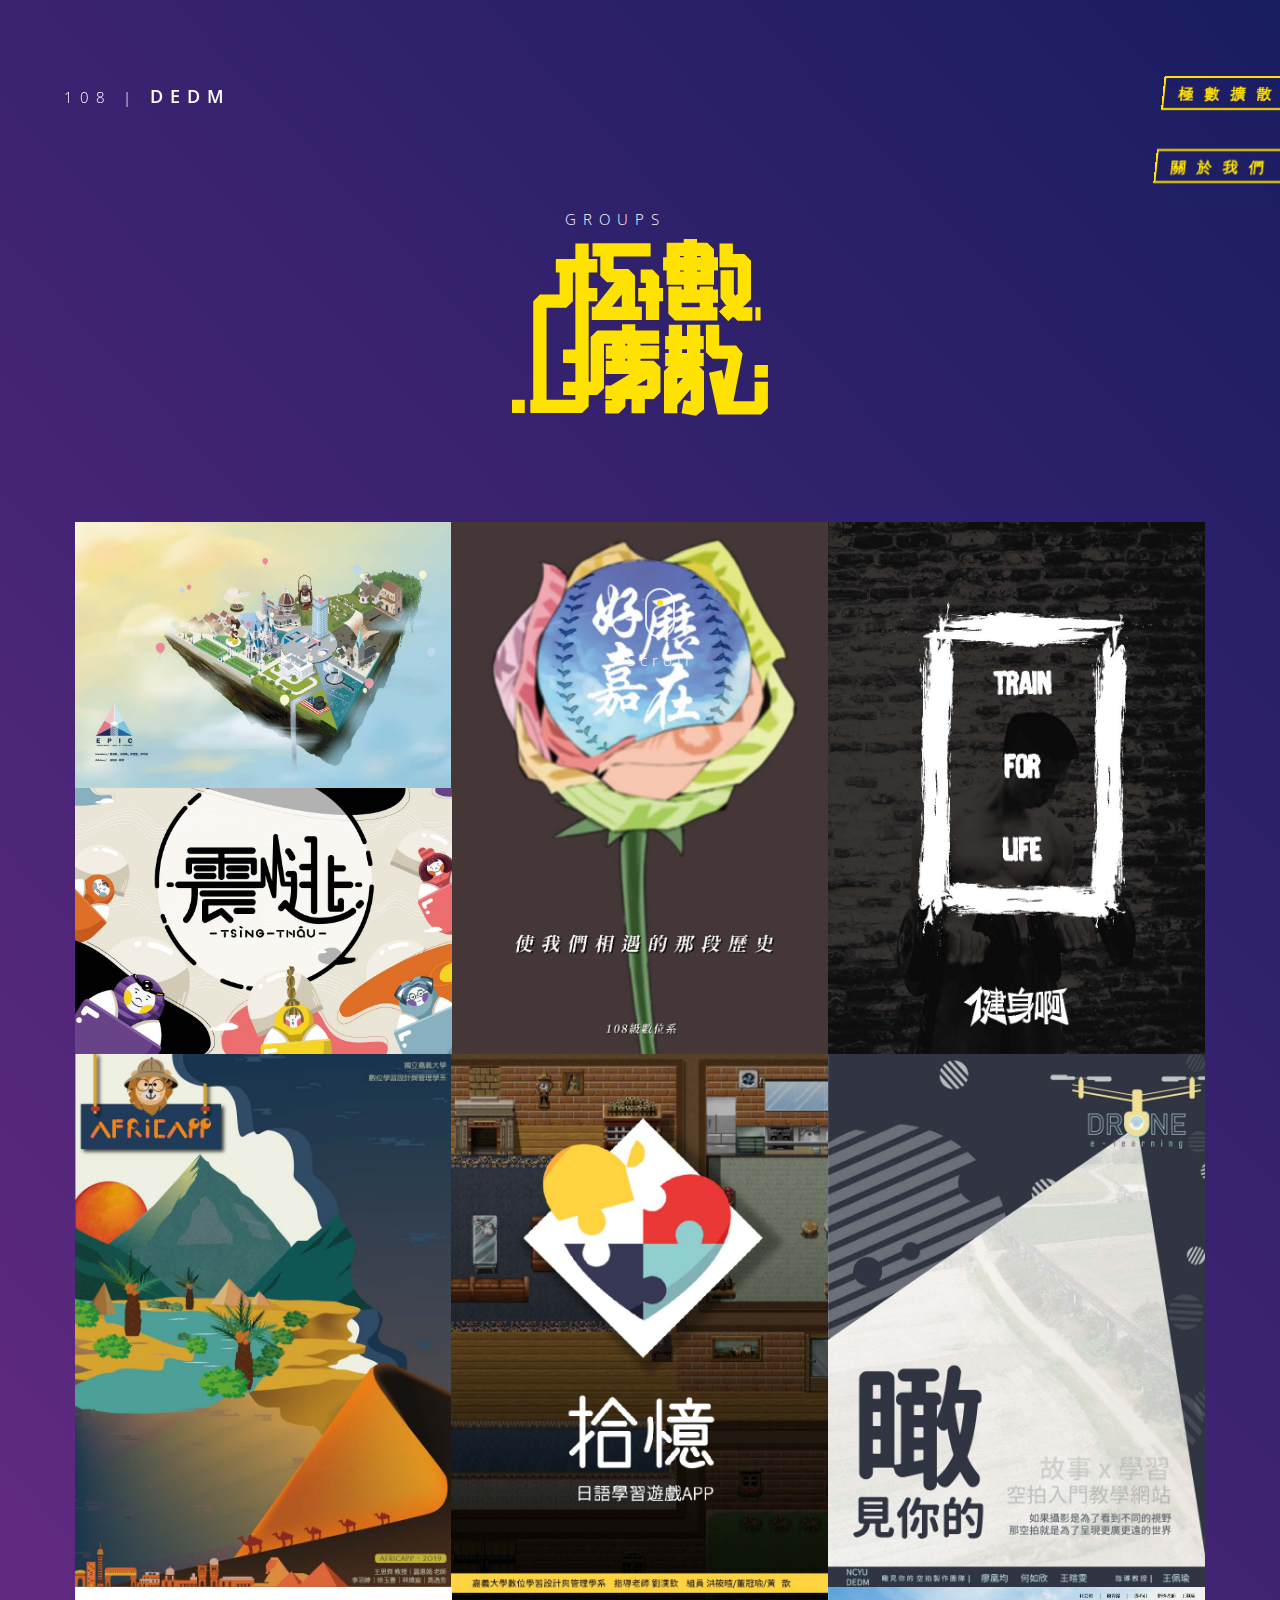
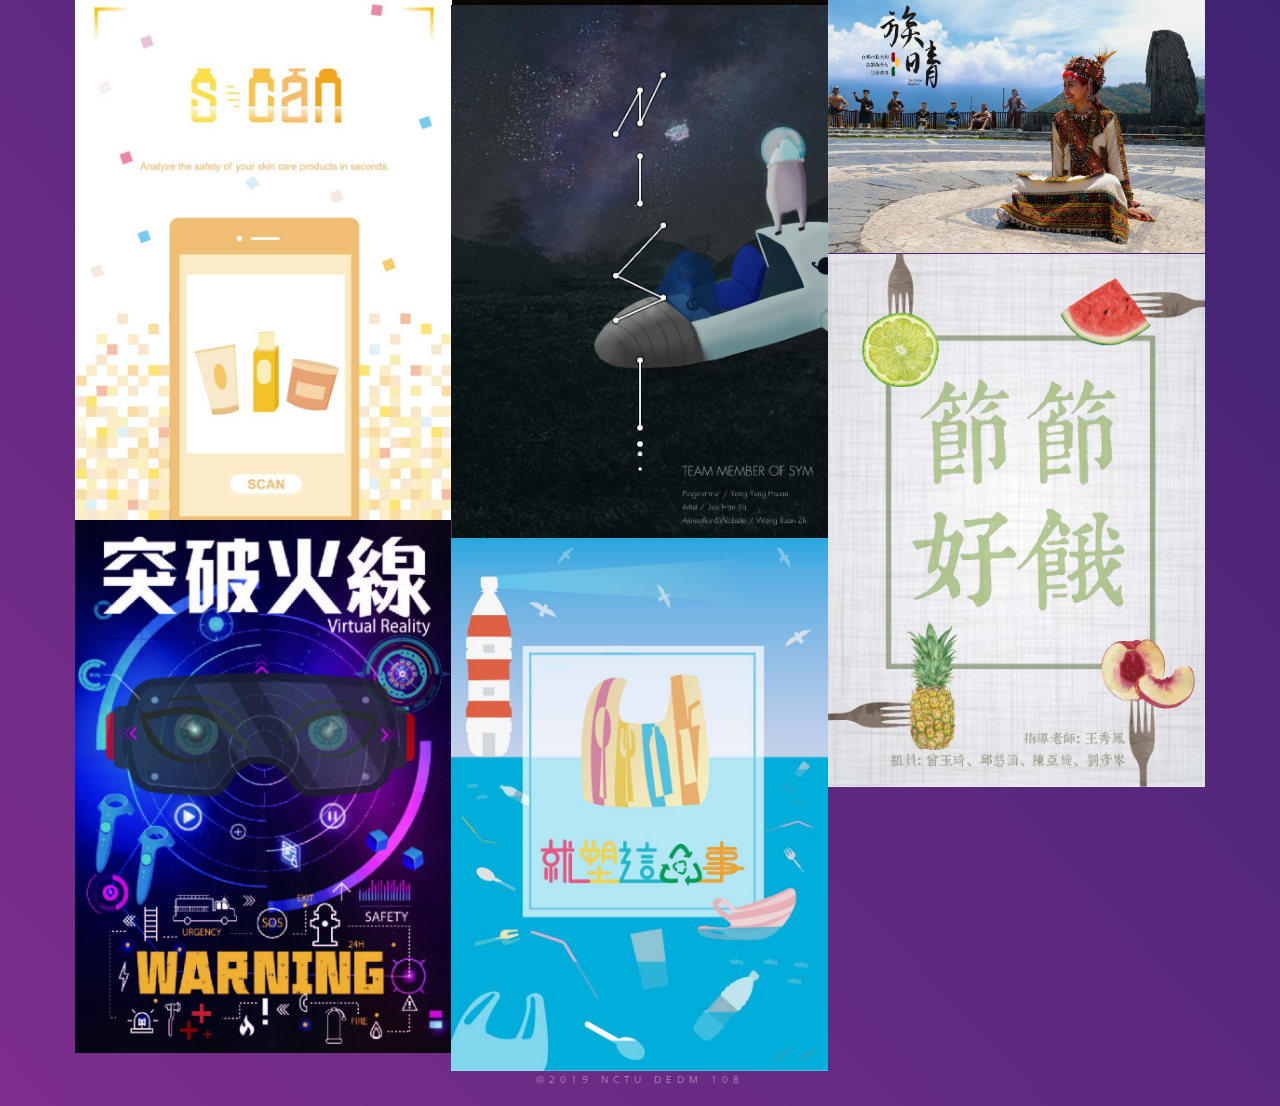
==== group.html @ de88951a "Add files via upload" ====
<!DOCTYPE HTML>
<html id="group" class="computer">

<head>
   <title>極數擴散|108級數位系</title>
   <meta charset="utf-8" />
   <meta name="viewport" content="width=device-width, initial-scale=1" />
   <link rel="stylesheet" href="assets/css/base.css">
   <link rel="stylesheet" href="assets/css/vendor.css">  
   <link rel="stylesheet" href="assets/css/main.css">  
      <link rel="icon" href="pic/icon.ico" type="image/x-icon" />

</head>

<body id="top">
<div id="loader-wrapper">
      <img src="pic/brain.gif" class="loadpic">

      </div>
      <!-- Header -->
      <header id="header">
         <div class="logo"><a href="https://www.facebook.com/NCYU.DEDM.GraduationExhibition/" target="_blank"><span>108 |</span> DEDM</a></div>
      </header>
      <section id="section10" class="demo">
     
               <div class="ablogo wt100">
                  <div class="abtxt">GROUPS</div>
                  <svg class="absvg" viewBox="0 0 313 216.2">
                     <g class="paths">
                        <path id="XMLID_30_" class="st0" d="M116.1,14.2v30.6h26.2v41.3 M98.4,13.4h71.1 M158.8,90.9H97.5 M53.6,32.7h50.7 M140.8,46.5
   l-35.3,44.4 M85.5,68h18.8 M66.3,32.7V76H34.1v128.6 M171.8,99V45.5h-14.5 M184.7,68h-30.4 M62.4,143.4h23.1 M22.4,204.7h63.2V5.4
    M15.6,204.7H0 M179.9,119.9h-75.6v62.8H62.4 M142.6,104.2v15.7 M114.1,187.4h59.3v-30.5h-58.7 M131.4,182.6 M149,182.6 M66.8,125.8
    M234.5,126.6h-47.3 M234.5,147.6h-47.3 M199.8,147.6V105 M222.1,105v42.6 M208.7,205l17.9,3.1v-46.4h-32.6V213 M248.7,161.8
   l10.9,51.2l14.5-74.6h-28.9V105 M304.8,154l0,15.5 M259.6,206.5h45.1l0.1-31.9 M194.1,199.6l32.6-37.8 M130.5,156.9v-37 M149,119.9
   v37 M179.9,138.4h-65.2 M114.1,205.2h16.4v-22.5 M154.3,213v-30.4 M123.2,187.4l49.7-30.5 M184.7,30.4h67.2 M218.1,0v62.4
    M191.4,69.8h60.5 M199.3,58.2v33.3h51.9 M237.6,58.2v33.3 M247,47.8l-57.9,0.1 M197.3,12.6v35.3 M238.8,55.8V12.6h-49.7
    M286.7,67.8l-27.9,26.8 M284.1,73.8V26.5h-21.5 M261.9,5.4v29.2 M261.6,67.4l2.3,3.1L275.8,87l0,4.7h18.1 M263.1,72.1v-34
    M303.9,91.5h-6.3" />
                     </g>
                  </svg>
             
         </div>
         <a href="#portfolio"><span></span>Scroll</a>
      </section>

   <!-- portfolio
   ================================================== -->
   <section id="portfolio">
   	
   	

   	<div class="row portfolio-content">
   		<div class="col-twelve">
   			<div id="folio-wrap" class="bricks-wrapper">					

   				<div class="brick folio-item">
	               <div class="item-wrap animate-this fadeInUp animated" data-src="pic/1.jpg" data-sub-html="#01" >    
                     <a href="#" class="overlay">
                        <img src="pic/1.jpg" alt="Skaterboy">                      
                        <div class="item-text">
                           <span class="folio-types">
                              Web Development
                           </span>
                           <h3 class="folio-title">Shutterbug</h3>                        
                        </div>                                        
                     </a>
                     <a href="https://www.behance.net/" class='details-link' title="details">
                       <span id="lg-zoom-in" class="lg-icon">
                     </a>
                  </div> <!-- end item-wrap -->
                  
                  <div id="01" class='hide'>
                     <h4>Shutterbug</h4>
                     <p>Lorem ipsum Dolor deserunt labore sint officia. Magna et aute enim proident tempor sunt quis nulla voluptate fugiat velit. <a href="https://www.behance.net/">Details</a></p>
                  </div>
               </div> <!-- end folio-item -->

               <div class="brick folio-item">
                  <div class="item-wrap animate-this fadeInUp animated" data-src="pic/2.jpg" data-sub-html="#02">  
                     <a href="#" class="overlay">
                        <img src="pic/2.jpg" alt="Shutterbug">                        
                        <div class="item-text">
                           <span class="folio-types">
                              Marketing
                           </span>
                           <h3 class="folio-title">Yellow Wall</h3>                          
                        </div>                                        
                     </a>
                     <a href="https://www.behance.net/" class='details-link' title="details">
                       <span id="lg-zoom-in" class="lg-icon">
                     </a>
                  </div> <!-- end item-wrap -->

                  <div id="02" class='hide'>
                     <h4>Yellow Wall</h4>
                     <p>Lorem ipsum Dolor deserunt labore sint officia. Magna et aute enim proident tempor sunt quis nulla voluptate fugiat velit. <a href="https://www.behance.net/">Details</a></p>
                  </div>                  
               </div> <!-- end folio-item -->

               <div class="brick folio-item">
                  <div class="item-wrap animate-this fadeInUp animated" data-src="pic/3.jpg" data-sub-html="#03" >     
                     <a href="#" class="overlay">
                        <img src="pic/3.jpg" alt="Explore">                      
                        <div class="item-text">                                                  
                           <span class="folio-types">
                              Web Design
                           </span>
                           <h3 class="folio-title">Architecture</h3>
                        </div>                                        
                     </a>
                     <a href="https://www.behance.net/" class='details-link' title="details">
                       <span id="lg-zoom-in" class="lg-icon">
                     </a>
                  </div> <!-- end item-wrap --> 

                  <div id="03" class='hide'>
                     <h4>Architecture</h4>
                     <p>Lorem ipsum Dolor deserunt labore sint officia. Magna et aute enim proident tempor sunt quis nulla voluptate fugiat velit. <a href="https://www.behance.net/">Details</a></p>
                  </div>               
               </div> <!-- end folio-item -->

               <div class="brick folio-item">
                  <div class="item-wrap animate-this fadeInUp animated"  data-src="pic/4.jpg"  data-sub-html="#04" >
                     <a href="#" class="overlay">
                        <img src="pic/4.jpg" alt="Minimalismo">                      
                        <div class="item-text">                       
                           <span class="folio-types">
                              Web Design
                           </span>
                           <h3 class="folio-title">Minimalismo</h3>
                        </div>                                        
                     </a>
                     <a href="https://www.behance.net/" class='details-link' title="details">
                       <span id="lg-zoom-in" class="lg-icon">
                     </a>
                  </div> <!-- end item-wrap -->

                  <div id="04" class='hide'>
                     <h4>Minimalismo</h4>
                     <p>Lorem ipsum Dolor deserunt labore sint officia. Magna et aute enim proident tempor sunt quis nulla voluptate fugiat velit. <a href="https://www.behance.net/">Details</a></p>
                  </div>                  
               </div> <!-- end folio-item -->

               <div class="brick folio-item">
                  <div class="item-wrap animate-this fadeInUp animated"  data-src="pic/5.jpg"  data-sub-html="#05" >   
                     <a href="#" class="overlay">
                        <img src="pic/5.jpg" alt="Bicycle">                      
                        <div class="item-text">                       
                           <span class="folio-types">
                              AR | 桌遊
                           </span>
                           <h3 class="folio-title">Africapp</h3>
                        </div>                                        
                     </a>
                     <a href="https://www.behance.net/" class='details-link' title="details">
                       <span id="lg-zoom-in" class="lg-icon">
                     </a>
                  </div> <!-- end item-wrap -->

                  <div id="05" class='hide'>
                     <h4>Africapp</h4><h5>李羽婷 | 高逸芳 | 林緯宸 | 徐玉書</h5>
                     <p>Africapp為非洲地理學習教材，
結合實體桌遊與虛擬APP，顛覆對教學的想像。
<br>
小獅子將帶引玩家們跳脫沉悶的教科書，
一起暢遊非洲的六大主題，
揭開不一樣的非洲面貌！ <a href="https://www.behance.net/">Details</a></p>
                  </div>                  
               </div> <!-- end folio-item -->
              
               <div class="brick folio-item">
                  <div class="item-wrap animate-this fadeInUp animated"  data-src="pic/6.jpg"  data-sub-html="#06">        
                     <a href="#" class="overlay">
                        <img src="pic/6.jpg" alt="Salad">                      
                        <div class="item-text">                       
                           <span class="folio-types">
                              Branding
                           </span>
                           <h3 class="folio-title">Salad</h3>
                        </div>                                        
                     </a>
                     <a href="https://www.behance.net/" class='details-link' title="details">
                       <span id="lg-zoom-in" class="lg-icon">
                     </a>
                  </div> <!-- end item-wrap -->

                  <div id="06" class='hide'>
                     <h4>Salad</h4>
                     <p>Lorem ipsum Dolor deserunt labore sint officia. Magna et aute enim proident tempor sunt quis nulla voluptate fugiat velit. <a href="www.behance.net">Details</a></p>
                  </div>                  
               </div> <!-- end folio-item -->               
               <div class="brick folio-item">
                  <div class="item-wrap animate-this fadeInUp animated"  data-src="pic/7.jpg"  data-sub-html="#07">        
                     <a href="#" class="overlay">
                        <img src="pic/7.jpg" alt="Salad">                      
                        <div class="item-text">                       
                           <span class="folio-types">
                              Branding
                           </span>
                           <h3 class="folio-title">Salad</h3>
                        </div>                                        
                     </a>
                     <a href="https://www.behance.net/" class='details-link' title="details">
                       <span id="lg-zoom-in" class="lg-icon">
                     </a>
                  </div> <!-- end item-wrap -->

                  <div id="07" class='hide'>
                     <h4>Salad</h4>
                     <p>Lorem ipsum Dolor deserunt labore sint officia. Magna et aute enim proident tempor sunt quis nulla voluptate fugiat velit. <a href="www.behance.net">Details</a></p>
                  </div>                  
               </div> <!-- end folio-item -->    


               <div class="brick folio-item">
                  <div class="item-wrap animate-this fadeInUp animated"  data-src="pic/8.jpg"  data-sub-html="#08">        
                     <a href="#" class="overlay">
                        <img src="pic/8.jpg" alt="Salad">                      
                        <div class="item-text">                       
                           <span class="folio-types">
                              Branding
                           </span>
                           <h3 class="folio-title">Salad</h3>
                        </div>                                        
                     </a>
                     <a href="https://www.behance.net/" class='details-link' title="details">
                       <span id="lg-zoom-in" class="lg-icon">
                     </a>
                  </div> <!-- end item-wrap -->

                  <div id="08" class='hide'>
                     <h4>Salad</h4>
                     <p>Lorem ipsum Dolor deserunt labore sint officia. Magna et aute enim proident tempor sunt quis nulla voluptate fugiat velit. <a href="www.behance.net">Details</a></p>
                  </div>                  
               </div> <!-- end folio-item -->    
               <div class="brick folio-item">
                  <div class="item-wrap animate-this fadeInUp animated"  data-src="pic/9.jpg"  data-sub-html="#09">        
                     <a href="#" class="overlay">
                        <img src="pic/9.jpg" alt="Salad">                      
                        <div class="item-text">                       
                           <span class="folio-types">
                              Branding
                           </span>
                           <h3 class="folio-title">Salad</h3>
                        </div>                                        
                     </a>
                     <a href="https://www.behance.net/" class='details-link' title="details">
                       <span id="lg-zoom-in" class="lg-icon">
                     </a>
                  </div> <!-- end item-wrap -->

                  <div id="09" class='hide'>
                     <h4>Salad</h4>
                     <p>Lorem ipsum Dolor deserunt labore sint officia. Magna et aute enim proident tempor sunt quis nulla voluptate fugiat velit. <a href="www.behance.net">Details</a></p>
                  </div>                  
               </div> <!-- end folio-item -->    


               <div class="brick folio-item">
                  <div class="item-wrap animate-this fadeInUp animated"  data-src="pic/10.jpg"  data-sub-html="#10">        
                     <a href="#" class="overlay">
                        <img src="pic/10.jpg" alt="Salad">                      
                        <div class="item-text">                       
                           <span class="folio-types">
                              Branding
                           </span>
                           <h3 class="folio-title">Salad</h3>
                        </div>                                        
                     </a>
                     <a href="https://www.behance.net/" class='details-link' title="details">
                       <span id="lg-zoom-in" class="lg-icon">
                     </a>
                  </div> <!-- end item-wrap -->

                  <div id="10" class='hide'>
                     <h4>Salad</h4>
                     <p>Lorem ipsum Dolor deserunt labore sint officia. Magna et aute enim proident tempor sunt quis nulla voluptate fugiat velit. <a href="www.behance.net">Details</a></p>
                  </div>                  
               </div> <!-- end folio-item -->    


               <div class="brick folio-item">
                  <div class="item-wrap animate-this fadeInUp animated"  data-src="pic/11.jpg"  data-sub-html="#11">        
                     <a href="#" class="overlay">
                        <img src="pic/11.jpg" alt="Salad">                      
                        <div class="item-text">                       
                           <span class="folio-types">
                              Branding
                           </span>
                           <h3 class="folio-title">Salad</h3>
                        </div>                                        
                     </a>
                     <a href="https://www.behance.net/" class='details-link' title="details">
                       <span id="lg-zoom-in" class="lg-icon">
                     </a>
                  </div> <!-- end item-wrap -->

                  <div id="11" class='hide'>
                     <h4>Salad</h4>
                     <p>Lorem ipsum Dolor deserunt labore sint officia. Magna et aute enim proident tempor sunt quis nulla voluptate fugiat velit. <a href="www.behance.net">Details</a></p>
                  </div>                  
               </div> <!-- end folio-item -->    

               <div class="brick folio-item">
                  <div class="item-wrap animate-this fadeInUp animated"  data-src="pic/12.jpg"  data-sub-html="#12">        
                     <a href="#" class="overlay">
                        <img src="pic/12.jpg" alt="Salad">                      
                        <div class="item-text">                       
                           <span class="folio-types">
                              Branding
                           </span>
                           <h3 class="folio-title">Salad</h3>
                        </div>                                        
                     </a>
                     <a href="https://www.behance.net/" class='details-link' title="details">
                       <span id="lg-zoom-in" class="lg-icon">
                     </a>
                  </div> <!-- end item-wrap -->

                  <div id="12" class='hide'>
                     <h4>Salad</h4>
                     <p>Lorem ipsum Dolor deserunt labore sint officia. Magna et aute enim proident tempor sunt quis nulla voluptate fugiat velit. <a href="www.behance.net">Details</a></p>
                  </div>                  
               </div> <!-- end folio-item -->    
       <div class="brick folio-item">
                  <div class="item-wrap animate-this fadeInUp animated"  data-src="pic/13.jpg"  data-sub-html="#13">        
                     <a href="#" class="overlay">
                        <img src="pic/13.jpg" alt="Salad">                      
                        <div class="item-text">                       
                           <span class="folio-types">
                              Branding
                           </span>
                           <h3 class="folio-title">Salad</h3>
                        </div>                                        
                     </a>
                     <a href="https://www.behance.net/" class='details-link' title="details">
                       <span id="lg-zoom-in" class="lg-icon">
                     </a>
                  </div> <!-- end item-wrap -->

                  <div id="13" class='hide'>
                     <h4>Salad</h4>
                     <p>Lorem ipsum Dolor deserunt labore sint officia. Magna et aute enim proident tempor sunt quis nulla voluptate fugiat velit. <a href="www.behance.net">Details</a></p>
                  </div>                  
               </div> <!-- end folio-item -->    








            </div> <!-- end folio-wrap -->

         </div> <!-- end twelve -->
      </div> <!-- end portfolio-content -->     

   </section>  <!-- end portfolio -->


      <div class="clinfo kao">
         <a  href="index.html">極數擴散</a>
         <br> <br> <br>
         <a  href="about.html">關於我們</a>
      </div>
      <footer>©2019 NCTU DEDM 108</footer>
   <!-- Java Script
   ================================================== --> 
   <script src="assets/js/jquery-2.1.3.min.js"></script>
   <script src="assets/js/plugins.js"></script>
   <script src="assets/js/main1.js"></script>
  <script>
      $(function() {
         $('a[href*=#]').on('click', function(e) {
            e.preventDefault();
            $('html, body').animate({ scrollTop: $($(this).attr('href')).offset().top }, 500, 'linear');
         });
      });
      </script>
</body>

</html>
---- assets/css/base.css ----
/* =================================================================== 
 *
 *  Infinity v1.0 Base Stylesheet
 *  01-02-2017
 *  ------------------------------------------------------------------
 *  TOC:
 *  01. reset
 *  02. basic/base setup styles
 *  03. grid
 *  04. MISC
 *
 * =================================================================== */

/* ===================================================================
 *  01. reset - normalize.css v3.0.2 | MIT License | git.io/normalize
 *
 * ------------------------------------------------------------------- */
html {
  font-family: sans-serif;
  -ms-text-size-adjust: 100%;
  -webkit-text-size-adjust: 100%;
}

body {
  margin: 0;
}

article,
aside,
details,
figcaption,
figure,
footer,
header,
hgroup,
main,
menu,
nav,
section,
summary {
  display: block;
}

audio, canvas, progress, video {
  display: inline-block;
  vertical-align: baseline;
}

audio:not([controls]) {
  display: none;
  height: 0;
}

[hidden],
template {
  display: none;
}

a {
  background: transparent;
}

a:active, a:hover {
  outline: 0;
}

abbr[title] {
  border-bottom: 1px dotted;
}

b, strong {
  font-weight: bold;
}

dfn {
  font-style: italic;
}

h1 {
  font-size: 2em;
  margin: 0.67em 0;
}

mark {
  background: #ff0;
  color: #000;
}

small {
  font-size: 80%;
}

sub,
sup {
  font-size: 75%;
  line-height: 0;
  position: relative;
  vertical-align: baseline;
}

sup {
  top: -0.5em;
}

sub {
  bottom: -0.25em;
}

img {
  border: 0;
}

svg:not(:root) {
  overflow: hidden;
}

figure {
  margin: 1em 40px;
}

hr {
  -moz-box-sizing: content-box;
  box-sizing: content-box;
  height: 0;
}

pre {
  overflow: auto;
}

code,
kbd,
pre,
samp {
  font-family: monospace, monospace;
  font-size: 1em;
}

button, input, optgroup,
select, textarea {
  color: inherit;
  font: inherit;
  margin: 0;
}

button {
  overflow: visible;
}

button, select {
  text-transform: none;
}

button,
html input[type="button"],
input[type="reset"],
input[type="submit"] {
  -webkit-appearance: button;
  cursor: pointer;
}

button[disabled],
html input[disabled] {
  cursor: default;
}

button::-moz-focus-inner,
input::-moz-focus-inner {
  border: 0;
  padding: 0;
}

input {
  line-height: normal;
}

input[type="checkbox"],
input[type="radio"] {
  box-sizing: border-box;
  padding: 0;
}

input[type="number"]::-webkit-inner-spin-button,
input[type="number"]::-webkit-outer-spin-button {
  height: auto;
}

input[type="search"] {
  -webkit-appearance: textfield;
  -moz-box-sizing: content-box;
  -webkit-box-sizing: content-box;
  box-sizing: content-box;
}

input[type="search"]::-webkit-search-cancel-button,
input[type="search"]::-webkit-search-decoration {
  -webkit-appearance: none;
}

fieldset {
  border: 1px solid #c0c0c0;
  margin: 0 2px;
  padding: 0.35em 0.625em 0.75em;
}

legend {
  border: 0;
  padding: 0;
}

textarea {
  overflow: auto;
}

optgroup {
  font-weight: bold;
}

table {
  border-collapse: collapse;
  border-spacing: 0;
}

td, th {
  padding: 0;
}

/* ===================================================================
 *  02. basic/base setup styles - (_basic.scss)
 *
 * ------------------------------------------------------------------- */
html {
  font-size: 62.5%;
  box-sizing: border-box;
}

*,
*::before,
*::after {
  box-sizing: inherit;
}

body {
  font-weight: normal;
  line-height: 1;
  text-rendering: optimizeLegibility;
  word-wrap: break-word;
  -webkit-overflow-scrolling: touch;
  -webkit-text-size-adjust: none;
}

body, input, button {
  -moz-osx-font-smoothing: grayscale;
  -webkit-font-smoothing: antialiased;
}

/* ------------------------------------------------------------------- 
 * Media - (_basic.scss)
 * ------------------------------------------------------------------- */
img, video {
  max-width: 100%;
  height: auto;
}

/* ------------------------------------------------------------------- 
 * Typography resets - (_basic.scss)
 * ------------------------------------------------------------------- */
div, dl, dt, dd, ul, ol, li, h1, h2, h3, h4, h5, h6, pre, form, p, blockquote, th, td {
  margin: 0;
  padding: 0;
}

h1, h2, h3, h4, h5, h6 {
  -webkit-font-variant-ligatures: common-ligatures;
  -moz-font-variant-ligatures: common-ligatures;
  font-variant-ligatures: common-ligatures;
  text-rendering: optimizeLegibility;
}

em, i {
  font-style: italic;
  line-height: inherit;
}

strong, b {
  font-weight: bold;
  line-height: inherit;
}

small {
  font-size: 60%;
  line-height: inherit;
}

ol, ul {
  list-style: none;
}

li {
  display: block;
}

/* ------------------------------------------------------------------- 
 * links - (_basic.scss)
 * ------------------------------------------------------------------- */
a {
  text-decoration: none;
  line-height: inherit;
}

a img {
  border: none;
}

/* ------------------------------------------------------------------- 
 * inputs - (_basic.scss)
 * ------------------------------------------------------------------- */
fieldset {
  margin: 0;
  padding: 0;
}

input[type="email"],
input[type="number"],
input[type="search"],
input[type="text"],
input[type="tel"],
input[type="url"],
input[type="password"],
textarea {
  -webkit-appearance: none;
  -moz-appearance: none;
  -ms-appearance: none;
  -o-appearance: none;
  appearance: none;
}

/* ===================================================================
 *  03. grid - (_grid.scss)
 *
 * ------------------------------------------------------------------- */
.row {
  width: 94%;
  max-width: 1170px;
  margin: 0 auto;
}
.row:before, .row:after {
  content: "";
  display: table;
}
.row:after {
  clear: both;
}

.row .row {
  width: auto;
  max-width: none;
  margin-left: -20px;
  margin-right: -20px;
}

[class*="col-"], .bgrid {
  float: left;
}

[class*="col-"] + [class*="col-"].end {
  float: right;
}

[class*="col-"] {
  padding: 0 20px;
}

.col-one {
  width: 8.33333%;
}

.col-two, .col-1-6 {
  width: 16.66667%;
}

.col-three, .col-1-4 {
  width: 25%;
}

.col-four, .col-1-3 {
  width: 33.33333%;
}

.col-five {
  width: 41.66667%;
}

.col-six, .col-1-2 {
  width: 50%;
}

.col-seven {
  width: 58.33333%;
}

.col-eight, .col-2-3 {
  width: 66.66667%;
}

.col-nine, .col-3-4 {
  width: 75%;
}

.col-ten, .col-5-6 {
  width: 83.33333%;
}

.col-eleven {
  width: 91.66667%;
}

.col-twelve, .col-full {
  width: 100%;
}

/* ------------------------------------------------------------------- 
 * small screens - (_grid.scss)
 * ------------------------------------------------------------------- */
@media screen and (max-width: 1024px) {
  .row .row {
    margin-left: -18px;
    margin-right: -18px;
  }

  [class*="col-"] {
    padding: 0 18px;
  }
}
/* ------------------------------------------------------------------- 
 * tablets - (_grid.scss)
 * ------------------------------------------------------------------- */
@media screen and (max-width: 768px) {
  .row {
    width: auto;
    padding-left: 30px;
    padding-right: 30px;
  }

  .row .row {
    padding-left: 0;
    padding-right: 0;
    margin-left: -15px;
    margin-right: -15px;
  }

  [class*="col-"] {
    padding: 0 15px;
  }

  .tab-1-4 {
    width: 25%;
  }

  .tab-1-3 {
    width: 33.33333%;
  }

  .tab-1-2 {
    width: 50%;
  }

  .tab-2-3 {
    width: 66.66667%;
  }

  .tab-3-4 {
    width: 75%;
  }

  .tab-full {
    width: 100%;
  }
}
/* ------------------------------------------------------------------- 
 * large mobile devices - (_grid.scss)
 * ------------------------------------------------------------------- */
@media screen and (max-width: 600px) {
  .row {
    padding-left: 25px;
    padding-right: 25px;
  }

  .row .row {
    margin-left: -10px;
    margin-right: -10px;
  }

  [class*="col-"] {
    padding: 0 10px;
  }

  .mob-1-4 {
    width: 25%;
  }

  .mob-1-2 {
    width: 50%;
  }

  .mob-3-4 {
    width: 75%;
  }

  .mob-full {
    width: 100%;
  }
}
/* ------------------------------------------------------------------- 
 * small mobile devices - (_grid.scss)
 * ------------------------------------------------------------------- */
@media screen and (max-width: 400px) {
  .row .row {
    padding-left: 0;
    padding-right: 0;
    margin-left: 0;
    margin-right: 0;
  }

  [class*="col-"] {
    width: 100% !important;
    float: none !important;
    clear: both !important;
    margin-left: 0;
    margin-right: 0;
    padding: 0;
  }

  [class*="col-"] + [class*="col-"].end {
    float: none;
  }
}
/* ===================================================================
 * block grids - (_grid.scss)
 *
 * ------------------------------------------------------------------- */
[class*="block-"]:before, [class*="block-"]:after {
  content: "";
  display: table;
}
[class*="block-"]:after {
  clear: both;
}

.block-1-6 .bgrid {
  width: 16.66667%;
}

.block-1-4 .bgrid {
  width: 25%;
}

.block-1-3 .bgrid {
  width: 33.33333%;
}

.block-1-2 .bgrid {
  width: 50%;
}

/**
 * Clearing for block grid columns. Allow columns with 
 * different heights to align properly.
 */
.block-1-6 .bgrid:nth-child(6n+1),
.block-1-4 .bgrid:nth-child(4n+1),
.block-1-3 .bgrid:nth-child(3n+1),
.block-1-2 .bgrid:nth-child(2n+1) {
  clear: both;
}

/* ------------------------------------------------------------------- 
 * small screens - (_grid.scss)
 * ------------------------------------------------------------------- */
@media screen and (max-width: 1024px) {
  .block-s-1-6 .bgrid {
    width: 16.66667%;
  }

  .block-s-1-4 .bgrid {
    width: 25%;
  }

  .block-s-1-3 .bgrid {
    width: 33.33333%;
  }

  .block-s-1-2 .bgrid {
    width: 50%;
  }

  .block-s-full .bgrid {
    width: 100%;
    clear: both;
  }

  [class*="block-s-"] .bgrid:nth-child(n) {
    clear: none;
  }

  .block-s-1-6 .bgrid:nth-child(6n+1),
  .block-s-1-4 .bgrid:nth-child(4n+1),
  .block-s-1-3 .bgrid:nth-child(3n+1),
  .block-s-1-2 .bgrid:nth-child(2n+1) {
    clear: both;
  }
}
/* ------------------------------------------------------------------- 
 * tablets - (_grid.scss)
 * ------------------------------------------------------------------- */
@media screen and (max-width: 768px) {
  .block-tab-1-6 .bgrid {
    width: 16.66667%;
  }

  .block-tab-1-4 .bgrid {
    width: 25%;
  }

  .block-tab-1-3 .bgrid {
    width: 33.33333%;
  }

  .block-tab-1-2 .bgrid {
    width: 50%;
  }

  .block-tab-full .bgrid {
    width: 100%;
    clear: both;
  }

  [class*="block-tab-"] .bgrid:nth-child(n) {
    clear: none;
  }

  .block-tab-1-6 .bgrid:nth-child(6n+1),
  .block-tab-1-4 .bgrid:nth-child(4n+1),
  .block-tab-1-3 .bgrid:nth-child(3n+1),
  .block-tab-1-2 .bgrid:nth-child(2n+1) {
    clear: both;
  }
}
/* ------------------------------------------------------------------- 
 * large mobile devices - (_grid.scss)
 * ------------------------------------------------------------------- */
@media screen and (max-width: 600px) {
  .block-mob-1-6 .bgrid {
    width: 16.66667%;
  }

  .block-mob-1-4 .bgrid {
    width: 25%;
  }

  .block-mob-1-3 .bgrid {
    width: 33.33333%;
  }

  .block-mob-1-2 .bgrid {
    width: 50%;
  }

  .block-mob-full .bgrid {
    width: 100%;
    clear: both;
  }

  [class*="block-mob-"] .bgrid:nth-child(n) {
    clear: none;
  }

  .block-mob-1-6 .bgrid:nth-child(6n+1),
  .block-mob-1-4 .bgrid:nth-child(4n+1),
  .block-mob-1-3 .bgrid:nth-child(3n+1),
  .block-mob-1-2 .bgrid:nth-child(2n+1) {
    clear: both;
  }
}
/* ------------------------------------------------------------------- 
 * stack on small mobile devices - (_grid.scss)
 * ------------------------------------------------------------------- */
@media screen and (max-width: 400px) {
  .stack .bgrid {
    width: 100% !important;
    float: none !important;
    clear: both !important;
    margin-left: 0;
    margin-right: 0;
  }
}
/* ===================================================================
 *  04. MISC  - (_grid.scss)
 *
 * ------------------------------------------------------------------- */
 
/* Clearing - (http://nicolasgallagher.com/micro-clearfix-hack/
 */
.group:before, .group:after {
  content: "";
  display: table;
}
.group:after {
  clear: both;
}

/* Misc Helper Styles 
 */
.hide {
  display: none;
}

.invisible {
  visibility: hidden;
}

.antialiased {
  -webkit-font-smoothing: antialiased;
  -moz-osx-font-smoothing: grayscale;
}

.overflow-hidden {
  overflow: hidden;
}

.remove-bottom {
  margin-bottom: 0;
}

.half-bottom {
  margin-bottom: 1.5rem !important;
}

.add-bottom {
  margin-bottom: 3rem !important;
}

.no-border {
  border: none;
}

.full-width {
  width: 100%;
}

.text-center {
  text-align: center;
}

.text-left {
  text-align: left;
}

.text-right {
  text-align: right;
}

.pull-left {
  float: left;
}

.pull-right {
  float: right;
}

.align-center {
  margin-left: auto;
  margin-right: auto;
  text-align: center;
}
---- assets/css/vendor.css ----
.animated {
  -webkit-animation-duration: 1s;
  animation-duration: 1s;
  -webkit-animation-fill-mode: both;
  animation-fill-mode: both;
}

.animated.infinite {
  -webkit-animation-iteration-count: infinite;
  animation-iteration-count: infinite;
}

.animated.hinge {
  -webkit-animation-duration: 2s;
  animation-duration: 2s;
}

.animated.bounceIn, .animated.bounceOut, .animated.flipOutX, .animated.flipOutY {
  -webkit-animation-duration: .75s;
  animation-duration: .75s;
}

@-webkit-keyframes bounce {
  20%,53%,80%,from,to {
    -webkit-animation-timing-function: cubic-bezier(0.215, 0.61, 0.355, 1);
    animation-timing-function: cubic-bezier(0.215, 0.61, 0.355, 1);
    -webkit-transform: translate3d(0, 0, 0);
    transform: translate3d(0, 0, 0);
  }
  40%,43% {
    -webkit-animation-timing-function: cubic-bezier(0.755, 0.05, 0.855, 0.06);
    animation-timing-function: cubic-bezier(0.755, 0.05, 0.855, 0.06);
    -webkit-transform: translate3d(0, -30px, 0);
    transform: translate3d(0, -30px, 0);
  }
  70% {
    -webkit-animation-timing-function: cubic-bezier(0.755, 0.05, 0.855, 0.06);
    animation-timing-function: cubic-bezier(0.755, 0.05, 0.855, 0.06);
    -webkit-transform: translate3d(0, -15px, 0);
    transform: translate3d(0, -15px, 0);
  }
  90% {
    -webkit-transform: translate3d(0, -4px, 0);
    transform: translate3d(0, -4px, 0);
  }
}
@keyframes bounce {
  20%,53%,80%,from,to {
    -webkit-animation-timing-function: cubic-bezier(0.215, 0.61, 0.355, 1);
    animation-timing-function: cubic-bezier(0.215, 0.61, 0.355, 1);
    -webkit-transform: translate3d(0, 0, 0);
    transform: translate3d(0, 0, 0);
  }
  40%,43% {
    -webkit-animation-timing-function: cubic-bezier(0.755, 0.05, 0.855, 0.06);
    animation-timing-function: cubic-bezier(0.755, 0.05, 0.855, 0.06);
    -webkit-transform: translate3d(0, -30px, 0);
    transform: translate3d(0, -30px, 0);
  }
  70% {
    -webkit-animation-timing-function: cubic-bezier(0.755, 0.05, 0.855, 0.06);
    animation-timing-function: cubic-bezier(0.755, 0.05, 0.855, 0.06);
    -webkit-transform: translate3d(0, -15px, 0);
    transform: translate3d(0, -15px, 0);
  }
  90% {
    -webkit-transform: translate3d(0, -4px, 0);
    transform: translate3d(0, -4px, 0);
  }
}
.bounce {
  -webkit-animation-name: bounce;
  animation-name: bounce;
  -webkit-transform-origin: center bottom;
  transform-origin: center bottom;
}

@-webkit-keyframes flash {
  50%,from,to {
    opacity: 1;
  }
  25%,75% {
    opacity: 0;
  }
}
@keyframes flash {
  50%,from,to {
    opacity: 1;
  }
  25%,75% {
    opacity: 0;
  }
}
.flash {
  -webkit-animation-name: flash;
  animation-name: flash;
}

@-webkit-keyframes pulse {
  from {
    -webkit-transform: scale3d(1, 1, 1);
    transform: scale3d(1, 1, 1);
  }
  50% {
    -webkit-transform: scale3d(1.05, 1.05, 1.05);
    transform: scale3d(1.05, 1.05, 1.05);
  }
  to {
    -webkit-transform: scale3d(1, 1, 1);
    transform: scale3d(1, 1, 1);
  }
}
@keyframes pulse {
  from {
    -webkit-transform: scale3d(1, 1, 1);
    transform: scale3d(1, 1, 1);
  }
  50% {
    -webkit-transform: scale3d(1.05, 1.05, 1.05);
    transform: scale3d(1.05, 1.05, 1.05);
  }
  to {
    -webkit-transform: scale3d(1, 1, 1);
    transform: scale3d(1, 1, 1);
  }
}
.pulse {
  -webkit-animation-name: pulse;
  animation-name: pulse;
}

@-webkit-keyframes rubberBand {
  from {
    -webkit-transform: scale3d(1, 1, 1);
    transform: scale3d(1, 1, 1);
  }
  30% {
    -webkit-transform: scale3d(1.25, 0.75, 1);
    transform: scale3d(1.25, 0.75, 1);
  }
  40% {
    -webkit-transform: scale3d(0.75, 1.25, 1);
    transform: scale3d(0.75, 1.25, 1);
  }
  50% {
    -webkit-transform: scale3d(1.15, 0.85, 1);
    transform: scale3d(1.15, 0.85, 1);
  }
  65% {
    -webkit-transform: scale3d(0.95, 1.05, 1);
    transform: scale3d(0.95, 1.05, 1);
  }
  75% {
    -webkit-transform: scale3d(1.05, 0.95, 1);
    transform: scale3d(1.05, 0.95, 1);
  }
  to {
    -webkit-transform: scale3d(1, 1, 1);
    transform: scale3d(1, 1, 1);
  }
}
@keyframes rubberBand {
  from {
    -webkit-transform: scale3d(1, 1, 1);
    transform: scale3d(1, 1, 1);
  }
  30% {
    -webkit-transform: scale3d(1.25, 0.75, 1);
    transform: scale3d(1.25, 0.75, 1);
  }
  40% {
    -webkit-transform: scale3d(0.75, 1.25, 1);
    transform: scale3d(0.75, 1.25, 1);
  }
  50% {
    -webkit-transform: scale3d(1.15, 0.85, 1);
    transform: scale3d(1.15, 0.85, 1);
  }
  65% {
    -webkit-transform: scale3d(0.95, 1.05, 1);
    transform: scale3d(0.95, 1.05, 1);
  }
  75% {
    -webkit-transform: scale3d(1.05, 0.95, 1);
    transform: scale3d(1.05, 0.95, 1);
  }
  to {
    -webkit-transform: scale3d(1, 1, 1);
    transform: scale3d(1, 1, 1);
  }
}
.rubberBand {
  -webkit-animation-name: rubberBand;
  animation-name: rubberBand;
}

@-webkit-keyframes shake {
  from,to {
    -webkit-transform: translate3d(0, 0, 0);
    transform: translate3d(0, 0, 0);
  }
  10%,30%,50%,70%,90% {
    -webkit-transform: translate3d(-10px, 0, 0);
    transform: translate3d(-10px, 0, 0);
  }
  20%,40%,60%,80% {
    -webkit-transform: translate3d(10px, 0, 0);
    transform: translate3d(10px, 0, 0);
  }
}
@keyframes shake {
  from,to {
    -webkit-transform: translate3d(0, 0, 0);
    transform: translate3d(0, 0, 0);
  }
  10%,30%,50%,70%,90% {
    -webkit-transform: translate3d(-10px, 0, 0);
    transform: translate3d(-10px, 0, 0);
  }
  20%,40%,60%,80% {
    -webkit-transform: translate3d(10px, 0, 0);
    transform: translate3d(10px, 0, 0);
  }
}
.shake {
  -webkit-animation-name: shake;
  animation-name: shake;
}

@-webkit-keyframes swing {
  20% {
    -webkit-transform: rotate3d(0, 0, 1, 15deg);
    transform: rotate3d(0, 0, 1, 15deg);
  }
  40% {
    -webkit-transform: rotate3d(0, 0, 1, -10deg);
    transform: rotate3d(0, 0, 1, -10deg);
  }
  60% {
    -webkit-transform: rotate3d(0, 0, 1, 5deg);
    transform: rotate3d(0, 0, 1, 5deg);
  }
  80% {
    -webkit-transform: rotate3d(0, 0, 1, -5deg);
    transform: rotate3d(0, 0, 1, -5deg);
  }
  to {
    -webkit-transform: rotate3d(0, 0, 1, 0deg);
    transform: rotate3d(0, 0, 1, 0deg);
  }
}
@keyframes swing {
  20% {
    -webkit-transform: rotate3d(0, 0, 1, 15deg);
    transform: rotate3d(0, 0, 1, 15deg);
  }
  40% {
    -webkit-transform: rotate3d(0, 0, 1, -10deg);
    transform: rotate3d(0, 0, 1, -10deg);
  }
  60% {
    -webkit-transform: rotate3d(0, 0, 1, 5deg);
    transform: rotate3d(0, 0, 1, 5deg);
  }
  80% {
    -webkit-transform: rotate3d(0, 0, 1, -5deg);
    transform: rotate3d(0, 0, 1, -5deg);
  }
  to {
    -webkit-transform: rotate3d(0, 0, 1, 0deg);
    transform: rotate3d(0, 0, 1, 0deg);
  }
}
.swing {
  -webkit-transform-origin: top center;
  transform-origin: top center;
  -webkit-animation-name: swing;
  animation-name: swing;
}

@-webkit-keyframes tada {
  from {
    -webkit-transform: scale3d(1, 1, 1);
    transform: scale3d(1, 1, 1);
  }
  10%,20% {
    -webkit-transform: scale3d(0.9, 0.9, 0.9) rotate3d(0, 0, 1, -3deg);
    transform: scale3d(0.9, 0.9, 0.9) rotate3d(0, 0, 1, -3deg);
  }
  30%,50%,70%,90% {
    -webkit-transform: scale3d(1.1, 1.1, 1.1) rotate3d(0, 0, 1, 3deg);
    transform: scale3d(1.1, 1.1, 1.1) rotate3d(0, 0, 1, 3deg);
  }
  40%,60%,80% {
    -webkit-transform: scale3d(1.1, 1.1, 1.1) rotate3d(0, 0, 1, -3deg);
    transform: scale3d(1.1, 1.1, 1.1) rotate3d(0, 0, 1, -3deg);
  }
  to {
    -webkit-transform: scale3d(1, 1, 1);
    transform: scale3d(1, 1, 1);
  }
}
@keyframes tada {
  from {
    -webkit-transform: scale3d(1, 1, 1);
    transform: scale3d(1, 1, 1);
  }
  10%,20% {
    -webkit-transform: scale3d(0.9, 0.9, 0.9) rotate3d(0, 0, 1, -3deg);
    transform: scale3d(0.9, 0.9, 0.9) rotate3d(0, 0, 1, -3deg);
  }
  30%,50%,70%,90% {
    -webkit-transform: scale3d(1.1, 1.1, 1.1) rotate3d(0, 0, 1, 3deg);
    transform: scale3d(1.1, 1.1, 1.1) rotate3d(0, 0, 1, 3deg);
  }
  40%,60%,80% {
    -webkit-transform: scale3d(1.1, 1.1, 1.1) rotate3d(0, 0, 1, -3deg);
    transform: scale3d(1.1, 1.1, 1.1) rotate3d(0, 0, 1, -3deg);
  }
  to {
    -webkit-transform: scale3d(1, 1, 1);
    transform: scale3d(1, 1, 1);
  }
}
.tada {
  -webkit-animation-name: tada;
  animation-name: tada;
}

@-webkit-keyframes wobble {
  from {
    -webkit-transform: none;
    transform: none;
  }
  15% {
    -webkit-transform: translate3d(-25%, 0, 0) rotate3d(0, 0, 1, -5deg);
    transform: translate3d(-25%, 0, 0) rotate3d(0, 0, 1, -5deg);
  }
  30% {
    -webkit-transform: translate3d(20%, 0, 0) rotate3d(0, 0, 1, 3deg);
    transform: translate3d(20%, 0, 0) rotate3d(0, 0, 1, 3deg);
  }
  45% {
    -webkit-transform: translate3d(-15%, 0, 0) rotate3d(0, 0, 1, -3deg);
    transform: translate3d(-15%, 0, 0) rotate3d(0, 0, 1, -3deg);
  }
  60% {
    -webkit-transform: translate3d(10%, 0, 0) rotate3d(0, 0, 1, 2deg);
    transform: translate3d(10%, 0, 0) rotate3d(0, 0, 1, 2deg);
  }
  75% {
    -webkit-transform: translate3d(-5%, 0, 0) rotate3d(0, 0, 1, -1deg);
    transform: translate3d(-5%, 0, 0) rotate3d(0, 0, 1, -1deg);
  }
  to {
    -webkit-transform: none;
    transform: none;
  }
}
@keyframes wobble {
  from {
    -webkit-transform: none;
    transform: none;
  }
  15% {
    -webkit-transform: translate3d(-25%, 0, 0) rotate3d(0, 0, 1, -5deg);
    transform: translate3d(-25%, 0, 0) rotate3d(0, 0, 1, -5deg);
  }
  30% {
    -webkit-transform: translate3d(20%, 0, 0) rotate3d(0, 0, 1, 3deg);
    transform: translate3d(20%, 0, 0) rotate3d(0, 0, 1, 3deg);
  }
  45% {
    -webkit-transform: translate3d(-15%, 0, 0) rotate3d(0, 0, 1, -3deg);
    transform: translate3d(-15%, 0, 0) rotate3d(0, 0, 1, -3deg);
  }
  60% {
    -webkit-transform: translate3d(10%, 0, 0) rotate3d(0, 0, 1, 2deg);
    transform: translate3d(10%, 0, 0) rotate3d(0, 0, 1, 2deg);
  }
  75% {
    -webkit-transform: translate3d(-5%, 0, 0) rotate3d(0, 0, 1, -1deg);
    transform: translate3d(-5%, 0, 0) rotate3d(0, 0, 1, -1deg);
  }
  to {
    -webkit-transform: none;
    transform: none;
  }
}
.wobble {
  -webkit-animation-name: wobble;
  animation-name: wobble;
}

@-webkit-keyframes jello {
  11.1%,from,to {
    -webkit-transform: none;
    transform: none;
  }
  22.2% {
    -webkit-transform: skewX(-12.5deg) skewY(-12.5deg);
    transform: skewX(-12.5deg) skewY(-12.5deg);
  }
  33.3% {
    -webkit-transform: skewX(6.25deg) skewY(6.25deg);
    transform: skewX(6.25deg) skewY(6.25deg);
  }
  44.4% {
    -webkit-transform: skewX(-3.125deg) skewY(-3.125deg);
    transform: skewX(-3.125deg) skewY(-3.125deg);
  }
  55.5% {
    -webkit-transform: skewX(1.5625deg) skewY(1.5625deg);
    transform: skewX(1.5625deg) skewY(1.5625deg);
  }
  66.6% {
    -webkit-transform: skewX(-0.78125deg) skewY(-0.78125deg);
    transform: skewX(-0.78125deg) skewY(-0.78125deg);
  }
  77.7% {
    -webkit-transform: skewX(0.39063deg) skewY(0.39063deg);
    transform: skewX(0.39063deg) skewY(0.39063deg);
  }
  88.8% {
    -webkit-transform: skewX(-0.19531deg) skewY(-0.19531deg);
    transform: skewX(-0.19531deg) skewY(-0.19531deg);
  }
}
@keyframes jello {
  11.1%,from,to {
    -webkit-transform: none;
    transform: none;
  }
  22.2% {
    -webkit-transform: skewX(-12.5deg) skewY(-12.5deg);
    transform: skewX(-12.5deg) skewY(-12.5deg);
  }
  33.3% {
    -webkit-transform: skewX(6.25deg) skewY(6.25deg);
    transform: skewX(6.25deg) skewY(6.25deg);
  }
  44.4% {
    -webkit-transform: skewX(-3.125deg) skewY(-3.125deg);
    transform: skewX(-3.125deg) skewY(-3.125deg);
  }
  55.5% {
    -webkit-transform: skewX(1.5625deg) skewY(1.5625deg);
    transform: skewX(1.5625deg) skewY(1.5625deg);
  }
  66.6% {
    -webkit-transform: skewX(-0.78125deg) skewY(-0.78125deg);
    transform: skewX(-0.78125deg) skewY(-0.78125deg);
  }
  77.7% {
    -webkit-transform: skewX(0.39063deg) skewY(0.39063deg);
    transform: skewX(0.39063deg) skewY(0.39063deg);
  }
  88.8% {
    -webkit-transform: skewX(-0.19531deg) skewY(-0.19531deg);
    transform: skewX(-0.19531deg) skewY(-0.19531deg);
  }
}
.jello {
  -webkit-animation-name: jello;
  animation-name: jello;
  -webkit-transform-origin: center;
  transform-origin: center;
}

@-webkit-keyframes bounceIn {
  20%,40%,60%,80%,from,to {
    -webkit-animation-timing-function: cubic-bezier(0.215, 0.61, 0.355, 1);
    animation-timing-function: cubic-bezier(0.215, 0.61, 0.355, 1);
  }
  0% {
    opacity: 0;
    -webkit-transform: scale3d(0.3, 0.3, 0.3);
    transform: scale3d(0.3, 0.3, 0.3);
  }
  20% {
    -webkit-transform: scale3d(1.1, 1.1, 1.1);
    transform: scale3d(1.1, 1.1, 1.1);
  }
  40% {
    -webkit-transform: scale3d(0.9, 0.9, 0.9);
    transform: scale3d(0.9, 0.9, 0.9);
  }
  60% {
    opacity: 1;
    -webkit-transform: scale3d(1.03, 1.03, 1.03);
    transform: scale3d(1.03, 1.03, 1.03);
  }
  80% {
    -webkit-transform: scale3d(0.97, 0.97, 0.97);
    transform: scale3d(0.97, 0.97, 0.97);
  }
  to {
    opacity: 1;
    -webkit-transform: scale3d(1, 1, 1);
    transform: scale3d(1, 1, 1);
  }
}
@keyframes bounceIn {
  20%,40%,60%,80%,from,to {
    -webkit-animation-timing-function: cubic-bezier(0.215, 0.61, 0.355, 1);
    animation-timing-function: cubic-bezier(0.215, 0.61, 0.355, 1);
  }
  0% {
    opacity: 0;
    -webkit-transform: scale3d(0.3, 0.3, 0.3);
    transform: scale3d(0.3, 0.3, 0.3);
  }
  20% {
    -webkit-transform: scale3d(1.1, 1.1, 1.1);
    transform: scale3d(1.1, 1.1, 1.1);
  }
  40% {
    -webkit-transform: scale3d(0.9, 0.9, 0.9);
    transform: scale3d(0.9, 0.9, 0.9);
  }
  60% {
    opacity: 1;
    -webkit-transform: scale3d(1.03, 1.03, 1.03);
    transform: scale3d(1.03, 1.03, 1.03);
  }
  80% {
    -webkit-transform: scale3d(0.97, 0.97, 0.97);
    transform: scale3d(0.97, 0.97, 0.97);
  }
  to {
    opacity: 1;
    -webkit-transform: scale3d(1, 1, 1);
    transform: scale3d(1, 1, 1);
  }
}
.bounceIn {
  -webkit-animation-name: bounceIn;
  animation-name: bounceIn;
}

@-webkit-keyframes bounceInDown {
  60%,75%,90%,from,to {
    -webkit-animation-timing-function: cubic-bezier(0.215, 0.61, 0.355, 1);
    animation-timing-function: cubic-bezier(0.215, 0.61, 0.355, 1);
  }
  0% {
    opacity: 0;
    -webkit-transform: translate3d(0, -3000px, 0);
    transform: translate3d(0, -3000px, 0);
  }
  60% {
    opacity: 1;
    -webkit-transform: translate3d(0, 25px, 0);
    transform: translate3d(0, 25px, 0);
  }
  75% {
    -webkit-transform: translate3d(0, -10px, 0);
    transform: translate3d(0, -10px, 0);
  }
  90% {
    -webkit-transform: translate3d(0, 5px, 0);
    transform: translate3d(0, 5px, 0);
  }
  to {
    -webkit-transform: none;
    transform: none;
  }
}
@keyframes bounceInDown {
  60%,75%,90%,from,to {
    -webkit-animation-timing-function: cubic-bezier(0.215, 0.61, 0.355, 1);
    animation-timing-function: cubic-bezier(0.215, 0.61, 0.355, 1);
  }
  0% {
    opacity: 0;
    -webkit-transform: translate3d(0, -3000px, 0);
    transform: translate3d(0, -3000px, 0);
  }
  60% {
    opacity: 1;
    -webkit-transform: translate3d(0, 25px, 0);
    transform: translate3d(0, 25px, 0);
  }
  75% {
    -webkit-transform: translate3d(0, -10px, 0);
    transform: translate3d(0, -10px, 0);
  }
  90% {
    -webkit-transform: translate3d(0, 5px, 0);
    transform: translate3d(0, 5px, 0);
  }
  to {
    -webkit-transform: none;
    transform: none;
  }
}
.bounceInDown {
  -webkit-animation-name: bounceInDown;
  animation-name: bounceInDown;
}

@-webkit-keyframes bounceInLeft {
  60%,75%,90%,from,to {
    -webkit-animation-timing-function: cubic-bezier(0.215, 0.61, 0.355, 1);
    animation-timing-function: cubic-bezier(0.215, 0.61, 0.355, 1);
  }
  0% {
    opacity: 0;
    -webkit-transform: translate3d(-3000px, 0, 0);
    transform: translate3d(-3000px, 0, 0);
  }
  60% {
    opacity: 1;
    -webkit-transform: translate3d(25px, 0, 0);
    transform: translate3d(25px, 0, 0);
  }
  75% {
    -webkit-transform: translate3d(-10px, 0, 0);
    transform: translate3d(-10px, 0, 0);
  }
  90% {
    -webkit-transform: translate3d(5px, 0, 0);
    transform: translate3d(5px, 0, 0);
  }
  to {
    -webkit-transform: none;
    transform: none;
  }
}
@keyframes bounceInLeft {
  60%,75%,90%,from,to {
    -webkit-animation-timing-function: cubic-bezier(0.215, 0.61, 0.355, 1);
    animation-timing-function: cubic-bezier(0.215, 0.61, 0.355, 1);
  }
  0% {
    opacity: 0;
    -webkit-transform: translate3d(-3000px, 0, 0);
    transform: translate3d(-3000px, 0, 0);
  }
  60% {
    opacity: 1;
    -webkit-transform: translate3d(25px, 0, 0);
    transform: translate3d(25px, 0, 0);
  }
  75% {
    -webkit-transform: translate3d(-10px, 0, 0);
    transform: translate3d(-10px, 0, 0);
  }
  90% {
    -webkit-transform: translate3d(5px, 0, 0);
    transform: translate3d(5px, 0, 0);
  }
  to {
    -webkit-transform: none;
    transform: none;
  }
}
.bounceInLeft {
  -webkit-animation-name: bounceInLeft;
  animation-name: bounceInLeft;
}

@-webkit-keyframes bounceInRight {
  60%,75%,90%,from,to {
    -webkit-animation-timing-function: cubic-bezier(0.215, 0.61, 0.355, 1);
    animation-timing-function: cubic-bezier(0.215, 0.61, 0.355, 1);
  }
  from {
    opacity: 0;
    -webkit-transform: translate3d(3000px, 0, 0);
    transform: translate3d(3000px, 0, 0);
  }
  60% {
    opacity: 1;
    -webkit-transform: translate3d(-25px, 0, 0);
    transform: translate3d(-25px, 0, 0);
  }
  75% {
    -webkit-transform: translate3d(10px, 0, 0);
    transform: translate3d(10px, 0, 0);
  }
  90% {
    -webkit-transform: translate3d(-5px, 0, 0);
    transform: translate3d(-5px, 0, 0);
  }
  to {
    -webkit-transform: none;
    transform: none;
  }
}
@keyframes bounceInRight {
  60%,75%,90%,from,to {
    -webkit-animation-timing-function: cubic-bezier(0.215, 0.61, 0.355, 1);
    animation-timing-function: cubic-bezier(0.215, 0.61, 0.355, 1);
  }
  from {
    opacity: 0;
    -webkit-transform: translate3d(3000px, 0, 0);
    transform: translate3d(3000px, 0, 0);
  }
  60% {
    opacity: 1;
    -webkit-transform: translate3d(-25px, 0, 0);
    transform: translate3d(-25px, 0, 0);
  }
  75% {
    -webkit-transform: translate3d(10px, 0, 0);
    transform: translate3d(10px, 0, 0);
  }
  90% {
    -webkit-transform: translate3d(-5px, 0, 0);
    transform: translate3d(-5px, 0, 0);
  }
  to {
    -webkit-transform: none;
    transform: none;
  }
}
.bounceInRight {
  -webkit-animation-name: bounceInRight;
  animation-name: bounceInRight;
}

@-webkit-keyframes bounceInUp {
  60%,75%,90%,from,to {
    -webkit-animation-timing-function: cubic-bezier(0.215, 0.61, 0.355, 1);
    animation-timing-function: cubic-bezier(0.215, 0.61, 0.355, 1);
  }
  from {
    opacity: 0;
    -webkit-transform: translate3d(0, 3000px, 0);
    transform: translate3d(0, 3000px, 0);
  }
  60% {
    opacity: 1;
    -webkit-transform: translate3d(0, -20px, 0);
    transform: translate3d(0, -20px, 0);
  }
  75% {
    -webkit-transform: translate3d(0, 10px, 0);
    transform: translate3d(0, 10px, 0);
  }
  90% {
    -webkit-transform: translate3d(0, -5px, 0);
    transform: translate3d(0, -5px, 0);
  }
  to {
    -webkit-transform: translate3d(0, 0, 0);
    transform: translate3d(0, 0, 0);
  }
}
@keyframes bounceInUp {
  60%,75%,90%,from,to {
    -webkit-animation-timing-function: cubic-bezier(0.215, 0.61, 0.355, 1);
    animation-timing-function: cubic-bezier(0.215, 0.61, 0.355, 1);
  }
  from {
    opacity: 0;
    -webkit-transform: translate3d(0, 3000px, 0);
    transform: translate3d(0, 3000px, 0);
  }
  60% {
    opacity: 1;
    -webkit-transform: translate3d(0, -20px, 0);
    transform: translate3d(0, -20px, 0);
  }
  75% {
    -webkit-transform: translate3d(0, 10px, 0);
    transform: translate3d(0, 10px, 0);
  }
  90% {
    -webkit-transform: translate3d(0, -5px, 0);
    transform: translate3d(0, -5px, 0);
  }
  to {
    -webkit-transform: translate3d(0, 0, 0);
    transform: translate3d(0, 0, 0);
  }
}
.bounceInUp {
  -webkit-animation-name: bounceInUp;
  animation-name: bounceInUp;
}

@-webkit-keyframes bounceOut {
  20% {
    -webkit-transform: scale3d(0.9, 0.9, 0.9);
    transform: scale3d(0.9, 0.9, 0.9);
  }
  50%,55% {
    opacity: 1;
    -webkit-transform: scale3d(1.1, 1.1, 1.1);
    transform: scale3d(1.1, 1.1, 1.1);
  }
  to {
    opacity: 0;
    -webkit-transform: scale3d(0.3, 0.3, 0.3);
    transform: scale3d(0.3, 0.3, 0.3);
  }
}
@keyframes bounceOut {
  20% {
    -webkit-transform: scale3d(0.9, 0.9, 0.9);
    transform: scale3d(0.9, 0.9, 0.9);
  }
  50%,55% {
    opacity: 1;
    -webkit-transform: scale3d(1.1, 1.1, 1.1);
    transform: scale3d(1.1, 1.1, 1.1);
  }
  to {
    opacity: 0;
    -webkit-transform: scale3d(0.3, 0.3, 0.3);
    transform: scale3d(0.3, 0.3, 0.3);
  }
}
.bounceOut {
  -webkit-animation-name: bounceOut;
  animation-name: bounceOut;
}

@-webkit-keyframes bounceOutDown {
  20% {
    -webkit-transform: translate3d(0, 10px, 0);
    transform: translate3d(0, 10px, 0);
  }
  40%,45% {
    opacity: 1;
    -webkit-transform: translate3d(0, -20px, 0);
    transform: translate3d(0, -20px, 0);
  }
  to {
    opacity: 0;
    -webkit-transform: translate3d(0, 2000px, 0);
    transform: translate3d(0, 2000px, 0);
  }
}
@keyframes bounceOutDown {
  20% {
    -webkit-transform: translate3d(0, 10px, 0);
    transform: translate3d(0, 10px, 0);
  }
  40%,45% {
    opacity: 1;
    -webkit-transform: translate3d(0, -20px, 0);
    transform: translate3d(0, -20px, 0);
  }
  to {
    opacity: 0;
    -webkit-transform: translate3d(0, 2000px, 0);
    transform: translate3d(0, 2000px, 0);
  }
}
.bounceOutDown {
  -webkit-animation-name: bounceOutDown;
  animation-name: bounceOutDown;
}

@-webkit-keyframes bounceOutLeft {
  20% {
    opacity: 1;
    -webkit-transform: translate3d(20px, 0, 0);
    transform: translate3d(20px, 0, 0);
  }
  to {
    opacity: 0;
    -webkit-transform: translate3d(-2000px, 0, 0);
    transform: translate3d(-2000px, 0, 0);
  }
}
@keyframes bounceOutLeft {
  20% {
    opacity: 1;
    -webkit-transform: translate3d(20px, 0, 0);
    transform: translate3d(20px, 0, 0);
  }
  to {
    opacity: 0;
    -webkit-transform: translate3d(-2000px, 0, 0);
    transform: translate3d(-2000px, 0, 0);
  }
}
.bounceOutLeft {
  -webkit-animation-name: bounceOutLeft;
  animation-name: bounceOutLeft;
}

@-webkit-keyframes bounceOutRight {
  20% {
    opacity: 1;
    -webkit-transform: translate3d(-20px, 0, 0);
    transform: translate3d(-20px, 0, 0);
  }
  to {
    opacity: 0;
    -webkit-transform: translate3d(2000px, 0, 0);
    transform: translate3d(2000px, 0, 0);
  }
}
@keyframes bounceOutRight {
  20% {
    opacity: 1;
    -webkit-transform: translate3d(-20px, 0, 0);
    transform: translate3d(-20px, 0, 0);
  }
  to {
    opacity: 0;
    -webkit-transform: translate3d(2000px, 0, 0);
    transform: translate3d(2000px, 0, 0);
  }
}
.bounceOutRight {
  -webkit-animation-name: bounceOutRight;
  animation-name: bounceOutRight;
}

@-webkit-keyframes bounceOutUp {
  20% {
    -webkit-transform: translate3d(0, -10px, 0);
    transform: translate3d(0, -10px, 0);
  }
  40%,45% {
    opacity: 1;
    -webkit-transform: translate3d(0, 20px, 0);
    transform: translate3d(0, 20px, 0);
  }
  to {
    opacity: 0;
    -webkit-transform: translate3d(0, -2000px, 0);
    transform: translate3d(0, -2000px, 0);
  }
}
@keyframes bounceOutUp {
  20% {
    -webkit-transform: translate3d(0, -10px, 0);
    transform: translate3d(0, -10px, 0);
  }
  40%,45% {
    opacity: 1;
    -webkit-transform: translate3d(0, 20px, 0);
    transform: translate3d(0, 20px, 0);
  }
  to {
    opacity: 0;
    -webkit-transform: translate3d(0, -2000px, 0);
    transform: translate3d(0, -2000px, 0);
  }
}
.bounceOutUp {
  -webkit-animation-name: bounceOutUp;
  animation-name: bounceOutUp;
}

@-webkit-keyframes fadeIn {
  from {
    opacity: 0;
  }
  to {
    opacity: 1;
  }
}
@keyframes fadeIn {
  from {
    opacity: 0;
  }
  to {
    opacity: 1;
  }
}
.fadeIn {
  -webkit-animation-name: fadeIn;
  animation-name: fadeIn;
}

@-webkit-keyframes fadeInDown {
  from {
    opacity: 0;
    -webkit-transform: translate3d(0, -100%, 0);
    transform: translate3d(0, -100%, 0);
  }
  to {
    opacity: 1;
    -webkit-transform: none;
    transform: none;
  }
}
@keyframes fadeInDown {
  from {
    opacity: 0;
    -webkit-transform: translate3d(0, -100%, 0);
    transform: translate3d(0, -100%, 0);
  }
  to {
    opacity: 1;
    -webkit-transform: none;
    transform: none;
  }
}
.fadeInDown {
  -webkit-animation-name: fadeInDown;
  animation-name: fadeInDown;
}

@-webkit-keyframes fadeInDownBig {
  from {
    opacity: 0;
    -webkit-transform: translate3d(0, -2000px, 0);
    transform: translate3d(0, -2000px, 0);
  }
  to {
    opacity: 1;
    -webkit-transform: none;
    transform: none;
  }
}
@keyframes fadeInDownBig {
  from {
    opacity: 0;
    -webkit-transform: translate3d(0, -2000px, 0);
    transform: translate3d(0, -2000px, 0);
  }
  to {
    opacity: 1;
    -webkit-transform: none;
    transform: none;
  }
}
.fadeInDownBig {
  -webkit-animation-name: fadeInDownBig;
  animation-name: fadeInDownBig;
}

@-webkit-keyframes fadeInLeft {
  from {
    opacity: 0;
    -webkit-transform: translate3d(-100%, 0, 0);
    transform: translate3d(-100%, 0, 0);
  }
  to {
    opacity: 1;
    -webkit-transform: none;
    transform: none;
  }
}
@keyframes fadeInLeft {
  from {
    opacity: 0;
    -webkit-transform: translate3d(-100%, 0, 0);
    transform: translate3d(-100%, 0, 0);
  }
  to {
    opacity: 1;
    -webkit-transform: none;
    transform: none;
  }
}
.fadeInLeft {
  -webkit-animation-name: fadeInLeft;
  animation-name: fadeInLeft;
}

@-webkit-keyframes fadeInLeftBig {
  from {
    opacity: 0;
    -webkit-transform: translate3d(-2000px, 0, 0);
    transform: translate3d(-2000px, 0, 0);
  }
  to {
    opacity: 1;
    -webkit-transform: none;
    transform: none;
  }
}
@keyframes fadeInLeftBig {
  from {
    opacity: 0;
    -webkit-transform: translate3d(-2000px, 0, 0);
    transform: translate3d(-2000px, 0, 0);
  }
  to {
    opacity: 1;
    -webkit-transform: none;
    transform: none;
  }
}
.fadeInLeftBig {
  -webkit-animation-name: fadeInLeftBig;
  animation-name: fadeInLeftBig;
}

@-webkit-keyframes fadeInRight {
  from {
    opacity: 0;
    -webkit-transform: translate3d(100%, 0, 0);
    transform: translate3d(100%, 0, 0);
  }
  to {
    opacity: 1;
    -webkit-transform: none;
    transform: none;
  }
}
@keyframes fadeInRight {
  from {
    opacity: 0;
    -webkit-transform: translate3d(100%, 0, 0);
    transform: translate3d(100%, 0, 0);
  }
  to {
    opacity: 1;
    -webkit-transform: none;
    transform: none;
  }
}
.fadeInRight {
  -webkit-animation-name: fadeInRight;
  animation-name: fadeInRight;
}

@-webkit-keyframes fadeInRightBig {
  from {
    opacity: 0;
    -webkit-transform: translate3d(2000px, 0, 0);
    transform: translate3d(2000px, 0, 0);
  }
  to {
    opacity: 1;
    -webkit-transform: none;
    transform: none;
  }
}
@keyframes fadeInRightBig {
  from {
    opacity: 0;
    -webkit-transform: translate3d(2000px, 0, 0);
    transform: translate3d(2000px, 0, 0);
  }
  to {
    opacity: 1;
    -webkit-transform: none;
    transform: none;
  }
}
.fadeInRightBig {
  -webkit-animation-name: fadeInRightBig;
  animation-name: fadeInRightBig;
}

@-webkit-keyframes fadeInUp {
  from {
    opacity: 0;
    -webkit-transform: translate3d(0, 100%, 0);
    transform: translate3d(0, 100%, 0);
  }
  to {
    opacity: 1;
    -webkit-transform: none;
    transform: none;
  }
}
@keyframes fadeInUp {
  from {
    opacity: 0;
    -webkit-transform: translate3d(0, 100%, 0);
    transform: translate3d(0, 100%, 0);
  }
  to {
    opacity: 1;
    -webkit-transform: none;
    transform: none;
  }
}
.fadeInUp {
  -webkit-animation-name: fadeInUp;
  animation-name: fadeInUp;
}

@-webkit-keyframes fadeInUpBig {
  from {
    opacity: 0;
    -webkit-transform: translate3d(0, 2000px, 0);
    transform: translate3d(0, 2000px, 0);
  }
  to {
    opacity: 1;
    -webkit-transform: none;
    transform: none;
  }
}
@keyframes fadeInUpBig {
  from {
    opacity: 0;
    -webkit-transform: translate3d(0, 2000px, 0);
    transform: translate3d(0, 2000px, 0);
  }
  to {
    opacity: 1;
    -webkit-transform: none;
    transform: none;
  }
}
.fadeInUpBig {
  -webkit-animation-name: fadeInUpBig;
  animation-name: fadeInUpBig;
}

@-webkit-keyframes fadeOut {
  from {
    opacity: 1;
  }
  to {
    opacity: 0;
  }
}
@keyframes fadeOut {
  from {
    opacity: 1;
  }
  to {
    opacity: 0;
  }
}
.fadeOut {
  -webkit-animation-name: fadeOut;
  animation-name: fadeOut;
}

@-webkit-keyframes fadeOutDown {
  from {
    opacity: 1;
  }
  to {
    opacity: 0;
    -webkit-transform: translate3d(0, 100%, 0);
    transform: translate3d(0, 100%, 0);
  }
}
@keyframes fadeOutDown {
  from {
    opacity: 1;
  }
  to {
    opacity: 0;
    -webkit-transform: translate3d(0, 100%, 0);
    transform: translate3d(0, 100%, 0);
  }
}
.fadeOutDown {
  -webkit-animation-name: fadeOutDown;
  animation-name: fadeOutDown;
}

@-webkit-keyframes fadeOutDownBig {
  from {
    opacity: 1;
  }
  to {
    opacity: 0;
    -webkit-transform: translate3d(0, 2000px, 0);
    transform: translate3d(0, 2000px, 0);
  }
}
@keyframes fadeOutDownBig {
  from {
    opacity: 1;
  }
  to {
    opacity: 0;
    -webkit-transform: translate3d(0, 2000px, 0);
    transform: translate3d(0, 2000px, 0);
  }
}
.fadeOutDownBig {
  -webkit-animation-name: fadeOutDownBig;
  animation-name: fadeOutDownBig;
}

@-webkit-keyframes fadeOutLeft {
  from {
    opacity: 1;
  }
  to {
    opacity: 0;
    -webkit-transform: translate3d(-100%, 0, 0);
    transform: translate3d(-100%, 0, 0);
  }
}
@keyframes fadeOutLeft {
  from {
    opacity: 1;
  }
  to {
    opacity: 0;
    -webkit-transform: translate3d(-100%, 0, 0);
    transform: translate3d(-100%, 0, 0);
  }
}
.fadeOutLeft {
  -webkit-animation-name: fadeOutLeft;
  animation-name: fadeOutLeft;
}

@-webkit-keyframes fadeOutLeftBig {
  from {
    opacity: 1;
  }
  to {
    opacity: 0;
    -webkit-transform: translate3d(-2000px, 0, 0);
    transform: translate3d(-2000px, 0, 0);
  }
}
@keyframes fadeOutLeftBig {
  from {
    opacity: 1;
  }
  to {
    opacity: 0;
    -webkit-transform: translate3d(-2000px, 0, 0);
    transform: translate3d(-2000px, 0, 0);
  }
}
.fadeOutLeftBig {
  -webkit-animation-name: fadeOutLeftBig;
  animation-name: fadeOutLeftBig;
}

@-webkit-keyframes fadeOutRight {
  from {
    opacity: 1;
  }
  to {
    opacity: 0;
    -webkit-transform: translate3d(100%, 0, 0);
    transform: translate3d(100%, 0, 0);
  }
}
@keyframes fadeOutRight {
  from {
    opacity: 1;
  }
  to {
    opacity: 0;
    -webkit-transform: translate3d(100%, 0, 0);
    transform: translate3d(100%, 0, 0);
  }
}
.fadeOutRight {
  -webkit-animation-name: fadeOutRight;
  animation-name: fadeOutRight;
}

@-webkit-keyframes fadeOutRightBig {
  from {
    opacity: 1;
  }
  to {
    opacity: 0;
    -webkit-transform: translate3d(2000px, 0, 0);
    transform: translate3d(2000px, 0, 0);
  }
}
@keyframes fadeOutRightBig {
  from {
    opacity: 1;
  }
  to {
    opacity: 0;
    -webkit-transform: translate3d(2000px, 0, 0);
    transform: translate3d(2000px, 0, 0);
  }
}
.fadeOutRightBig {
  -webkit-animation-name: fadeOutRightBig;
  animation-name: fadeOutRightBig;
}

@-webkit-keyframes fadeOutUp {
  from {
    opacity: 1;
  }
  to {
    opacity: 0;
    -webkit-transform: translate3d(0, -100%, 0);
    transform: translate3d(0, -100%, 0);
  }
}
@keyframes fadeOutUp {
  from {
    opacity: 1;
  }
  to {
    opacity: 0;
    -webkit-transform: translate3d(0, -100%, 0);
    transform: translate3d(0, -100%, 0);
  }
}
.fadeOutUp {
  -webkit-animation-name: fadeOutUp;
  animation-name: fadeOutUp;
}

@-webkit-keyframes fadeOutUpBig {
  from {
    opacity: 1;
  }
  to {
    opacity: 0;
    -webkit-transform: translate3d(0, -2000px, 0);
    transform: translate3d(0, -2000px, 0);
  }
}
@keyframes fadeOutUpBig {
  from {
    opacity: 1;
  }
  to {
    opacity: 0;
    -webkit-transform: translate3d(0, -2000px, 0);
    transform: translate3d(0, -2000px, 0);
  }
}
.fadeOutUpBig {
  -webkit-animation-name: fadeOutUpBig;
  animation-name: fadeOutUpBig;
}

@-webkit-keyframes flip {
  from {
    -webkit-transform: perspective(400px) rotate3d(0, 1, 0, -360deg);
    transform: perspective(400px) rotate3d(0, 1, 0, -360deg);
    -webkit-animation-timing-function: ease-out;
    animation-timing-function: ease-out;
  }
  40% {
    -webkit-transform: perspective(400px) translate3d(0, 0, 150px) rotate3d(0, 1, 0, -190deg);
    transform: perspective(400px) translate3d(0, 0, 150px) rotate3d(0, 1, 0, -190deg);
    -webkit-animation-timing-function: ease-out;
    animation-timing-function: ease-out;
  }
  50% {
    -webkit-transform: perspective(400px) translate3d(0, 0, 150px) rotate3d(0, 1, 0, -170deg);
    transform: perspective(400px) translate3d(0, 0, 150px) rotate3d(0, 1, 0, -170deg);
    -webkit-animation-timing-function: ease-in;
    animation-timing-function: ease-in;
  }
  80% {
    -webkit-transform: perspective(400px) scale3d(0.95, 0.95, 0.95);
    transform: perspective(400px) scale3d(0.95, 0.95, 0.95);
    -webkit-animation-timing-function: ease-in;
    animation-timing-function: ease-in;
  }
  to {
    -webkit-transform: perspective(400px);
    transform: perspective(400px);
    -webkit-animation-timing-function: ease-in;
    animation-timing-function: ease-in;
  }
}
@keyframes flip {
  from {
    -webkit-transform: perspective(400px) rotate3d(0, 1, 0, -360deg);
    transform: perspective(400px) rotate3d(0, 1, 0, -360deg);
    -webkit-animation-timing-function: ease-out;
    animation-timing-function: ease-out;
  }
  40% {
    -webkit-transform: perspective(400px) translate3d(0, 0, 150px) rotate3d(0, 1, 0, -190deg);
    transform: perspective(400px) translate3d(0, 0, 150px) rotate3d(0, 1, 0, -190deg);
    -webkit-animation-timing-function: ease-out;
    animation-timing-function: ease-out;
  }
  50% {
    -webkit-transform: perspective(400px) translate3d(0, 0, 150px) rotate3d(0, 1, 0, -170deg);
    transform: perspective(400px) translate3d(0, 0, 150px) rotate3d(0, 1, 0, -170deg);
    -webkit-animation-timing-function: ease-in;
    animation-timing-function: ease-in;
  }
  80% {
    -webkit-transform: perspective(400px) scale3d(0.95, 0.95, 0.95);
    transform: perspective(400px) scale3d(0.95, 0.95, 0.95);
    -webkit-animation-timing-function: ease-in;
    animation-timing-function: ease-in;
  }
  to {
    -webkit-transform: perspective(400px);
    transform: perspective(400px);
    -webkit-animation-timing-function: ease-in;
    animation-timing-function: ease-in;
  }
}
.animated.flip {
  -webkit-backface-visibility: visible;
  backface-visibility: visible;
  -webkit-animation-name: flip;
  animation-name: flip;
}

@-webkit-keyframes flipInX {
  from {
    -webkit-transform: perspective(400px) rotate3d(1, 0, 0, 90deg);
    transform: perspective(400px) rotate3d(1, 0, 0, 90deg);
    -webkit-animation-timing-function: ease-in;
    animation-timing-function: ease-in;
    opacity: 0;
  }
  40% {
    -webkit-transform: perspective(400px) rotate3d(1, 0, 0, -20deg);
    transform: perspective(400px) rotate3d(1, 0, 0, -20deg);
    -webkit-animation-timing-function: ease-in;
    animation-timing-function: ease-in;
  }
  60% {
    -webkit-transform: perspective(400px) rotate3d(1, 0, 0, 10deg);
    transform: perspective(400px) rotate3d(1, 0, 0, 10deg);
    opacity: 1;
  }
  80% {
    -webkit-transform: perspective(400px) rotate3d(1, 0, 0, -5deg);
    transform: perspective(400px) rotate3d(1, 0, 0, -5deg);
  }
  to {
    -webkit-transform: perspective(400px);
    transform: perspective(400px);
  }
}
@keyframes flipInX {
  from {
    -webkit-transform: perspective(400px) rotate3d(1, 0, 0, 90deg);
    transform: perspective(400px) rotate3d(1, 0, 0, 90deg);
    -webkit-animation-timing-function: ease-in;
    animation-timing-function: ease-in;
    opacity: 0;
  }
  40% {
    -webkit-transform: perspective(400px) rotate3d(1, 0, 0, -20deg);
    transform: perspective(400px) rotate3d(1, 0, 0, -20deg);
    -webkit-animation-timing-function: ease-in;
    animation-timing-function: ease-in;
  }
  60% {
    -webkit-transform: perspective(400px) rotate3d(1, 0, 0, 10deg);
    transform: perspective(400px) rotate3d(1, 0, 0, 10deg);
    opacity: 1;
  }
  80% {
    -webkit-transform: perspective(400px) rotate3d(1, 0, 0, -5deg);
    transform: perspective(400px) rotate3d(1, 0, 0, -5deg);
  }
  to {
    -webkit-transform: perspective(400px);
    transform: perspective(400px);
  }
}
.flipInX {
  -webkit-backface-visibility: visible !important;
  backface-visibility: visible !important;
  -webkit-animation-name: flipInX;
  animation-name: flipInX;
}

@-webkit-keyframes flipInY {
  from {
    -webkit-transform: perspective(400px) rotate3d(0, 1, 0, 90deg);
    transform: perspective(400px) rotate3d(0, 1, 0, 90deg);
    -webkit-animation-timing-function: ease-in;
    animation-timing-function: ease-in;
    opacity: 0;
  }
  40% {
    -webkit-transform: perspective(400px) rotate3d(0, 1, 0, -20deg);
    transform: perspective(400px) rotate3d(0, 1, 0, -20deg);
    -webkit-animation-timing-function: ease-in;
    animation-timing-function: ease-in;
  }
  60% {
    -webkit-transform: perspective(400px) rotate3d(0, 1, 0, 10deg);
    transform: perspective(400px) rotate3d(0, 1, 0, 10deg);
    opacity: 1;
  }
  80% {
    -webkit-transform: perspective(400px) rotate3d(0, 1, 0, -5deg);
    transform: perspective(400px) rotate3d(0, 1, 0, -5deg);
  }
  to {
    -webkit-transform: perspective(400px);
    transform: perspective(400px);
  }
}
@keyframes flipInY {
  from {
    -webkit-transform: perspective(400px) rotate3d(0, 1, 0, 90deg);
    transform: perspective(400px) rotate3d(0, 1, 0, 90deg);
    -webkit-animation-timing-function: ease-in;
    animation-timing-function: ease-in;
    opacity: 0;
  }
  40% {
    -webkit-transform: perspective(400px) rotate3d(0, 1, 0, -20deg);
    transform: perspective(400px) rotate3d(0, 1, 0, -20deg);
    -webkit-animation-timing-function: ease-in;
    animation-timing-function: ease-in;
  }
  60% {
    -webkit-transform: perspective(400px) rotate3d(0, 1, 0, 10deg);
    transform: perspective(400px) rotate3d(0, 1, 0, 10deg);
    opacity: 1;
  }
  80% {
    -webkit-transform: perspective(400px) rotate3d(0, 1, 0, -5deg);
    transform: perspective(400px) rotate3d(0, 1, 0, -5deg);
  }
  to {
    -webkit-transform: perspective(400px);
    transform: perspective(400px);
  }
}
.flipInY {
  -webkit-backface-visibility: visible !important;
  backface-visibility: visible !important;
  -webkit-animation-name: flipInY;
  animation-name: flipInY;
}

@-webkit-keyframes flipOutX {
  from {
    -webkit-transform: perspective(400px);
    transform: perspective(400px);
  }
  30% {
    -webkit-transform: perspective(400px) rotate3d(1, 0, 0, -20deg);
    transform: perspective(400px) rotate3d(1, 0, 0, -20deg);
    opacity: 1;
  }
  to {
    -webkit-transform: perspective(400px) rotate3d(1, 0, 0, 90deg);
    transform: perspective(400px) rotate3d(1, 0, 0, 90deg);
    opacity: 0;
  }
}
@keyframes flipOutX {
  from {
    -webkit-transform: perspective(400px);
    transform: perspective(400px);
  }
  30% {
    -webkit-transform: perspective(400px) rotate3d(1, 0, 0, -20deg);
    transform: perspective(400px) rotate3d(1, 0, 0, -20deg);
    opacity: 1;
  }
  to {
    -webkit-transform: perspective(400px) rotate3d(1, 0, 0, 90deg);
    transform: perspective(400px) rotate3d(1, 0, 0, 90deg);
    opacity: 0;
  }
}
.flipOutX {
  -webkit-animation-name: flipOutX;
  animation-name: flipOutX;
  -webkit-backface-visibility: visible !important;
  backface-visibility: visible !important;
}

@-webkit-keyframes flipOutY {
  from {
    -webkit-transform: perspective(400px);
    transform: perspective(400px);
  }
  30% {
    -webkit-transform: perspective(400px) rotate3d(0, 1, 0, -15deg);
    transform: perspective(400px) rotate3d(0, 1, 0, -15deg);
    opacity: 1;
  }
  to {
    -webkit-transform: perspective(400px) rotate3d(0, 1, 0, 90deg);
    transform: perspective(400px) rotate3d(0, 1, 0, 90deg);
    opacity: 0;
  }
}
@keyframes flipOutY {
  from {
    -webkit-transform: perspective(400px);
    transform: perspective(400px);
  }
  30% {
    -webkit-transform: perspective(400px) rotate3d(0, 1, 0, -15deg);
    transform: perspective(400px) rotate3d(0, 1, 0, -15deg);
    opacity: 1;
  }
  to {
    -webkit-transform: perspective(400px) rotate3d(0, 1, 0, 90deg);
    transform: perspective(400px) rotate3d(0, 1, 0, 90deg);
    opacity: 0;
  }
}
.flipOutY {
  -webkit-backface-visibility: visible !important;
  backface-visibility: visible !important;
  -webkit-animation-name: flipOutY;
  animation-name: flipOutY;
}

@-webkit-keyframes lightSpeedIn {
  from {
    -webkit-transform: translate3d(100%, 0, 0) skewX(-30deg);
    transform: translate3d(100%, 0, 0) skewX(-30deg);
    opacity: 0;
  }
  60% {
    -webkit-transform: skewX(20deg);
    transform: skewX(20deg);
    opacity: 1;
  }
  80% {
    -webkit-transform: skewX(-5deg);
    transform: skewX(-5deg);
    opacity: 1;
  }
  to {
    -webkit-transform: none;
    transform: none;
    opacity: 1;
  }
}
@keyframes lightSpeedIn {
  from {
    -webkit-transform: translate3d(100%, 0, 0) skewX(-30deg);
    transform: translate3d(100%, 0, 0) skewX(-30deg);
    opacity: 0;
  }
  60% {
    -webkit-transform: skewX(20deg);
    transform: skewX(20deg);
    opacity: 1;
  }
  80% {
    -webkit-transform: skewX(-5deg);
    transform: skewX(-5deg);
    opacity: 1;
  }
  to {
    -webkit-transform: none;
    transform: none;
    opacity: 1;
  }
}
.lightSpeedIn {
  -webkit-animation-name: lightSpeedIn;
  animation-name: lightSpeedIn;
  -webkit-animation-timing-function: ease-out;
  animation-timing-function: ease-out;
}

@-webkit-keyframes lightSpeedOut {
  from {
    opacity: 1;
  }
  to {
    -webkit-transform: translate3d(100%, 0, 0) skewX(30deg);
    transform: translate3d(100%, 0, 0) skewX(30deg);
    opacity: 0;
  }
}
@keyframes lightSpeedOut {
  from {
    opacity: 1;
  }
  to {
    -webkit-transform: translate3d(100%, 0, 0) skewX(30deg);
    transform: translate3d(100%, 0, 0) skewX(30deg);
    opacity: 0;
  }
}
.lightSpeedOut {
  -webkit-animation-name: lightSpeedOut;
  animation-name: lightSpeedOut;
  -webkit-animation-timing-function: ease-in;
  animation-timing-function: ease-in;
}

@-webkit-keyframes rotateIn {
  from {
    -webkit-transform-origin: center;
    transform-origin: center;
    -webkit-transform: rotate3d(0, 0, 1, -200deg);
    transform: rotate3d(0, 0, 1, -200deg);
    opacity: 0;
  }
  to {
    -webkit-transform-origin: center;
    transform-origin: center;
    -webkit-transform: none;
    transform: none;
    opacity: 1;
  }
}
@keyframes rotateIn {
  from {
    -webkit-transform-origin: center;
    transform-origin: center;
    -webkit-transform: rotate3d(0, 0, 1, -200deg);
    transform: rotate3d(0, 0, 1, -200deg);
    opacity: 0;
  }
  to {
    -webkit-transform-origin: center;
    transform-origin: center;
    -webkit-transform: none;
    transform: none;
    opacity: 1;
  }
}
.rotateIn {
  -webkit-animation-name: rotateIn;
  animation-name: rotateIn;
}

@-webkit-keyframes rotateInDownLeft {
  from {
    -webkit-transform-origin: left bottom;
    transform-origin: left bottom;
    -webkit-transform: rotate3d(0, 0, 1, -45deg);
    transform: rotate3d(0, 0, 1, -45deg);
    opacity: 0;
  }
  to {
    -webkit-transform-origin: left bottom;
    transform-origin: left bottom;
    -webkit-transform: none;
    transform: none;
    opacity: 1;
  }
}
@keyframes rotateInDownLeft {
  from {
    -webkit-transform-origin: left bottom;
    transform-origin: left bottom;
    -webkit-transform: rotate3d(0, 0, 1, -45deg);
    transform: rotate3d(0, 0, 1, -45deg);
    opacity: 0;
  }
  to {
    -webkit-transform-origin: left bottom;
    transform-origin: left bottom;
    -webkit-transform: none;
    transform: none;
    opacity: 1;
  }
}
.rotateInDownLeft {
  -webkit-animation-name: rotateInDownLeft;
  animation-name: rotateInDownLeft;
}

@-webkit-keyframes rotateInDownRight {
  from {
    -webkit-transform-origin: right bottom;
    transform-origin: right bottom;
    -webkit-transform: rotate3d(0, 0, 1, 45deg);
    transform: rotate3d(0, 0, 1, 45deg);
    opacity: 0;
  }
  to {
    -webkit-transform-origin: right bottom;
    transform-origin: right bottom;
    -webkit-transform: none;
    transform: none;
    opacity: 1;
  }
}
@keyframes rotateInDownRight {
  from {
    -webkit-transform-origin: right bottom;
    transform-origin: right bottom;
    -webkit-transform: rotate3d(0, 0, 1, 45deg);
    transform: rotate3d(0, 0, 1, 45deg);
    opacity: 0;
  }
  to {
    -webkit-transform-origin: right bottom;
    transform-origin: right bottom;
    -webkit-transform: none;
    transform: none;
    opacity: 1;
  }
}
.rotateInDownRight {
  -webkit-animation-name: rotateInDownRight;
  animation-name: rotateInDownRight;
}

@-webkit-keyframes rotateInUpLeft {
  from {
    -webkit-transform-origin: left bottom;
    transform-origin: left bottom;
    -webkit-transform: rotate3d(0, 0, 1, 45deg);
    transform: rotate3d(0, 0, 1, 45deg);
    opacity: 0;
  }
  to {
    -webkit-transform-origin: left bottom;
    transform-origin: left bottom;
    -webkit-transform: none;
    transform: none;
    opacity: 1;
  }
}
@keyframes rotateInUpLeft {
  from {
    -webkit-transform-origin: left bottom;
    transform-origin: left bottom;
    -webkit-transform: rotate3d(0, 0, 1, 45deg);
    transform: rotate3d(0, 0, 1, 45deg);
    opacity: 0;
  }
  to {
    -webkit-transform-origin: left bottom;
    transform-origin: left bottom;
    -webkit-transform: none;
    transform: none;
    opacity: 1;
  }
}
.rotateInUpLeft {
  -webkit-animation-name: rotateInUpLeft;
  animation-name: rotateInUpLeft;
}

@-webkit-keyframes rotateInUpRight {
  from {
    -webkit-transform-origin: right bottom;
    transform-origin: right bottom;
    -webkit-transform: rotate3d(0, 0, 1, -90deg);
    transform: rotate3d(0, 0, 1, -90deg);
    opacity: 0;
  }
  to {
    -webkit-transform-origin: right bottom;
    transform-origin: right bottom;
    -webkit-transform: none;
    transform: none;
    opacity: 1;
  }
}
@keyframes rotateInUpRight {
  from {
    -webkit-transform-origin: right bottom;
    transform-origin: right bottom;
    -webkit-transform: rotate3d(0, 0, 1, -90deg);
    transform: rotate3d(0, 0, 1, -90deg);
    opacity: 0;
  }
  to {
    -webkit-transform-origin: right bottom;
    transform-origin: right bottom;
    -webkit-transform: none;
    transform: none;
    opacity: 1;
  }
}
.rotateInUpRight {
  -webkit-animation-name: rotateInUpRight;
  animation-name: rotateInUpRight;
}

@-webkit-keyframes rotateOut {
  from {
    -webkit-transform-origin: center;
    transform-origin: center;
    opacity: 1;
  }
  to {
    -webkit-transform-origin: center;
    transform-origin: center;
    -webkit-transform: rotate3d(0, 0, 1, 200deg);
    transform: rotate3d(0, 0, 1, 200deg);
    opacity: 0;
  }
}
@keyframes rotateOut {
  from {
    -webkit-transform-origin: center;
    transform-origin: center;
    opacity: 1;
  }
  to {
    -webkit-transform-origin: center;
    transform-origin: center;
    -webkit-transform: rotate3d(0, 0, 1, 200deg);
    transform: rotate3d(0, 0, 1, 200deg);
    opacity: 0;
  }
}
.rotateOut {
  -webkit-animation-name: rotateOut;
  animation-name: rotateOut;
}

@-webkit-keyframes rotateOutDownLeft {
  from {
    -webkit-transform-origin: left bottom;
    transform-origin: left bottom;
    opacity: 1;
  }
  to {
    -webkit-transform-origin: left bottom;
    transform-origin: left bottom;
    -webkit-transform: rotate3d(0, 0, 1, 45deg);
    transform: rotate3d(0, 0, 1, 45deg);
    opacity: 0;
  }
}
@keyframes rotateOutDownLeft {
  from {
    -webkit-transform-origin: left bottom;
    transform-origin: left bottom;
    opacity: 1;
  }
  to {
    -webkit-transform-origin: left bottom;
    transform-origin: left bottom;
    -webkit-transform: rotate3d(0, 0, 1, 45deg);
    transform: rotate3d(0, 0, 1, 45deg);
    opacity: 0;
  }
}
.rotateOutDownLeft {
  -webkit-animation-name: rotateOutDownLeft;
  animation-name: rotateOutDownLeft;
}

@-webkit-keyframes rotateOutDownRight {
  from {
    -webkit-transform-origin: right bottom;
    transform-origin: right bottom;
    opacity: 1;
  }
  to {
    -webkit-transform-origin: right bottom;
    transform-origin: right bottom;
    -webkit-transform: rotate3d(0, 0, 1, -45deg);
    transform: rotate3d(0, 0, 1, -45deg);
    opacity: 0;
  }
}
@keyframes rotateOutDownRight {
  from {
    -webkit-transform-origin: right bottom;
    transform-origin: right bottom;
    opacity: 1;
  }
  to {
    -webkit-transform-origin: right bottom;
    transform-origin: right bottom;
    -webkit-transform: rotate3d(0, 0, 1, -45deg);
    transform: rotate3d(0, 0, 1, -45deg);
    opacity: 0;
  }
}
.rotateOutDownRight {
  -webkit-animation-name: rotateOutDownRight;
  animation-name: rotateOutDownRight;
}

@-webkit-keyframes rotateOutUpLeft {
  from {
    -webkit-transform-origin: left bottom;
    transform-origin: left bottom;
    opacity: 1;
  }
  to {
    -webkit-transform-origin: left bottom;
    transform-origin: left bottom;
    -webkit-transform: rotate3d(0, 0, 1, -45deg);
    transform: rotate3d(0, 0, 1, -45deg);
    opacity: 0;
  }
}
@keyframes rotateOutUpLeft {
  from {
    -webkit-transform-origin: left bottom;
    transform-origin: left bottom;
    opacity: 1;
  }
  to {
    -webkit-transform-origin: left bottom;
    transform-origin: left bottom;
    -webkit-transform: rotate3d(0, 0, 1, -45deg);
    transform: rotate3d(0, 0, 1, -45deg);
    opacity: 0;
  }
}
.rotateOutUpLeft {
  -webkit-animation-name: rotateOutUpLeft;
  animation-name: rotateOutUpLeft;
}

@-webkit-keyframes rotateOutUpRight {
  from {
    -webkit-transform-origin: right bottom;
    transform-origin: right bottom;
    opacity: 1;
  }
  to {
    -webkit-transform-origin: right bottom;
    transform-origin: right bottom;
    -webkit-transform: rotate3d(0, 0, 1, 90deg);
    transform: rotate3d(0, 0, 1, 90deg);
    opacity: 0;
  }
}
@keyframes rotateOutUpRight {
  from {
    -webkit-transform-origin: right bottom;
    transform-origin: right bottom;
    opacity: 1;
  }
  to {
    -webkit-transform-origin: right bottom;
    transform-origin: right bottom;
    -webkit-transform: rotate3d(0, 0, 1, 90deg);
    transform: rotate3d(0, 0, 1, 90deg);
    opacity: 0;
  }
}
.rotateOutUpRight {
  -webkit-animation-name: rotateOutUpRight;
  animation-name: rotateOutUpRight;
}

@-webkit-keyframes hinge {
  0% {
    -webkit-transform-origin: top left;
    transform-origin: top left;
    -webkit-animation-timing-function: ease-in-out;
    animation-timing-function: ease-in-out;
  }
  20%,60% {
    -webkit-transform: rotate3d(0, 0, 1, 80deg);
    transform: rotate3d(0, 0, 1, 80deg);
    -webkit-transform-origin: top left;
    transform-origin: top left;
    -webkit-animation-timing-function: ease-in-out;
    animation-timing-function: ease-in-out;
  }
  40%,80% {
    -webkit-transform: rotate3d(0, 0, 1, 60deg);
    transform: rotate3d(0, 0, 1, 60deg);
    -webkit-transform-origin: top left;
    transform-origin: top left;
    -webkit-animation-timing-function: ease-in-out;
    animation-timing-function: ease-in-out;
    opacity: 1;
  }
  to {
    -webkit-transform: translate3d(0, 700px, 0);
    transform: translate3d(0, 700px, 0);
    opacity: 0;
  }
}
@keyframes hinge {
  0% {
    -webkit-transform-origin: top left;
    transform-origin: top left;
    -webkit-animation-timing-function: ease-in-out;
    animation-timing-function: ease-in-out;
  }
  20%,60% {
    -webkit-transform: rotate3d(0, 0, 1, 80deg);
    transform: rotate3d(0, 0, 1, 80deg);
    -webkit-transform-origin: top left;
    transform-origin: top left;
    -webkit-animation-timing-function: ease-in-out;
    animation-timing-function: ease-in-out;
  }
  40%,80% {
    -webkit-transform: rotate3d(0, 0, 1, 60deg);
    transform: rotate3d(0, 0, 1, 60deg);
    -webkit-transform-origin: top left;
    transform-origin: top left;
    -webkit-animation-timing-function: ease-in-out;
    animation-timing-function: ease-in-out;
    opacity: 1;
  }
  to {
    -webkit-transform: translate3d(0, 700px, 0);
    transform: translate3d(0, 700px, 0);
    opacity: 0;
  }
}
.hinge {
  -webkit-animation-name: hinge;
  animation-name: hinge;
}

@-webkit-keyframes rollIn {
  from {
    opacity: 0;
    -webkit-transform: translate3d(-100%, 0, 0) rotate3d(0, 0, 1, -120deg);
    transform: translate3d(-100%, 0, 0) rotate3d(0, 0, 1, -120deg);
  }
  to {
    opacity: 1;
    -webkit-transform: none;
    transform: none;
  }
}
@keyframes rollIn {
  from {
    opacity: 0;
    -webkit-transform: translate3d(-100%, 0, 0) rotate3d(0, 0, 1, -120deg);
    transform: translate3d(-100%, 0, 0) rotate3d(0, 0, 1, -120deg);
  }
  to {
    opacity: 1;
    -webkit-transform: none;
    transform: none;
  }
}
.rollIn {
  -webkit-animation-name: rollIn;
  animation-name: rollIn;
}

@-webkit-keyframes rollOut {
  from {
    opacity: 1;
  }
  to {
    opacity: 0;
    -webkit-transform: translate3d(100%, 0, 0) rotate3d(0, 0, 1, 120deg);
    transform: translate3d(100%, 0, 0) rotate3d(0, 0, 1, 120deg);
  }
}
@keyframes rollOut {
  from {
    opacity: 1;
  }
  to {
    opacity: 0;
    -webkit-transform: translate3d(100%, 0, 0) rotate3d(0, 0, 1, 120deg);
    transform: translate3d(100%, 0, 0) rotate3d(0, 0, 1, 120deg);
  }
}
.rollOut {
  -webkit-animation-name: rollOut;
  animation-name: rollOut;
}

@-webkit-keyframes zoomIn {
  from {
    opacity: 0;
    -webkit-transform: scale3d(0.3, 0.3, 0.3);
    transform: scale3d(0.3, 0.3, 0.3);
  }
  50% {
    opacity: 1;
  }
}
@keyframes zoomIn {
  from {
    opacity: 0;
    -webkit-transform: scale3d(0.3, 0.3, 0.3);
    transform: scale3d(0.3, 0.3, 0.3);
  }
  50% {
    opacity: 1;
  }
}
.zoomIn {
  -webkit-animation-name: zoomIn;
  animation-name: zoomIn;
}

@-webkit-keyframes zoomInDown {
  from {
    opacity: 0;
    -webkit-transform: scale3d(0.1, 0.1, 0.1) translate3d(0, -1000px, 0);
    transform: scale3d(0.1, 0.1, 0.1) translate3d(0, -1000px, 0);
    -webkit-animation-timing-function: cubic-bezier(0.55, 0.055, 0.675, 0.19);
    animation-timing-function: cubic-bezier(0.55, 0.055, 0.675, 0.19);
  }
  60% {
    opacity: 1;
    -webkit-transform: scale3d(0.475, 0.475, 0.475) translate3d(0, 60px, 0);
    transform: scale3d(0.475, 0.475, 0.475) translate3d(0, 60px, 0);
    -webkit-animation-timing-function: cubic-bezier(0.175, 0.885, 0.32, 1);
    animation-timing-function: cubic-bezier(0.175, 0.885, 0.32, 1);
  }
}
@keyframes zoomInDown {
  from {
    opacity: 0;
    -webkit-transform: scale3d(0.1, 0.1, 0.1) translate3d(0, -1000px, 0);
    transform: scale3d(0.1, 0.1, 0.1) translate3d(0, -1000px, 0);
    -webkit-animation-timing-function: cubic-bezier(0.55, 0.055, 0.675, 0.19);
    animation-timing-function: cubic-bezier(0.55, 0.055, 0.675, 0.19);
  }
  60% {
    opacity: 1;
    -webkit-transform: scale3d(0.475, 0.475, 0.475) translate3d(0, 60px, 0);
    transform: scale3d(0.475, 0.475, 0.475) translate3d(0, 60px, 0);
    -webkit-animation-timing-function: cubic-bezier(0.175, 0.885, 0.32, 1);
    animation-timing-function: cubic-bezier(0.175, 0.885, 0.32, 1);
  }
}
.zoomInDown {
  -webkit-animation-name: zoomInDown;
  animation-name: zoomInDown;
}

@-webkit-keyframes zoomInLeft {
  from {
    opacity: 0;
    -webkit-transform: scale3d(0.1, 0.1, 0.1) translate3d(-1000px, 0, 0);
    transform: scale3d(0.1, 0.1, 0.1) translate3d(-1000px, 0, 0);
    -webkit-animation-timing-function: cubic-bezier(0.55, 0.055, 0.675, 0.19);
    animation-timing-function: cubic-bezier(0.55, 0.055, 0.675, 0.19);
  }
  60% {
    opacity: 1;
    -webkit-transform: scale3d(0.475, 0.475, 0.475) translate3d(10px, 0, 0);
    transform: scale3d(0.475, 0.475, 0.475) translate3d(10px, 0, 0);
    -webkit-animation-timing-function: cubic-bezier(0.175, 0.885, 0.32, 1);
    animation-timing-function: cubic-bezier(0.175, 0.885, 0.32, 1);
  }
}
@keyframes zoomInLeft {
  from {
    opacity: 0;
    -webkit-transform: scale3d(0.1, 0.1, 0.1) translate3d(-1000px, 0, 0);
    transform: scale3d(0.1, 0.1, 0.1) translate3d(-1000px, 0, 0);
    -webkit-animation-timing-function: cubic-bezier(0.55, 0.055, 0.675, 0.19);
    animation-timing-function: cubic-bezier(0.55, 0.055, 0.675, 0.19);
  }
  60% {
    opacity: 1;
    -webkit-transform: scale3d(0.475, 0.475, 0.475) translate3d(10px, 0, 0);
    transform: scale3d(0.475, 0.475, 0.475) translate3d(10px, 0, 0);
    -webkit-animation-timing-function: cubic-bezier(0.175, 0.885, 0.32, 1);
    animation-timing-function: cubic-bezier(0.175, 0.885, 0.32, 1);
  }
}
.zoomInLeft {
  -webkit-animation-name: zoomInLeft;
  animation-name: zoomInLeft;
}

@-webkit-keyframes zoomInRight {
  from {
    opacity: 0;
    -webkit-transform: scale3d(0.1, 0.1, 0.1) translate3d(1000px, 0, 0);
    transform: scale3d(0.1, 0.1, 0.1) translate3d(1000px, 0, 0);
    -webkit-animation-timing-function: cubic-bezier(0.55, 0.055, 0.675, 0.19);
    animation-timing-function: cubic-bezier(0.55, 0.055, 0.675, 0.19);
  }
  60% {
    opacity: 1;
    -webkit-transform: scale3d(0.475, 0.475, 0.475) translate3d(-10px, 0, 0);
    transform: scale3d(0.475, 0.475, 0.475) translate3d(-10px, 0, 0);
    -webkit-animation-timing-function: cubic-bezier(0.175, 0.885, 0.32, 1);
    animation-timing-function: cubic-bezier(0.175, 0.885, 0.32, 1);
  }
}
@keyframes zoomInRight {
  from {
    opacity: 0;
    -webkit-transform: scale3d(0.1, 0.1, 0.1) translate3d(1000px, 0, 0);
    transform: scale3d(0.1, 0.1, 0.1) translate3d(1000px, 0, 0);
    -webkit-animation-timing-function: cubic-bezier(0.55, 0.055, 0.675, 0.19);
    animation-timing-function: cubic-bezier(0.55, 0.055, 0.675, 0.19);
  }
  60% {
    opacity: 1;
    -webkit-transform: scale3d(0.475, 0.475, 0.475) translate3d(-10px, 0, 0);
    transform: scale3d(0.475, 0.475, 0.475) translate3d(-10px, 0, 0);
    -webkit-animation-timing-function: cubic-bezier(0.175, 0.885, 0.32, 1);
    animation-timing-function: cubic-bezier(0.175, 0.885, 0.32, 1);
  }
}
.zoomInRight {
  -webkit-animation-name: zoomInRight;
  animation-name: zoomInRight;
}

@-webkit-keyframes zoomInUp {
  from {
    opacity: 0;
    -webkit-transform: scale3d(0.1, 0.1, 0.1) translate3d(0, 1000px, 0);
    transform: scale3d(0.1, 0.1, 0.1) translate3d(0, 1000px, 0);
    -webkit-animation-timing-function: cubic-bezier(0.55, 0.055, 0.675, 0.19);
    animation-timing-function: cubic-bezier(0.55, 0.055, 0.675, 0.19);
  }
  60% {
    opacity: 1;
    -webkit-transform: scale3d(0.475, 0.475, 0.475) translate3d(0, -60px, 0);
    transform: scale3d(0.475, 0.475, 0.475) translate3d(0, -60px, 0);
    -webkit-animation-timing-function: cubic-bezier(0.175, 0.885, 0.32, 1);
    animation-timing-function: cubic-bezier(0.175, 0.885, 0.32, 1);
  }
}
@keyframes zoomInUp {
  from {
    opacity: 0;
    -webkit-transform: scale3d(0.1, 0.1, 0.1) translate3d(0, 1000px, 0);
    transform: scale3d(0.1, 0.1, 0.1) translate3d(0, 1000px, 0);
    -webkit-animation-timing-function: cubic-bezier(0.55, 0.055, 0.675, 0.19);
    animation-timing-function: cubic-bezier(0.55, 0.055, 0.675, 0.19);
  }
  60% {
    opacity: 1;
    -webkit-transform: scale3d(0.475, 0.475, 0.475) translate3d(0, -60px, 0);
    transform: scale3d(0.475, 0.475, 0.475) translate3d(0, -60px, 0);
    -webkit-animation-timing-function: cubic-bezier(0.175, 0.885, 0.32, 1);
    animation-timing-function: cubic-bezier(0.175, 0.885, 0.32, 1);
  }
}
.zoomInUp {
  -webkit-animation-name: zoomInUp;
  animation-name: zoomInUp;
}

@-webkit-keyframes zoomOut {
  from {
    opacity: 1;
  }
  50% {
    opacity: 0;
    -webkit-transform: scale3d(0.3, 0.3, 0.3);
    transform: scale3d(0.3, 0.3, 0.3);
  }
  to {
    opacity: 0;
  }
}
@keyframes zoomOut {
  from {
    opacity: 1;
  }
  50% {
    opacity: 0;
    -webkit-transform: scale3d(0.3, 0.3, 0.3);
    transform: scale3d(0.3, 0.3, 0.3);
  }
  to {
    opacity: 0;
  }
}
.zoomOut {
  -webkit-animation-name: zoomOut;
  animation-name: zoomOut;
}

@-webkit-keyframes zoomOutDown {
  40% {
    opacity: 1;
    -webkit-transform: scale3d(0.475, 0.475, 0.475) translate3d(0, -60px, 0);
    transform: scale3d(0.475, 0.475, 0.475) translate3d(0, -60px, 0);
    -webkit-animation-timing-function: cubic-bezier(0.55, 0.055, 0.675, 0.19);
    animation-timing-function: cubic-bezier(0.55, 0.055, 0.675, 0.19);
  }
  to {
    opacity: 0;
    -webkit-transform: scale3d(0.1, 0.1, 0.1) translate3d(0, 2000px, 0);
    transform: scale3d(0.1, 0.1, 0.1) translate3d(0, 2000px, 0);
    -webkit-transform-origin: center bottom;
    transform-origin: center bottom;
    -webkit-animation-timing-function: cubic-bezier(0.175, 0.885, 0.32, 1);
    animation-timing-function: cubic-bezier(0.175, 0.885, 0.32, 1);
  }
}
@keyframes zoomOutDown {
  40% {
    opacity: 1;
    -webkit-transform: scale3d(0.475, 0.475, 0.475) translate3d(0, -60px, 0);
    transform: scale3d(0.475, 0.475, 0.475) translate3d(0, -60px, 0);
    -webkit-animation-timing-function: cubic-bezier(0.55, 0.055, 0.675, 0.19);
    animation-timing-function: cubic-bezier(0.55, 0.055, 0.675, 0.19);
  }
  to {
    opacity: 0;
    -webkit-transform: scale3d(0.1, 0.1, 0.1) translate3d(0, 2000px, 0);
    transform: scale3d(0.1, 0.1, 0.1) translate3d(0, 2000px, 0);
    -webkit-transform-origin: center bottom;
    transform-origin: center bottom;
    -webkit-animation-timing-function: cubic-bezier(0.175, 0.885, 0.32, 1);
    animation-timing-function: cubic-bezier(0.175, 0.885, 0.32, 1);
  }
}
.zoomOutDown {
  -webkit-animation-name: zoomOutDown;
  animation-name: zoomOutDown;
}

@-webkit-keyframes zoomOutLeft {
  40% {
    opacity: 1;
    -webkit-transform: scale3d(0.475, 0.475, 0.475) translate3d(42px, 0, 0);
    transform: scale3d(0.475, 0.475, 0.475) translate3d(42px, 0, 0);
  }
  to {
    opacity: 0;
    -webkit-transform: scale(0.1) translate3d(-2000px, 0, 0);
    transform: scale(0.1) translate3d(-2000px, 0, 0);
    -webkit-transform-origin: left center;
    transform-origin: left center;
  }
}
@keyframes zoomOutLeft {
  40% {
    opacity: 1;
    -webkit-transform: scale3d(0.475, 0.475, 0.475) translate3d(42px, 0, 0);
    transform: scale3d(0.475, 0.475, 0.475) translate3d(42px, 0, 0);
  }
  to {
    opacity: 0;
    -webkit-transform: scale(0.1) translate3d(-2000px, 0, 0);
    transform: scale(0.1) translate3d(-2000px, 0, 0);
    -webkit-transform-origin: left center;
    transform-origin: left center;
  }
}
.zoomOutLeft {
  -webkit-animation-name: zoomOutLeft;
  animation-name: zoomOutLeft;
}

@-webkit-keyframes zoomOutRight {
  40% {
    opacity: 1;
    -webkit-transform: scale3d(0.475, 0.475, 0.475) translate3d(-42px, 0, 0);
    transform: scale3d(0.475, 0.475, 0.475) translate3d(-42px, 0, 0);
  }
  to {
    opacity: 0;
    -webkit-transform: scale(0.1) translate3d(2000px, 0, 0);
    transform: scale(0.1) translate3d(2000px, 0, 0);
    -webkit-transform-origin: right center;
    transform-origin: right center;
  }
}
@keyframes zoomOutRight {
  40% {
    opacity: 1;
    -webkit-transform: scale3d(0.475, 0.475, 0.475) translate3d(-42px, 0, 0);
    transform: scale3d(0.475, 0.475, 0.475) translate3d(-42px, 0, 0);
  }
  to {
    opacity: 0;
    -webkit-transform: scale(0.1) translate3d(2000px, 0, 0);
    transform: scale(0.1) translate3d(2000px, 0, 0);
    -webkit-transform-origin: right center;
    transform-origin: right center;
  }
}
.zoomOutRight {
  -webkit-animation-name: zoomOutRight;
  animation-name: zoomOutRight;
}

@-webkit-keyframes zoomOutUp {
  40% {
    opacity: 1;
    -webkit-transform: scale3d(0.475, 0.475, 0.475) translate3d(0, 60px, 0);
    transform: scale3d(0.475, 0.475, 0.475) translate3d(0, 60px, 0);
    -webkit-animation-timing-function: cubic-bezier(0.55, 0.055, 0.675, 0.19);
    animation-timing-function: cubic-bezier(0.55, 0.055, 0.675, 0.19);
  }
  to {
    opacity: 0;
    -webkit-transform: scale3d(0.1, 0.1, 0.1) translate3d(0, -2000px, 0);
    transform: scale3d(0.1, 0.1, 0.1) translate3d(0, -2000px, 0);
    -webkit-transform-origin: center bottom;
    transform-origin: center bottom;
    -webkit-animation-timing-function: cubic-bezier(0.175, 0.885, 0.32, 1);
    animation-timing-function: cubic-bezier(0.175, 0.885, 0.32, 1);
  }
}
@keyframes zoomOutUp {
  40% {
    opacity: 1;
    -webkit-transform: scale3d(0.475, 0.475, 0.475) translate3d(0, 60px, 0);
    transform: scale3d(0.475, 0.475, 0.475) translate3d(0, 60px, 0);
    -webkit-animation-timing-function: cubic-bezier(0.55, 0.055, 0.675, 0.19);
    animation-timing-function: cubic-bezier(0.55, 0.055, 0.675, 0.19);
  }
  to {
    opacity: 0;
    -webkit-transform: scale3d(0.1, 0.1, 0.1) translate3d(0, -2000px, 0);
    transform: scale3d(0.1, 0.1, 0.1) translate3d(0, -2000px, 0);
    -webkit-transform-origin: center bottom;
    transform-origin: center bottom;
    -webkit-animation-timing-function: cubic-bezier(0.175, 0.885, 0.32, 1);
    animation-timing-function: cubic-bezier(0.175, 0.885, 0.32, 1);
  }
}
.zoomOutUp {
  -webkit-animation-name: zoomOutUp;
  animation-name: zoomOutUp;
}

@-webkit-keyframes slideInDown {
  from {
    -webkit-transform: translate3d(0, -100%, 0);
    transform: translate3d(0, -100%, 0);
    visibility: visible;
  }
  to {
    -webkit-transform: translate3d(0, 0, 0);
    transform: translate3d(0, 0, 0);
  }
}
@keyframes slideInDown {
  from {
    -webkit-transform: translate3d(0, -100%, 0);
    transform: translate3d(0, -100%, 0);
    visibility: visible;
  }
  to {
    -webkit-transform: translate3d(0, 0, 0);
    transform: translate3d(0, 0, 0);
  }
}
.slideInDown {
  -webkit-animation-name: slideInDown;
  animation-name: slideInDown;
}

@-webkit-keyframes slideInLeft {
  from {
    -webkit-transform: translate3d(-100%, 0, 0);
    transform: translate3d(-100%, 0, 0);
    visibility: visible;
  }
  to {
    -webkit-transform: translate3d(0, 0, 0);
    transform: translate3d(0, 0, 0);
  }
}
@keyframes slideInLeft {
  from {
    -webkit-transform: translate3d(-100%, 0, 0);
    transform: translate3d(-100%, 0, 0);
    visibility: visible;
  }
  to {
    -webkit-transform: translate3d(0, 0, 0);
    transform: translate3d(0, 0, 0);
  }
}
.slideInLeft {
  -webkit-animation-name: slideInLeft;
  animation-name: slideInLeft;
}

@-webkit-keyframes slideInRight {
  from {
    -webkit-transform: translate3d(100%, 0, 0);
    transform: translate3d(100%, 0, 0);
    visibility: visible;
  }
  to {
    -webkit-transform: translate3d(0, 0, 0);
    transform: translate3d(0, 0, 0);
  }
}
@keyframes slideInRight {
  from {
    -webkit-transform: translate3d(100%, 0, 0);
    transform: translate3d(100%, 0, 0);
    visibility: visible;
  }
  to {
    -webkit-transform: translate3d(0, 0, 0);
    transform: translate3d(0, 0, 0);
  }
}
.slideInRight {
  -webkit-animation-name: slideInRight;
  animation-name: slideInRight;
}

@-webkit-keyframes slideInUp {
  from {
    -webkit-transform: translate3d(0, 100%, 0);
    transform: translate3d(0, 100%, 0);
    visibility: visible;
  }
  to {
    -webkit-transform: translate3d(0, 0, 0);
    transform: translate3d(0, 0, 0);
  }
}
@keyframes slideInUp {
  from {
    -webkit-transform: translate3d(0, 100%, 0);
    transform: translate3d(0, 100%, 0);
    visibility: visible;
  }
  to {
    -webkit-transform: translate3d(0, 0, 0);
    transform: translate3d(0, 0, 0);
  }
}
.slideInUp {
  -webkit-animation-name: slideInUp;
  animation-name: slideInUp;
}

@-webkit-keyframes slideOutDown {
  from {
    -webkit-transform: translate3d(0, 0, 0);
    transform: translate3d(0, 0, 0);
  }
  to {
    visibility: hidden;
    -webkit-transform: translate3d(0, 100%, 0);
    transform: translate3d(0, 100%, 0);
  }
}
@keyframes slideOutDown {
  from {
    -webkit-transform: translate3d(0, 0, 0);
    transform: translate3d(0, 0, 0);
  }
  to {
    visibility: hidden;
    -webkit-transform: translate3d(0, 100%, 0);
    transform: translate3d(0, 100%, 0);
  }
}
.slideOutDown {
  -webkit-animation-name: slideOutDown;
  animation-name: slideOutDown;
}

@-webkit-keyframes slideOutLeft {
  from {
    -webkit-transform: translate3d(0, 0, 0);
    transform: translate3d(0, 0, 0);
  }
  to {
    visibility: hidden;
    -webkit-transform: translate3d(-100%, 0, 0);
    transform: translate3d(-100%, 0, 0);
  }
}
@keyframes slideOutLeft {
  from {
    -webkit-transform: translate3d(0, 0, 0);
    transform: translate3d(0, 0, 0);
  }
  to {
    visibility: hidden;
    -webkit-transform: translate3d(-100%, 0, 0);
    transform: translate3d(-100%, 0, 0);
  }
}
.slideOutLeft {
  -webkit-animation-name: slideOutLeft;
  animation-name: slideOutLeft;
}

@-webkit-keyframes slideOutRight {
  from {
    -webkit-transform: translate3d(0, 0, 0);
    transform: translate3d(0, 0, 0);
  }
  to {
    visibility: hidden;
    -webkit-transform: translate3d(100%, 0, 0);
    transform: translate3d(100%, 0, 0);
  }
}
@keyframes slideOutRight {
  from {
    -webkit-transform: translate3d(0, 0, 0);
    transform: translate3d(0, 0, 0);
  }
  to {
    visibility: hidden;
    -webkit-transform: translate3d(100%, 0, 0);
    transform: translate3d(100%, 0, 0);
  }
}
.slideOutRight {
  -webkit-animation-name: slideOutRight;
  animation-name: slideOutRight;
}

@-webkit-keyframes slideOutUp {
  from {
    -webkit-transform: translate3d(0, 0, 0);
    transform: translate3d(0, 0, 0);
  }
  to {
    visibility: hidden;
    -webkit-transform: translate3d(0, -100%, 0);
    transform: translate3d(0, -100%, 0);
  }
}
@keyframes slideOutUp {
  from {
    -webkit-transform: translate3d(0, 0, 0);
    transform: translate3d(0, 0, 0);
  }
  to {
    visibility: hidden;
    -webkit-transform: translate3d(0, -100%, 0);
    transform: translate3d(0, -100%, 0);
  }
}
.slideOutUp {
  -webkit-animation-name: slideOutUp;
  animation-name: slideOutUp;
}


/*----------------------------------------
 * 02.
 * light gallery default styles
 * ---------------------------------------- */

@font-face {
  font-family: 'lg';
  src: url("../fonts/lightgallery/lg.eot?n1z373");
  src: url("../fonts/lightgallery/lg.eot?#iefixn1z373") format("embedded-opentype"), url("../fonts/lightgallery/lg.woff?n1z373") format("woff"), url("../fonts/lightgallery/lg.ttf?n1z373") format("truetype"), url("../fonts/lightgallery/lg.svg?n1z373#lg") format("svg");
  font-weight: normal;
  font-style: normal;
}
.lg-icon {
  font-family: 'lg';
  speak: none;
  font-style: normal;
  font-weight: normal;
  font-variant: normal;
  text-transform: none;
  line-height: 1;
  /* Better Font Rendering =========== */
  -webkit-font-smoothing: antialiased;
  -moz-osx-font-smoothing: grayscale;
}

.lg-actions .lg-next, .lg-actions .lg-prev {
  background-color: rgba(0, 0, 0, 0.45);
  border-radius: 2px;
  color: #999;
  cursor: pointer;
  display: block;
  font-size: 22px;
  margin-top: -10px;
  padding: 8px 10px 9px;
  position: absolute;
  top: 50%;
  z-index: 1080;
}

.lg-actions .lg-next.disabled, .lg-actions .lg-prev.disabled {
  pointer-events: none;
  opacity: 0.5;
}

.lg-actions .lg-next:hover, .lg-actions .lg-prev:hover {
  color: #FFF;
}

.lg-actions .lg-next {
  right: 20px;
}

.lg-actions .lg-next:before {
  content: "\e095";
}

.lg-actions .lg-prev {
  left: 20px;
}

.lg-actions .lg-prev:after {
  content: "\e094";
}

@-webkit-keyframes lg-right-end {
  0% {
    left: 0;
  }
  50% {
    left: -30px;
  }
  100% {
    left: 0;
  }
}
@-moz-keyframes lg-right-end {
  0% {
    left: 0;
  }
  50% {
    left: -30px;
  }
  100% {
    left: 0;
  }
}
@-ms-keyframes lg-right-end {
  0% {
    left: 0;
  }
  50% {
    left: -30px;
  }
  100% {
    left: 0;
  }
}
@keyframes lg-right-end {
  0% {
    left: 0;
  }
  50% {
    left: -30px;
  }
  100% {
    left: 0;
  }
}
@-webkit-keyframes lg-left-end {
  0% {
    left: 0;
  }
  50% {
    left: 30px;
  }
  100% {
    left: 0;
  }
}
@-moz-keyframes lg-left-end {
  0% {
    left: 0;
  }
  50% {
    left: 30px;
  }
  100% {
    left: 0;
  }
}
@-ms-keyframes lg-left-end {
  0% {
    left: 0;
  }
  50% {
    left: 30px;
  }
  100% {
    left: 0;
  }
}
@keyframes lg-left-end {
  0% {
    left: 0;
  }
  50% {
    left: 30px;
  }
  100% {
    left: 0;
  }
}
.lg-outer.lg-right-end .lg-object {
  -webkit-animation: lg-right-end 0.3s;
  -o-animation: lg-right-end 0.3s;
  animation: lg-right-end 0.3s;
  position: relative;
}

.lg-outer.lg-left-end .lg-object {
  -webkit-animation: lg-left-end 0.3s;
  -o-animation: lg-left-end 0.3s;
  animation: lg-left-end 0.3s;
  position: relative;
}

.lg-toolbar {
  z-index: 1082;
  left: 0;
  position: absolute;
  top: 0;
  width: 100%;
  background-color: rgba(0, 0, 0, 0);
}

.lg-toolbar .lg-icon {
  color: #999;
  cursor: pointer;
  float: right;
  font-size: 24px;
  height: 47px;
  line-height: 27px;
  padding: 10px 0;
  text-align: center;
  width: 50px;
  text-decoration: none !important;
  outline: medium none;
  -webkit-transition: color 0.2s linear;
  -o-transition: color 0.2s linear;
  transition: color 0.2s linear;
}

.lg-toolbar .lg-icon:hover {
  color: #FFF;
}

.lg-toolbar .lg-close:after {
  content: "\e070";
}

.lg-toolbar .lg-download:after {
  content: "\e0f2";
}

.lg-sub-html {
    background-color: rgba(44, 32, 49, 0.9);
  bottom: 0;
  color: #EEE;
  font-size: 16px;
  left: 0;
  padding: 10px 40px;
  position: fixed;
  right: 0;
  text-align: center;
  z-index: 1080;
}

.lg-sub-html h4 {
  margin: 0;
  font-size: 13px;
  font-weight: bold;
}

.lg-sub-html p {
  font-size: 12px;
  margin: 5px 0 0;
}

#lg-counter {
  color: #999;
  display: inline-block;
  font-size: 16px;
  padding-left: 20px;
  padding-top: 12px;
  vertical-align: middle;
}

.lg-toolbar, .lg-prev, .lg-next {
  opacity: 1;
  -webkit-transition: -webkit-transform 0.35s cubic-bezier(0, 0, 0.25, 1) 0s, opacity 0.35s cubic-bezier(0, 0, 0.25, 1) 0s, color 0.2s linear;
  -moz-transition: -moz-transform 0.35s cubic-bezier(0, 0, 0.25, 1) 0s, opacity 0.35s cubic-bezier(0, 0, 0.25, 1) 0s, color 0.2s linear;
  -o-transition: -o-transform 0.35s cubic-bezier(0, 0, 0.25, 1) 0s, opacity 0.35s cubic-bezier(0, 0, 0.25, 1) 0s, color 0.2s linear;
  transition: transform 0.35s cubic-bezier(0, 0, 0.25, 1) 0s, opacity 0.35s cubic-bezier(0, 0, 0.25, 1) 0s, color 0.2s linear;
}

.lg-hide-items .lg-prev {
  opacity: 0;
  -webkit-transform: translate3d(-10px, 0, 0);
  transform: translate3d(-10px, 0, 0);
}

.lg-hide-items .lg-next {
  opacity: 0;
  -webkit-transform: translate3d(10px, 0, 0);
  transform: translate3d(10px, 0, 0);
}

.lg-hide-items .lg-toolbar {
  opacity: 0;
  -webkit-transform: translate3d(0, -10px, 0);
  transform: translate3d(0, -10px, 0);
}

body:not(.lg-from-hash) .lg-outer.lg-start-zoom .lg-object {
  -webkit-transform: scale3d(0.5, 0.5, 0.5);
  transform: scale3d(0.5, 0.5, 0.5);
  opacity: 0;
  -webkit-transition: -webkit-transform 250ms cubic-bezier(0, 0, 0.25, 1) 0s, opacity 250ms cubic-bezier(0, 0, 0.25, 1) !important;
  -moz-transition: -moz-transform 250ms cubic-bezier(0, 0, 0.25, 1) 0s, opacity 250ms cubic-bezier(0, 0, 0.25, 1) !important;
  -o-transition: -o-transform 250ms cubic-bezier(0, 0, 0.25, 1) 0s, opacity 250ms cubic-bezier(0, 0, 0.25, 1) !important;
  transition: transform 250ms cubic-bezier(0, 0, 0.25, 1) 0s, opacity 250ms cubic-bezier(0, 0, 0.25, 1) !important;
  -webkit-transform-origin: 50% 50%;
  -moz-transform-origin: 50% 50%;
  -ms-transform-origin: 50% 50%;
  transform-origin: 50% 50%;
}

body:not(.lg-from-hash) .lg-outer.lg-start-zoom .lg-item.lg-complete .lg-object {
  -webkit-transform: scale3d(1, 1, 1);
  transform: scale3d(1, 1, 1);
  opacity: 1;
}

.lg-outer .lg-thumb-outer {
  background-color: #0D0A0A;
  bottom: 0;
  position: absolute;
  width: 100%;
  z-index: 1080;
  max-height: 350px;
  -webkit-transform: translate3d(0, 100%, 0);
  transform: translate3d(0, 100%, 0);
  -webkit-transition: -webkit-transform 0.25s cubic-bezier(0, 0, 0.25, 1) 0s;
  -moz-transition: -moz-transform 0.25s cubic-bezier(0, 0, 0.25, 1) 0s;
  -o-transition: -o-transform 0.25s cubic-bezier(0, 0, 0.25, 1) 0s;
  transition: transform 0.25s cubic-bezier(0, 0, 0.25, 1) 0s;
}

.lg-outer .lg-thumb-outer.lg-grab .lg-thumb-item {
  cursor: -webkit-grab;
  cursor: -moz-grab;
  cursor: -o-grab;
  cursor: -ms-grab;
  cursor: grab;
}

.lg-outer .lg-thumb-outer.lg-grabbing .lg-thumb-item {
  cursor: move;
  cursor: -webkit-grabbing;
  cursor: -moz-grabbing;
  cursor: -o-grabbing;
  cursor: -ms-grabbing;
  cursor: grabbing;
}

.lg-outer .lg-thumb-outer.lg-dragging .lg-thumb {
  -webkit-transition-duration: 0s !important;
  transition-duration: 0s !important;
}

.lg-outer.lg-thumb-open .lg-thumb-outer {
  -webkit-transform: translate3d(0, 0%, 0);
  transform: translate3d(0, 0%, 0);
}

.lg-outer .lg-thumb {
  padding: 10px 0;
  height: 100%;
  margin-bottom: -5px;
}

.lg-outer .lg-thumb-item {
  border-radius: 5px;
  cursor: pointer;
  float: left;
  overflow: hidden;
  height: 100%;
  border: 2px solid #FFF;
  border-radius: 4px;
  margin-bottom: 5px;
}

@media (min-width: 1025px) {
  .lg-outer .lg-thumb-item {
    -webkit-transition: border-color 0.25s ease;
    -o-transition: border-color 0.25s ease;
    transition: border-color 0.25s ease;
  }
}
.lg-outer .lg-thumb-item.active, .lg-outer .lg-thumb-item:hover {
  border-color: #a90707;
}

.lg-outer .lg-thumb-item img {
  width: 100%;
  height: 100%;
  object-fit: cover;
}

.lg-outer.lg-has-thumb .lg-item {
  padding-bottom: 120px;
}

.lg-outer.lg-can-toggle .lg-item {
  padding-bottom: 0;
}

.lg-outer.lg-pull-caption-up .lg-sub-html {
  -webkit-transition: bottom 0.25s ease;
  -o-transition: bottom 0.25s ease;
  transition: bottom 0.25s ease;
}

.lg-outer.lg-pull-caption-up.lg-thumb-open .lg-sub-html {
  bottom: 100px;
}

.lg-outer .lg-toogle-thumb {
  background-color: #0D0A0A;
  border-radius: 2px 2px 0 0;
  color: #999;
  cursor: pointer;
  font-size: 24px;
  height: 39px;
  line-height: 27px;
  padding: 5px 0;
  position: absolute;
  right: 20px;
  text-align: center;
  top: -39px;
  width: 50px;
}

.lg-outer .lg-toogle-thumb:after {
  content: "\e1ff";
}

.lg-outer .lg-toogle-thumb:hover {
  color: #FFF;
}

.lg-outer .lg-video-cont {
  display: inline-block;
  vertical-align: middle;
  max-width: 1140px;
  max-height: 100%;
  width: 100%;
  padding: 0 5px;
}

.lg-outer .lg-video {
  width: 100%;
  height: 0;
  padding-bottom: 56.25%;
  overflow: hidden;
  position: relative;
}

.lg-outer .lg-video .lg-object {
  display: inline-block;
  position: absolute;
  top: 0;
  left: 0;
  width: 100% !important;
  height: 100% !important;
}

.lg-outer .lg-video .lg-video-play {
  width: 84px;
  height: 59px;
  position: absolute;
  left: 50%;
  top: 50%;
  margin-left: -42px;
  margin-top: -30px;
  z-index: 1080;
  cursor: pointer;
}

.lg-outer .lg-has-vimeo .lg-video-play {
  background: url("../images/lightgallery/vimeo-play.png") no-repeat scroll 0 0 transparent;
}

.lg-outer .lg-has-vimeo:hover .lg-video-play {
  background: url("../images/lightgallery/vimeo-play.png") no-repeat scroll 0 -58px transparent;
}

.lg-outer .lg-has-html5 .lg-video-play {
  background: transparent url("../images/lightgallery/video-play.png") no-repeat scroll 0 0;
  height: 64px;
  margin-left: -32px;
  margin-top: -32px;
  width: 64px;
  opacity: 0.8;
}

.lg-outer .lg-has-html5:hover .lg-video-play {
  opacity: 1;
}

.lg-outer .lg-has-youtube .lg-video-play {
  background: url("../images/lightgallery/youtube-play.png") no-repeat scroll 0 0 transparent;
}

.lg-outer .lg-has-youtube:hover .lg-video-play {
  background: url("../images/lightgallery/youtube-play.png") no-repeat scroll 0 -60px transparent;
}

.lg-outer .lg-video-object {
  width: 100% !important;
  height: 100% !important;
  position: absolute;
  top: 0;
  left: 0;
}

.lg-outer .lg-has-video .lg-video-object {
  visibility: hidden;
}

.lg-outer .lg-has-video.lg-video-playing .lg-object, .lg-outer .lg-has-video.lg-video-playing .lg-video-play {
  display: none;
}

.lg-outer .lg-has-video.lg-video-playing .lg-video-object {
  visibility: visible;
}

.lg-progress-bar {
  background-color: #333;
  height: 5px;
  left: 0;
  position: absolute;
  top: 0;
  width: 100%;
  z-index: 1083;
  opacity: 0;
  -webkit-transition: opacity 0.08s ease 0s;
  -moz-transition: opacity 0.08s ease 0s;
  -o-transition: opacity 0.08s ease 0s;
  transition: opacity 0.08s ease 0s;
}

.lg-progress-bar .lg-progress {
  background-color: #a90707;
  height: 5px;
  width: 0;
}

.lg-progress-bar.lg-start .lg-progress {
  width: 100%;
}

.lg-show-autoplay .lg-progress-bar {
  opacity: 1;
}

.lg-autoplay-button:after {
  content: "\e01d";
}

.lg-show-autoplay .lg-autoplay-button:after {
  content: "\e01a";
}

.lg-outer.lg-css3.lg-zoom-dragging .lg-item.lg-complete.lg-zoomable .lg-img-wrap, .lg-outer.lg-css3.lg-zoom-dragging .lg-item.lg-complete.lg-zoomable .lg-image {
  -webkit-transition-duration: 0s;
  transition-duration: 0s;
}

.lg-outer .lg-item.lg-complete.lg-zoomable .lg-img-wrap {
  -webkit-transition: left 0.3s cubic-bezier(0, 0, 0.25, 1) 0s, top 0.3s cubic-bezier(0, 0, 0.25, 1) 0s;
  -moz-transition: left 0.3s cubic-bezier(0, 0, 0.25, 1) 0s, top 0.3s cubic-bezier(0, 0, 0.25, 1) 0s;
  -o-transition: left 0.3s cubic-bezier(0, 0, 0.25, 1) 0s, top 0.3s cubic-bezier(0, 0, 0.25, 1) 0s;
  transition: left 0.3s cubic-bezier(0, 0, 0.25, 1) 0s, top 0.3s cubic-bezier(0, 0, 0.25, 1) 0s;
  -webkit-transform: translate3d(0, 0, 0);
  transform: translate3d(0, 0, 0);
  -webkit-backface-visibility: hidden;
  -moz-backface-visibility: hidden;
  backface-visibility: hidden;
}

.lg-outer .lg-item.lg-complete.lg-zoomable .lg-image {
  -webkit-transform: scale3d(1, 1, 1);
  transform: scale3d(1, 1, 1);
  -webkit-transition: -webkit-transform 0.3s cubic-bezier(0, 0, 0.25, 1) 0s, opacity 0.15s !important;
  -moz-transition: -moz-transform 0.3s cubic-bezier(0, 0, 0.25, 1) 0s, opacity 0.15s !important;
  -o-transition: -o-transform 0.3s cubic-bezier(0, 0, 0.25, 1) 0s, opacity 0.15s !important;
  transition: transform 0.3s cubic-bezier(0, 0, 0.25, 1) 0s, opacity 0.15s !important;
  -webkit-transform-origin: 0 0;
  -moz-transform-origin: 0 0;
  -ms-transform-origin: 0 0;
  transform-origin: 0 0;
  -webkit-backface-visibility: hidden;
  -moz-backface-visibility: hidden;
  backface-visibility: hidden;
}

#lg-zoom-in:after {
  content: "\e311";
}

#lg-actual-size {
  font-size: 20px;
}

#lg-actual-size:after {
  content: "\e033";
}

#lg-zoom-out {
  opacity: 0.5;
  pointer-events: none;
}

#lg-zoom-out:after {
  content: "\e312";
}

.lg-zoomed #lg-zoom-out {
  opacity: 1;
  pointer-events: auto;
}

.lg-outer .lg-pager-outer {
  bottom: 60px;
  left: 0;
  position: absolute;
  right: 0;
  text-align: center;
  z-index: 1080;
  height: 10px;
}

.lg-outer .lg-pager-outer.lg-pager-hover .lg-pager-cont {
  overflow: visible;
}

.lg-outer .lg-pager-cont {
  cursor: pointer;
  display: inline-block;
  overflow: hidden;
  position: relative;
  vertical-align: top;
  margin: 0 5px;
}

.lg-outer .lg-pager-cont:hover .lg-pager-thumb-cont {
  opacity: 1;
  -webkit-transform: translate3d(0, 0, 0);
  transform: translate3d(0, 0, 0);
}

.lg-outer .lg-pager-cont.lg-pager-active .lg-pager {
  box-shadow: 0 0 0 2px white inset;
}

.lg-outer .lg-pager-thumb-cont {
  background-color: #fff;
  color: #FFF;
  bottom: 100%;
  height: 83px;
  left: 0;
  margin-bottom: 20px;
  margin-left: -60px;
  opacity: 0;
  padding: 5px;
  position: absolute;
  width: 120px;
  border-radius: 3px;
  -webkit-transition: opacity 0.15s ease 0s, -webkit-transform 0.15s ease 0s;
  -moz-transition: opacity 0.15s ease 0s, -moz-transform 0.15s ease 0s;
  -o-transition: opacity 0.15s ease 0s, -o-transform 0.15s ease 0s;
  transition: opacity 0.15s ease 0s, transform 0.15s ease 0s;
  -webkit-transform: translate3d(0, 5px, 0);
  transform: translate3d(0, 5px, 0);
}

.lg-outer .lg-pager-thumb-cont img {
  width: 100%;
  height: 100%;
}

.lg-outer .lg-pager {
  background-color: rgba(255, 255, 255, 0.5);
  border-radius: 50%;
  box-shadow: 0 0 0 8px rgba(255, 255, 255, 0.7) inset;
  display: block;
  height: 12px;
  -webkit-transition: box-shadow 0.3s ease 0s;
  -o-transition: box-shadow 0.3s ease 0s;
  transition: box-shadow 0.3s ease 0s;
  width: 12px;
}

.lg-outer .lg-pager:hover, .lg-outer .lg-pager:focus {
  box-shadow: 0 0 0 8px white inset;
}

.lg-outer .lg-caret {
  border-left: 10px solid transparent;
  border-right: 10px solid transparent;
  border-top: 10px dashed;
  bottom: -10px;
  display: inline-block;
  height: 0;
  left: 50%;
  margin-left: -5px;
  position: absolute;
  vertical-align: middle;
  width: 0;
}

.lg-fullscreen:after {
  content: "\e20c";
}

.lg-fullscreen-on .lg-fullscreen:after {
  content: "\e20d";
}

.group {
  *zoom: 1;
}

.group:before, .group:after {
  display: table;
  content: "";
  line-height: 0;
}

.group:after {
  clear: both;
}

.lg-outer {
  width: 100%;
  height: 100%;
  position: fixed;
  top: 0;
  left: 0;
  z-index: 1000000;
  opacity: 0;
  -webkit-transition: opacity 0.15s ease 0s;
  -o-transition: opacity 0.15s ease 0s;
  transition: opacity 0.15s ease 0s;
}

.lg-outer * {
  -webkit-box-sizing: border-box;
  -moz-box-sizing: border-box;
  box-sizing: border-box;
}

.lg-outer.lg-visible {
  opacity: 1;
}

.lg-outer.lg-css3 .lg-item.lg-prev-slide, .lg-outer.lg-css3 .lg-item.lg-next-slide, .lg-outer.lg-css3 .lg-item.lg-current {
  -webkit-transition-duration: inherit !important;
  transition-duration: inherit !important;
  -webkit-transition-timing-function: inherit !important;
  transition-timing-function: inherit !important;
}

.lg-outer.lg-css3.lg-dragging .lg-item.lg-prev-slide, .lg-outer.lg-css3.lg-dragging .lg-item.lg-next-slide, .lg-outer.lg-css3.lg-dragging .lg-item.lg-current {
  -webkit-transition-duration: 0s !important;
  transition-duration: 0s !important;
  opacity: 1;
}

.lg-outer.lg-grab img.lg-object {
  cursor: -webkit-grab;
  cursor: -moz-grab;
  cursor: -o-grab;
  cursor: -ms-grab;
  cursor: grab;
}

.lg-outer.lg-grabbing img.lg-object {
  cursor: move;
  cursor: -webkit-grabbing;
  cursor: -moz-grabbing;
  cursor: -o-grabbing;
  cursor: -ms-grabbing;
  cursor: grabbing;
}

.lg-outer .lg {
  height: 100%;
  width: 100%;
  position: relative;
  overflow: hidden;
  margin-left: auto;
  margin-right: auto;
  max-width: 100%;
  max-height: 100%;
}

.lg-outer .lg-inner {
  width: 100%;
  height: 100%;
  position: absolute;
  left: 0;
  top: 0;
  white-space: nowrap;
}

.lg-outer .lg-item {
  background: url("../images/lightgallery/loading.gif") no-repeat scroll center center transparent;
  display: none !important;
}

.lg-outer.lg-css3 .lg-prev-slide, .lg-outer.lg-css3 .lg-current, .lg-outer.lg-css3 .lg-next-slide {
  display: inline-block !important;
}

.lg-outer.lg-css .lg-current {
  display: inline-block !important;
}

.lg-outer .lg-item, .lg-outer .lg-img-wrap {
  display: inline-block;
  text-align: center;
  position: absolute;
  width: 100%;
  height: 100%;
}

.lg-outer .lg-item:before, .lg-outer .lg-img-wrap:before {
  content: "";
  display: inline-block;
  height: 50%;
  width: 1px;
  margin-right: -1px;
}

.lg-outer .lg-img-wrap {
  position: absolute;
  padding: 0 5px;
  left: 0;
  right: 0;
  top: 0;
  bottom: 0;
}

.lg-outer .lg-item.lg-complete {
  background-image: none;
}

.lg-outer .lg-item.lg-current {
  z-index: 1060;
}

.lg-outer .lg-image {
  display: inline-block;
  vertical-align: middle;
  max-width: 100%;
  max-height: 100%;
  width: auto !important;
  height: auto !important;
}

.lg-outer.lg-show-after-load .lg-item .lg-object, .lg-outer.lg-show-after-load .lg-item .lg-video-play {
  opacity: 0;
  -webkit-transition: opacity 0.15s ease 0s;
  -o-transition: opacity 0.15s ease 0s;
  transition: opacity 0.15s ease 0s;
}

.lg-outer.lg-show-after-load .lg-item.lg-complete .lg-object, .lg-outer.lg-show-after-load .lg-item.lg-complete .lg-video-play {
  opacity: 1;
}

.lg-outer .lg-empty-html {
  display: none;
}

.lg-outer.lg-hide-download #lg-download {
  display: none;
}

.lg-backdrop {
  position: fixed;
  top: 0;
  left: 0;
  right: 0;
  bottom: 0;
    z-index: 100000;
    background-color: #4c3158d6;
  opacity: 0;
  -webkit-transition: opacity 0.15s ease 0s;
  -o-transition: opacity 0.15s ease 0s;
  transition: opacity 0.15s ease 0s;
}

.lg-backdrop.in {
  opacity: 1;
}

.lg-css3.lg-no-trans .lg-prev-slide, .lg-css3.lg-no-trans .lg-next-slide, .lg-css3.lg-no-trans .lg-current {
  -webkit-transition: none 0s ease 0s !important;
  -moz-transition: none 0s ease 0s !important;
  -o-transition: none 0s ease 0s !important;
  transition: none 0s ease 0s !important;
}

.lg-css3.lg-use-css3 .lg-item {
  -webkit-backface-visibility: hidden;
  -moz-backface-visibility: hidden;
  backface-visibility: hidden;
}

.lg-css3.lg-use-left .lg-item {
  -webkit-backface-visibility: hidden;
  -moz-backface-visibility: hidden;
  backface-visibility: hidden;
}

.lg-css3.lg-fade .lg-item {
  opacity: 0;
}

.lg-css3.lg-fade .lg-item.lg-current {
  opacity: 1;
}

.lg-css3.lg-fade .lg-item.lg-prev-slide, .lg-css3.lg-fade .lg-item.lg-next-slide, .lg-css3.lg-fade .lg-item.lg-current {
  -webkit-transition: opacity 0.1s ease 0s;
  -moz-transition: opacity 0.1s ease 0s;
  -o-transition: opacity 0.1s ease 0s;
  transition: opacity 0.1s ease 0s;
}

.lg-css3.lg-slide.lg-use-css3 .lg-item {
  opacity: 0;
}

.lg-css3.lg-slide.lg-use-css3 .lg-item.lg-prev-slide {
  -webkit-transform: translate3d(-100%, 0, 0);
  transform: translate3d(-100%, 0, 0);
}

.lg-css3.lg-slide.lg-use-css3 .lg-item.lg-next-slide {
  -webkit-transform: translate3d(100%, 0, 0);
  transform: translate3d(100%, 0, 0);
}

.lg-css3.lg-slide.lg-use-css3 .lg-item.lg-current {
  -webkit-transform: translate3d(0, 0, 0);
  transform: translate3d(0, 0, 0);
  opacity: 1;
}

.lg-css3.lg-slide.lg-use-css3 .lg-item.lg-prev-slide, .lg-css3.lg-slide.lg-use-css3 .lg-item.lg-next-slide, .lg-css3.lg-slide.lg-use-css3 .lg-item.lg-current {
  -webkit-transition: -webkit-transform 1s cubic-bezier(0, 0, 0.25, 1) 0s, opacity 0.1s ease 0s;
  -moz-transition: -moz-transform 1s cubic-bezier(0, 0, 0.25, 1) 0s, opacity 0.1s ease 0s;
  -o-transition: -o-transform 1s cubic-bezier(0, 0, 0.25, 1) 0s, opacity 0.1s ease 0s;
  transition: transform 1s cubic-bezier(0, 0, 0.25, 1) 0s, opacity 0.1s ease 0s;
}

.lg-css3.lg-slide.lg-use-left .lg-item {
  opacity: 0;
  position: absolute;
  left: 0;
}

.lg-css3.lg-slide.lg-use-left .lg-item.lg-prev-slide {
  left: -100%;
}

.lg-css3.lg-slide.lg-use-left .lg-item.lg-next-slide {
  left: 100%;
}

.lg-css3.lg-slide.lg-use-left .lg-item.lg-current {
  left: 0;
  opacity: 1;
}

.lg-css3.lg-slide.lg-use-left .lg-item.lg-prev-slide, .lg-css3.lg-slide.lg-use-left .lg-item.lg-next-slide, .lg-css3.lg-slide.lg-use-left .lg-item.lg-current {
  -webkit-transition: left 1s cubic-bezier(0, 0, 0.25, 1) 0s, opacity 0.1s ease 0s;
  -moz-transition: left 1s cubic-bezier(0, 0, 0.25, 1) 0s, opacity 0.1s ease 0s;
  -o-transition: left 1s cubic-bezier(0, 0, 0.25, 1) 0s, opacity 0.1s ease 0s;
  transition: left 1s cubic-bezier(0, 0, 0.25, 1) 0s, opacity 0.1s ease 0s;
}

/*# sourceMappingURL=lightgallery.css.map */
/**
 * 03.
 * Owl Carousel v2.2.0
 * Copyright 2013-2016 David Deutsch
 * Licensed under MIT (https://github.com/OwlCarousel2/OwlCarousel2/blob/master/LICENSE)
 */
/*
 *  Owl Carousel - Core
 */
.owl-carousel {
  display: none;
  width: 100%;
  -webkit-tap-highlight-color: transparent;
  /* position relative and z-index fix webkit rendering fonts issue */
  position: relative;
  z-index: 1;
}

.owl-carousel .owl-stage {
  position: relative;
  -ms-touch-action: pan-Y;
}

.owl-carousel .owl-stage:after {
  content: ".";
  display: block;
  clear: both;
  visibility: hidden;
  line-height: 0;
  height: 0;
}

.owl-carousel .owl-stage-outer {
  position: relative;
  overflow: hidden;
  /* fix for flashing background */
  -webkit-transform: translate3d(0px, 0px, 0px);
}

.owl-carousel .owl-item {
  position: relative;
  min-height: 1px;
  float: left;
  -webkit-backface-visibility: hidden;
  -webkit-tap-highlight-color: transparent;
  -webkit-touch-callout: none;
}

.owl-carousel .owl-item img {
  display: block;
  width: 100%;
  -webkit-transform-style: preserve-3d;
}

.owl-carousel .owl-nav.disabled,
.owl-carousel .owl-dots.disabled {
  display: none;
}

.owl-carousel .owl-nav .owl-prev,
.owl-carousel .owl-nav .owl-next,
.owl-carousel .owl-dot {
  cursor: pointer;
  cursor: hand;
  -webkit-user-select: none;
  -khtml-user-select: none;
  -moz-user-select: none;
  -ms-user-select: none;
  user-select: none;
}

.owl-carousel.owl-loaded {
  display: block;
}

.owl-carousel.owl-loading {
  opacity: 0;
  display: block;
}

.owl-carousel.owl-hidden {
  opacity: 0;
}

.owl-carousel.owl-refresh .owl-item {
  visibility: hidden;
}

.owl-carousel.owl-drag .owl-item {
  -webkit-user-select: none;
  -moz-user-select: none;
  -ms-user-select: none;
  user-select: none;
}

.owl-carousel.owl-grab {
  cursor: move;
  cursor: grab;
}

.owl-carousel.owl-rtl {
  direction: rtl;
}

.owl-carousel.owl-rtl .owl-item {
  float: right;
}

/* No Js */
.no-js .owl-carousel {
  display: block;
}

/*
 *  Owl Carousel - Animate Plugin
 */
.owl-carousel .animated {
  -webkit-animation-duration: 1000ms;
  animation-duration: 1000ms;
  -webkit-animation-fill-mode: both;
  animation-fill-mode: both;
}

.owl-carousel .owl-animated-in {
  z-index: 0;
}

.owl-carousel .owl-animated-out {
  z-index: 1;
}

.owl-carousel .fadeOut {
  -webkit-animation-name: fadeOut;
  animation-name: fadeOut;
}

@-webkit-keyframes fadeOut {
  0% {
    opacity: 1;
  }
  100% {
    opacity: 0;
  }
}
@keyframes fadeOut {
  0% {
    opacity: 1;
  }
  100% {
    opacity: 0;
  }
}
/*
 * 	Owl Carousel - Auto Height Plugin
 */
.owl-height {
  transition: height 500ms ease-in-out;
}

/*
 * 	Owl Carousel - Lazy Load Plugin
 */
.owl-carousel .owl-item .owl-lazy {
  opacity: 0;
  transition: opacity 400ms ease;
}

.owl-carousel .owl-item img.owl-lazy {
  -webkit-transform-style: preserve-3d;
  transform-style: preserve-3d;
}

/*
 * 	Owl Carousel - Video Plugin
 */
.owl-carousel .owl-video-wrapper {
  position: relative;
  height: 100%;
  background: #000;
}

.owl-carousel .owl-video-play-icon {
  position: absolute;
  height: 80px;
  width: 80px;
  left: 50%;
  top: 50%;
  margin-left: -40px;
  margin-top: -40px;
  background: url("owl.video.play.png") no-repeat;
  cursor: pointer;
  z-index: 1;
  -webkit-backface-visibility: hidden;
  transition: -webkit-transform 100ms ease;
  transition: transform 100ms ease;
}

.owl-carousel .owl-video-play-icon:hover {
  -webkit-transform: scale(1.3, 1.3);
  -ms-transform: scale(1.3, 1.3);
  transform: scale(1.3, 1.3);
}

.owl-carousel .owl-video-playing .owl-video-tn,
.owl-carousel .owl-video-playing .owl-video-play-icon {
  display: none;
}

.owl-carousel .owl-video-tn {
  opacity: 0;
  height: 100%;
  background-position: center center;
  background-repeat: no-repeat;
  background-size: contain;
  transition: opacity 400ms ease;
}

.owl-carousel .owl-video-frame {
  position: relative;
  z-index: 1;
  height: 100%;
  width: 100%;
}

/**
 * 04.
 * jQuery FlexSlider v2.5.0
 * http://www.woothemes.com/flexslider/
 *
 * Copyright 2012 WooThemes
 * Free to use under the GPLv2 and later license.
 * http://www.gnu.org/licenses/gpl-2.0.html
 *
 * Contributing author: Tyler Smith (@mbmufffin)
 * 
 * ===================================================================
 */
/* reset */
.flex-container a:hover,
.flex-slider a:hover,
.flex-container a:focus,
.flex-slider a:focus {
  outline: none;
}

.slides,
.slides > li,
.flex-control-nav,
.flex-direction-nav {
  margin: 0;
  padding: 0;
  list-style: none;
}

.flex-pauseplay span {
  text-transform: capitalize;
}

/* base styles */
.flexslider {
  margin: 0;
  padding: 0;
}

.flexslider .slides > li {
  display: none;
  -webkit-backface-visibility: hidden;
}

.flexslider .slides img {
  width: 100%;
  display: block;
}

.flexslider .slides:after {
  content: "\0020";
  display: block;
  clear: both;
  visibility: hidden;
  line-height: 0;
  height: 0;
}

html[xmlns] .flexslider .slides {
  display: block;
}

* html .flexslider .slides {
  height: 1%;
}

.no-js .flexslider .slides > li:first-child {
  display: block;
}
---- assets/css/main.css ----
@charset "UTF-8";
@import url(font-awesome.min.css);
@import url("https://fonts.googleapis.com/css?family=Lobster|Open+Sans:300,400,600,700,800");

#sliderpic1{
   background-image: url(../../pic/all.jpg);
}
#sliderpic2{
   background-image: url(../../pic/all.jpg);
}


#sliderpic3{
   background-image: url(../../pic/1.jpg);
}
#sliderpic4{
   background-image: url(../../pic/2.jpg);
}
#sliderpic5{
   background-image: url(../../pic/3.jpg);
}
#sliderpic6{
   background-image: url(../../pic/4.jpg);
}
#sliderpic7{
   background-image: url(../../pic/5.jpg);
}
#sliderpic8{
   background-image: url(../../pic/6.jpg);
}

#sliderpic9{
   background-image: url(../../pic/7.jpg);
}
#sliderpic10{
   background-image: url(../../pic/8.jpg);
}
#sliderpic11{
   background-image: url(../../pic/9.jpg);
}
#sliderpic12{
   background-image: url(../../pic/10.jpg);
}
#sliderpic13{
   background-image: url(../../pic/11.jpg);
}
#sliderpic14{
   background-image: url(../../pic/12.jpg);
}
#sliderpic15{
   background-image: url(../../pic/13.jpg);
}


#sliderpic16{
   background-image: url(../../pic/all.jpg);
}



















#loader-wrapper {
   z-index: 10;
}


#loader-wrapper {
   display: none;
   position: fixed;
   width: 100%;
   height: 100%;
   background: #fff;
   z-index: 9999999;
}

.is-loading #loader-wrapper {
   text-align: center;
   display: block;
   vertical-align: middle;
}

#loader-wrapper img {

   margin-top: 17vh;
}


/* Box Model */

*,
*:before,
*:after {
   -moz-box-sizing: border-box;
   -webkit-box-sizing: border-box;
   box-sizing: border-box;
}


/* Basic */

@-ms-viewport {
   width: device-width;
}

body {
   -ms-overflow-style: scrollbar;
}

@media screen and (max-width: 480px) {

   html,
   body {
      font-family: 'Trebuchet Ms';

      min-width: 320px;
   }

}

#home {
   background-attachment: scroll;
   /*   background-image: url(../../pic/111.jpg);
*/
   /*
*/

   background-size: cover;




   background-color: #191d62;

   /* SVG fallback for IE 9 (could be data URI, or could use filter) */
   background-image: url(fallback-gradient.svg);

   /* Safari 4, Chrome 1-9, iOS 3.2-4.3, Android 2.1-3.0 */
   background-image: -webkit-gradient(linear-gradient(227deg, #191d62 0%, #7c2e8c 100%));

   /* Safari 5.1, iOS 5.0-6.1, Chrome 10-25, Android 4.0-4.3 */
   background-image: -webkit-linear-gradient(227deg, #191d62 0%, #7c2e8c 100%);

   /* Firefox 3.6 - 15 */
   background-image: -moz-linear-gradient(227deg, #191d62 0%, #7c2e8c 100%);

   /* Opera 11.1 - 12 */
   background-image: -o-linear-gradient(227deg, #191d62 0%, #7c2e8c 100%);

   /* Opera 15+, Chrome 25+, IE 10+, Firefox 16+, Safari 6.1+, iOS 7+, Android 4.4+ */
   background-image: linear-gradient(227deg, #191d62 0%, #7c2e8c 100%);
   margin: 0px;
   overflow: hidden;


}

body {
    background-color: #191d62;
    background-image: linear-gradient(227deg, #191d62 0%, #7c2e8c 100%);
    background-repeat: no-repeat;
    background-size: cover;
 }


body#index{
   overflow: hidden;
}



#about body{
   background-image: url(../../pic/bk.jpg);
   background-attachment: fixed;
   background-repeat: no-repeat;
   background-size: cover;

}

#about body:after{
    z-index: -1;
    top: 0;
    position: fixed;
    height: 100%;
    width: 100%;
    content: "";
    opacity: 0.9;
    background-color: #191d62;
    background-image: linear-gradient(227deg, #191d62 0%, #7c2e8c 100%);
   
}



@media screen and (max-width: 1280px) {}

@media screen and (max-width: 980px) {}

@media screen and (max-width: 736px) {}

/* Type */

body {
   background-color: #1b1b1b;
   color: rgba(255, 255, 255, 0.75);
}

body,
input,
select,
textarea {
   font-family:微軟正黑體, "Open Sans", Arial, Helvetica, sans-serif;
   font-size: 13pt;
   font-weight: 300;
   line-height: 1.65;
}

@media screen and (max-width: 1680px) {

   body,
   input,
   select,
   textarea {
      font-size: 11pt;
   }

}

@media screen and (max-width: 1280px) {

   body,
   input,
   select,
   textarea {
      font-size: 11pt;
   }

}

@media screen and (max-width: 980px) {

   body,
   input,
   select,
   textarea {
      font-size: 12pt;
   }

}

@media screen and (max-width: 736px) {

   body,
   input,
   select,
   textarea {
      font-size: 12pt;
   }

}

@media screen and (max-width: 480px) {

   body,
   input,
   select,
   textarea {
      font-size: 12pt;
   }

}

a {
   text-decoration: none;
}

a:hover {
   text-decoration: none;
}

strong,
b {
   font-weight: 600;
}

em,
i {
   font-style: italic;
}

p {
   margin: 0 0 2em 0;
}

h1,
h2,
h3,
h4,
h5,
h6 {
   font-weight: 600;
   line-height: 1.5;
   margin: 0 0 1em 0;
   text-transform: uppercase;
}

h1 a,
h2 a,
h3 a,
h4 a,
h5 a,
h6 a {
   color: inherit;
   text-decoration: none;
}

h2 {
   font-size: 1.75em;
}

h3 {
   font-size: 1.35em;
}

h4 {
   font-size: 1.1em;
}

h5 {
   font-size: 0.9em;
}

h6 {
   font-size: 0.7em;
}

sub {
   font-size: 0.8em;
   position: relative;
   top: 0.5em;
}

sup {
   font-size: 0.8em;
   position: relative;
   top: -0.5em;
}

blockquote {
   border-left: solid 4px;
   font-style: italic;
   margin: 0 0 2em 0;
   padding: 0.5em 0 0.5em 2em;
}

code {
   border-radius: 4px;
   border: solid 1px;
   font-family: "Courier New", monospace;
   font-size: 0.9em;
   margin: 0 0.25em;
   padding: 0.25em 0.65em;
}

pre {
   -webkit-overflow-scrolling: touch;
   font-family: "Courier New", monospace;
   font-size: 0.9em;
   margin: 0 0 2em 0;
}

pre code {
   display: block;
   line-height: 1.75;
   padding: 1em 1.5em;
   overflow-x: auto;
}

hr {
   border: 0;
   border-bottom: solid 1px;
   margin: 2em 0;
}

hr.major {
   margin: 3em 0;
}

.align-left {
   text-align: left;
}

.align-center {
   text-align: center;
}

.align-right {
   text-align: right;
}

input,
select,
textarea {
   color: #fff;
}

a {
   color: #F64747;
}

strong,
b {
   color: #fff;
}

h1,
h2,
h3,
h4,
h5,
h6 {
   color: #fff;
}

blockquote {
   border-left-color: rgba(144, 144, 144, 0.25);
}

code {
   background: rgba(144, 144, 144, 0.075);
   border-color: rgba(144, 144, 144, 0.25);
}

hr {
   border-bottom-color: rgba(144, 144, 144, 0.25);
}


/* Button */

input[type="submit"],
input[type="reset"],
input[type="button"],
button,
.button {
   -moz-appearance: none;
   -webkit-appearance: none;
   -ms-appearance: none;
   appearance: none;
   -moz-transition: background-color 0.2s ease-in-out, color 0.2s ease-in-out;
   -webkit-transition: background-color 0.2s ease-in-out, color 0.2s ease-in-out;
   -ms-transition: background-color 0.2s ease-in-out, color 0.2s ease-in-out;
   transition: background-color 0.2s ease-in-out, color 0.2s ease-in-out;
   border-radius: 4px;
   border: 0;
   cursor: pointer;
   display: inline-block;
   font-weight: 600;
   height: 2.85em;
   line-height: 2.95em;
   padding: 0 1.5em;
   text-align: center;
   text-decoration: none;
   white-space: nowrap;
   text-transform: uppercase;
}

input[type="submit"].icon,
input[type="reset"].icon,
input[type="button"].icon,
button.icon,
.button.icon {
   padding-left: 1.35em;
}

input[type="submit"].icon:before,
input[type="reset"].icon:before,
input[type="button"].icon:before,
button.icon:before,
.button.icon:before {
   margin-right: 0.5em;
}

input[type="submit"].fit,
input[type="reset"].fit,
input[type="button"].fit,
button.fit,
.button.fit {
   display: block;
   margin: 0 0 1em 0;
   width: 100%;
}

input[type="submit"].small,
input[type="reset"].small,
input[type="button"].small,
button.small,
.button.small {
   font-size: 0.8em;
}

input[type="submit"].big,
input[type="reset"].big,
input[type="button"].big,
button.big,
.button.big {
   font-size: 1.35em;
}

input[type="submit"].disabled,
input[type="submit"]:disabled,
input[type="reset"].disabled,
input[type="reset"]:disabled,
input[type="button"].disabled,
input[type="button"]:disabled,
button.disabled,
button:disabled,
.button.disabled,
.button:disabled {
   -moz-pointer-events: none;
   -webkit-pointer-events: none;
   -ms-pointer-events: none;
   pointer-events: none;
   opacity: 0.25;
}

@media screen and (max-width: 480px) {

   input[type="submit"],
   input[type="reset"],
   input[type="button"],
   button,
   .button {
      padding: 0;
   }

}

input[type="submit"],
input[type="reset"],
input[type="button"],
button,
.button {
   background-color: #5a5a5a;
   color: #ffffff !important;
}

input[type="submit"]:hover,
input[type="reset"]:hover,
input[type="button"]:hover,
button:hover,
.button:hover {
   background-color: #676767;
}

input[type="submit"]:active,
input[type="reset"]:active,
input[type="button"]:active,
button:active,
.button:active {
   background-color: #4d4d4d;
}

input[type="submit"].alt,
input[type="reset"].alt,
input[type="button"].alt,
button.alt,
.button.alt {
   background-color: transparent;
   box-shadow: inset 0 0 0 2px rgba(144, 144, 144, 0.25);
   color: #fff !important;
}

input[type="submit"].alt:hover,
input[type="reset"].alt:hover,
input[type="button"].alt:hover,
button.alt:hover,
.button.alt:hover {
   background-color: rgba(144, 144, 144, 0.075);
}

input[type="submit"].alt:active,
input[type="reset"].alt:active,
input[type="button"].alt:active,
button.alt:active,
.button.alt:active {
   background-color: rgba(144, 144, 144, 0.2);
}

input[type="submit"].alt.icon:before,
input[type="reset"].alt.icon:before,
input[type="button"].alt.icon:before,
button.alt.icon:before,
.button.alt.icon:before {
   color: rgba(255, 255, 255, 0.5);
}

input[type="submit"].special,
input[type="reset"].special,
input[type="button"].special,
button.special,
.button.special {
   background-color: #F64747;
   color: #ffffff !important;
}

input[type="submit"].special:hover,
input[type="reset"].special:hover,
input[type="button"].special:hover,
button.special:hover,
.button.special:hover {
   background-color: #f75f5f;
}

input[type="submit"].special:active,
input[type="reset"].special:active,
input[type="button"].special:active,
button.special:active,
.button.special:active {
   background-color: #f52f2f;
}

/* Form */

form {
   margin: 0 0 2em 0;
}

form .field {
   margin-bottom: 1.5em;
}

form .field.half {
   display: inline-block;
   width: 48%;
}

form .field.half.first {
   margin-right: 3%;
}

@media screen and (max-width: 980px) {

   form .field.half {
      display: block;
      width: 100%;
   }

   form .field.half.first {
      margin-right: 0;
   }

}

label {
   display: block;
   font-size: 0.9em;
   font-weight: 300;
   margin: 0 0 1em 0;
}

input[type="text"],
input[type="password"],
input[type="email"],
select,
textarea {
   -moz-appearance: none;
   -webkit-appearance: none;
   -ms-appearance: none;
   appearance: none;
   border-radius: 4px;
   border: none;
   border: solid 1px;
   color: inherit;
   display: block;
   outline: 0;
   padding: 0 1em;
   text-decoration: none;
   width: 100%;
}

input[type="text"]:invalid,
input[type="password"]:invalid,
input[type="email"]:invalid,
select:invalid,
textarea:invalid {
   box-shadow: none;
}

.select-wrapper {
   text-decoration: none;
   display: block;
   position: relative;
}

.select-wrapper:before {
   -moz-osx-font-smoothing: grayscale;
   -webkit-font-smoothing: antialiased;
   font-family: FontAwesome;
   font-style: normal;
   font-weight: normal;
   text-transform: none !important;
}

.select-wrapper:before {
   content: '\f078';
   display: block;
   height: 2.75em;
   line-height: 2.75em;
   pointer-events: none;
   position: absolute;
   right: 0;
   text-align: center;
   top: 0;
   width: 2.75em;
}

.select-wrapper select::-ms-expand {
   display: none;
}

input[type="text"],
input[type="password"],
input[type="email"],
select {
   height: 2.75em;
}

textarea {
   padding: 0.75em 1em;
}


input[type="radio"]+label:before {
   border-radius: 100%;
}

::-webkit-input-placeholder {
   opacity: 1.0;
}

:-moz-placeholder {
   opacity: 1.0;
}

::-moz-placeholder {
   opacity: 1.0;
}

:-ms-input-placeholder {
   opacity: 1.0;
}

.formerize-placeholder {
   opacity: 1.0;
}

label {
   color: #fff;
}

input[type="text"],
input[type="password"],
input[type="email"],
select,
textarea {
   background: rgba(144, 144, 144, 0.075);
   border-color: rgba(144, 144, 144, 0.25);
}

input[type="text"]:focus,
input[type="password"]:focus,
input[type="email"]:focus,
select:focus,
textarea:focus {
   border-color: #F64747;
   box-shadow: 0 0 0 1px #F64747;
}

.select-wrapper:before {
   color: rgba(144, 144, 144, 0.25);
}

::-webkit-input-placeholder {
   color: rgba(255, 255, 255, 0.5) !important;
}

:-moz-placeholder {
   color: rgba(255, 255, 255, 0.5) !important;
}

::-moz-placeholder {
   color: rgba(255, 255, 255, 0.5) !important;
}

:-ms-input-placeholder {
   color: rgba(255, 255, 255, 0.5) !important;
}

.formerize-placeholder {
   color: rgba(255, 255, 255, 0.5) !important;
}

/* Icon */

.icon {
   text-decoration: none;
   border-bottom: none;
   position: relative;
}

.icon:before {
   -moz-osx-font-smoothing: grayscale;
   -webkit-font-smoothing: antialiased;
   font-family: FontAwesome;
   font-style: normal;
   font-weight: normal;
   text-transform: none !important;
}

.icon>.label {
   display: none;
}

/* Image */

.image {
   border-radius: 4px;
   border: 0;
   display: inline-block;
   position: relative;
}

.image img {
   border-radius: 4px;
   display: block;
}

.image.left,
.image.right {
   max-width: 40%;
}

.image.left img,
.image.right img {
   width: 100%;
}

.image.left {
   float: left;
   margin: 0 1.5em 1em 0;
   top: 0.25em;
}

.image.right {
   float: right;
   margin: 0 0 1em 1.5em;
   top: 0.25em;
}

.image.fit {
   display: block;
   margin: 0 0 2em 0;
   width: 100%;
}

.image.fit img {
   width: 100%;
}

.image.main {
   display: block;
   margin: 0 0 3em 0;
   width: 100%;
}

.image.main img {
   width: 100%;
}

/* List */

ol {
   list-style: decimal;
   margin: 0 0 2em 0;
   padding-left: 1.25em;
}

ol li {
   padding-left: 0.25em;
}

ul {
   list-style: disc;
   margin: 0 0 2em 0;
   padding-left: 1em;
}

ul li {
   padding-left: 0.5em;
}

ul.alt {
   list-style: none;
   padding-left: 0;
}

ul.alt li {
   border-top: solid 1px;
   padding: 0.5em 0;
}

ul.alt li:first-child {
   border-top: 0;
   padding-top: 0;
}

ul.icons {
   cursor: default;
   list-style: none;
   padding-left: 0;
}

ul.icons li {
   display: inline-block;
   padding: 0 1em 0 0;
}

ul.icons li:last-child {
   padding-right: 0;
}

ul.icons li .icon:before {
   font-size: 2em;
}

ul.actions {
   cursor: default;
   list-style: none;
   padding-left: 0;
}

ul.actions li {
   display: inline-block;
   padding: 0 1em 0 0;
   vertical-align: middle;
}

ul.actions li:last-child {
   padding-right: 0;
}

ul.actions.small li {
   padding: 0 0.5em 0 0;
}

ul.actions.vertical li {
   display: block;
   padding: 1em 0 0 0;
}

ul.actions.vertical li:first-child {
   padding-top: 0;
}

ul.actions.vertical li>* {
   margin-bottom: 0;
}

ul.actions.vertical.small li {
   padding: 0.5em 0 0 0;
}

ul.actions.vertical.small li:first-child {
   padding-top: 0;
}

ul.actions.fit {
   display: table;
   margin-left: -1em;
   padding: 0;
   table-layout: fixed;
   width: calc(100% + 1em);
}

ul.actions.fit li {
   display: table-cell;
   padding: 0 0 0 1em;
}

ul.actions.fit li>* {
   margin-bottom: 0;
}

ul.actions.fit.small {
   margin-left: -0.5em;
   width: calc(100% + 0.5em);
}

ul.actions.fit.small li {
   padding: 0 0 0 0.5em;
}

@media screen and (max-width: 480px) {

   ul.actions {
      margin: 0 0 2em 0;
   }

   ul.actions li {
      padding: 1em 0 0 0;
      display: block;
      text-align: center;
      width: 100%;
   }

   ul.actions li:first-child {
      padding-top: 0;
   }

   ul.actions li>* {
      width: 100%;
      margin: 0 !important;
   }

   ul.actions li>*.icon:before {
      margin-left: -2em;
   }

   ul.actions.small li {
      padding: 0.5em 0 0 0;
   }

   ul.actions.small li:first-child {
      padding-top: 0;
   }

}

dl {
   margin: 0 0 2em 0;
}

dl dt {
   display: block;
   font-weight: 600;
   margin: 0 0 1em 0;
}

dl dd {
   margin-left: 2em;
}

ul.alt li {
   border-top-color: rgba(144, 144, 144, 0.25);
}

/* Section/Article */

section.special,
article.special {
   text-align: center;
}

header p {
   position: relative;
   margin: 0 0 1.5em 0;
}

header h2+p {
   font-size: 1.25em;
   margin-top: -1em;
}

header h3+p {
   font-size: 1.1em;
   margin-top: -0.8em;
}

header h4+p,
header h5+p,
header h6+p {
   font-size: 0.9em;
   margin-top: -0.6em;
}

header p {
   color: rgba(255, 255, 255, 0.5);
}

/* Table */

.table-wrapper {
   -webkit-overflow-scrolling: touch;
   overflow-x: auto;
}

table {
   margin: 0 0 2em 0;
   width: 100%;
}

table tbody tr {
   border: solid 1px;
   border-left: 0;
   border-right: 0;
}

table td {
   padding: 0.75em 0.75em;
}

table th {
   font-size: 0.9em;
   font-weight: 600;
   padding: 0 0.75em 0.75em 0.75em;
   text-align: left;
}

table thead {
   border-bottom: solid 2px;
}

table tfoot {
   border-top: solid 2px;
}

table.alt {
   border-collapse: separate;
}

table.alt tbody tr td {
   border: solid 1px;
   border-left-width: 0;
   border-top-width: 0;
}

table.alt tbody tr td:first-child {
   border-left-width: 1px;
}

table.alt tbody tr:first-child td {
   border-top-width: 1px;
}

table.alt thead {
   border-bottom: 0;
}

table.alt tfoot {
   border-top: 0;
}

table tbody tr {
   border-color: rgba(144, 144, 144, 0.25);
}

table tbody tr:nth-child(2n + 1) {
   background-color: rgba(144, 144, 144, 0.075);
}

table th {
   color: #fff;
}

table thead {
   border-bottom-color: rgba(144, 144, 144, 0.25);
}

table tfoot {
   border-top-color: rgba(144, 144, 144, 0.25);
}

table.alt tbody tr td {
   border-color: rgba(144, 144, 144, 0.25);
}

/* Header */

body.subpage {
   padding-top: 3.125em;
}

@-moz-keyframes reveal-header {
   0% {
      top: -4em;
      opacity: 0;
   }

   100% {
      top: 0;
      opacity: 1;
   }
}

@-webkit-keyframes reveal-header {
   0% {
      top: -4em;
      opacity: 0;
   }

   100% {
      top: 0;
      opacity: 1;
   }
}

@-ms-keyframes reveal-header {
   0% {
      top: -4em;
      opacity: 0;
   }

   100% {
      top: 0;
      opacity: 1;
   }
}

@keyframes reveal-header {
   0% {
      top: -4em;
      opacity: 0;
   }

   100% {
      top: 0;
      opacity: 1;
   }
}

#header {
   color: #fdd1d1;
   cursor: default;
   height: 3.25em;
   left: 0;
   line-height: 3.25em;
   position: fixed;
   text-align: right;
   width: 100%;
   z-index: 10001;
   padding: 0 1.5em;
}

#header.alt {
   top: 0;
   background: #F64747;
}

#header .logo {
   display: inline-block;
   height: inherit;
   left: 5vw;
   line-height: inherit;
   margin: 0;
   padding: 0;
   position: absolute;
   top: 8vh;
}

#header .logo a {
   font-size: 1.25em;
   color: #fff;
   font-weight: 600;
   text-decoration: none;
   letter-spacing: 7px;
}


#header .logo a:hover {
   color: #fff;
}

#header .logo span {
   font-weight: 300;
   font-size: .8em;
   color: #FFF;
}

#header>a {
   -moz-transition: color 0.2s ease-in-out;
   -webkit-transition: color 0.2s ease-in-out;
   -ms-transition: color 0.2s ease-in-out;
   transition: color 0.2s ease-in-out;
   display: inline-block;
   color: inherit;
   text-decoration: none;
}


@media screen and (max-width: 736px) {

   #header>a {
      padding: 0 0.5em;
   }

}

@media screen and (max-width: 980px) {

   body.subpage {
      padding-top: 50px;
   }

   #header {
      height: 50px;
      line-height: 50px;
   }

   #header>h1 {
      left: 1em;
   }

   #header>h1 a {
      font-size: 1em;
   }

}

@media screen and (max-width: 480px) {

   #header {
      min-width: 320px;
      top: 0;
      font-size: .9em;
      background: rgba(0, 0, 0, 0);
   }

}


/*menu*/

@import url(https://fonts.googleapis.com/css?family=Roboto:400,700);

@keyframes checked-anim {
   0% {
      background-color: #ffffff00;
      width: 0%;
      height: 0%;
      border-bottom-left-radius: 0%;

   }

   100% {
      background-color: #ffe200;
      width: 100%;
      height: 100%;
      border-bottom-left-radius: 100%;
   }
}

@keyframes not-checked-anim {
   0% {
      background-color: #ffffff00;
      width: 100%;
      height: 100%;
      border-bottom-left-radius: 100%;
   }



}


#go-top {
   position: fixed;
   bottom: 42px;
   right: 30px;
   z-index: 700;
   display: none;
}

#go-top a {
   text-decoration: none;
   border: 0 none;
   display: block;
   height: 40px;
   width: 40px;
   border-radius: 50%;
   line-height: 39px;
   text-align: center;
   background-color: #ffe700;
   color: #71206b;
   text-align: center;
   text-transform: uppercase;
   -moz-transition: all 0.3s ease-in-out;
   -o-transition: all 0.3s ease-in-out;
   -webkit-transition: all 0.3s ease-in-out;
   -ms-transition: all 0.3s ease-in-out;
   transition: all 0.3s ease-in-out;
}

#go-top a i {
   font-size: 1.7rem;
   line-height: inherit;
}

#go-top a:visited {
   background-color: #ffe700;
   color: #71206b;
}

#go-top a:hover,
#go-top a:focus {
   background: #000000;
   color: #FFFFFF;
}



.empty-space {
   width: 100%;
   height: 2000px;
}

#celtic {

   width: 45%;
   position: fixed;
   margin: 0;
   top: 23vh;
   left: 12vw;
   right: 0;
   bottom: 0;
   padding-right: 52px;
}

.timeinfo {
   display: none;
   width: 50%;
   position: fixed;
   top: 30vh;
   left: 44vw;
}

.info {
   padding: 23px;
   background-color: #ffe20000;
   background-image: linear-gradient(325deg, #ffe200e0 0%, #f7dfffd9 100%);
   border: 7px #ffffffa8 solid;
   border-radius: 5px;
   width: 89%;
}

h2.cha {
   position: absolute;
   right: 4vw;
   bottom: -4vh;
   font-size: 5rem;
   letter-spacing: 8px;
   writing-mode: vertical-lr;
   font-weight: bold;
   color: #512679eb;
   text-shadow: 2px -4px 0.1px #ffffffcf;
   transform: skewX(-12deg) skewY(4deg);
}


.timeinfo h1 {

   margin: 0;

   font-size: 4.5rem;
   letter-spacing: 5px;
   color: #5d3377;

}


.timeinfo h4 {


   color: #fff;
   font-size: 2.5rem;
   font-weight: 100;
   letter-spacing: 3px;
}





.timeinfo p {
   font-weight: bold;
   font-size: 1.5rem;
   letter-spacing: 7px;
   color: #5d3377;
   margin: 0;
}




@media screen and (max-width: 480px) {


   #celtic {
      width: 70%;
      padding-right: 12px;
   }
}



.st0 {
   fill: none;
   stroke: #FFE200;
   stroke-width: 16.2777;
   stroke-linejoin: bevel;
   stroke-miterlimit: 10;
}



.show {
   opacity: 0.4;
}

.transition {
   -webkit-transition: all 1s ease-in-out;
   -moz-transition: all 1s ease-in-out;
   -o-transition: all 1s ease-in-out;
   transition: all 1s ease-in-out;
}




a.scroll {
   text-align: center;
   font-size: 50px;
   color: #fff;
   font-weight: bold;
   text-decoration: none;
   letter-spacing: 5px;
   text-shadow: 1px 1px 1px #949494;

   position: relative;
   z-index: 1;
   margin: 0 auto;
   display: block;
}

a.scroll:hover {
   color: #ffe200;
   text-shadow: 1px 1px 1px #C9C9C9;
}

.down {
   letter-spacing: 11px !important;
   top: 250px;
   animation: close 2s linear infinite;
   color: #ffe200;

}




@keyframes close {
   0% {
      letter-spacing: 15px;
      top: 250px;

   }

   50% {
      letter-spacing: 5px;
      top: 300px;

   }

   100% {
      letter-spacing: 15px;
      top: 250px;

   }
}



a.up {
   font-size: 20px;
   top: 1955px;
   width: fit-content;
   margin: 0;
   margin-left: -3vw;

}


::-webkit-scrollbar {
   width: 0px;
}

@import url('https://fonts.googleapis.com/css?family=Cormorant+Garamond:400,500,500i,600,600i,700,700i |Cormorant+SC:400,500,600,700');

/* ====================================
General Styles
==================================== */
.page-wrap {
   width: 36vw;
   bottom: 0;
   right: 0;
   display: flex;
   float: right;
   justify-content: center;
   align-items: center;
   position: fixed;
   z-index: 10000;
   opacity: 0;
   animation-delay: 2000;

}


/* ====================================
Home Slider
==================================== */

#home-slider {

   height: 40vh;
   width: 100%;
   position: relative;
}

.swiper-container {
   height: 100%;
   width: 100%;
   box-shadow: 0 10px 20px rgba(0, 0, 0, 0.19), 0 6px 6px rgba(0, 0, 0, 0.23);
}



.swiper-image {
   width: 50%;
   height: 100%;
}

.swiper-image-inner {
   background-image: url(../../pic/1.jpg);
   background-size: cover;
   background-position: center center;
   display: flex;
   flex-direction: column;
   align-items: center;
   justify-content: center;
   width: 100%;
   height: 100%;
   background-color: hsla(0, 0%, 0%, 0.2);
   background-blend-mode: overlay;
}

.swiper-image-inner.swiper-image-left {
   padding: 4rem;
}

.swiper-image-left {
   filter: sepia(100%);
   transition: all 1s linear;
   transition-delay: 1s;
}

.swiper-slide.swiper-slide-active .swiper-image-left {
   filter: sepia(0%);
}

.swiper-image-inner.swiper-image-right {
   padding: 4rem;

   filter: hue-rotate(-60deg);
   transition: all 1s linear;
   transition-delay: 1s;
   background-color: hsla(0, 0%, 0%, 0.5);
   background-blend-mode: multiply;
}

.page-wrap h1 {
   font-family: 'Cormorant Garamond', serif;
   font-weight: 500;
   color: #fff;
   margin-top: 15vh;
   letter-spacing: 4px;
   font-size: 2rem;
   line-height: 1;
   transition: all .8s cubic-bezier(0.215, 0.61, 0.355, 1) 1.1s;
   transform: translate3d(-20%, 0, 0);
   opacity: 0;
}

.swiper-slide.swiper-slide-active .swiper-image-right {
   filter: hue-rotate(90deg);
}

.swiper-slide.swiper-slide-active h1 {
   transform: translate3d(0, 0, 0);
   opacity: 1;
}


.swiper-container {
   margin-left: auto;
   margin-right: auto;
   position: relative;
   overflow: hidden;
   /* Fix of Webkit flickering */
   z-index: 1;
}

.swiper-container-no-flexbox .swiper-slide {
   float: left;
}

.swiper-container-vertical>.swiper-wrapper {
   -webkit-box-orient: vertical;
   -moz-box-orient: vertical;
   -ms-flex-direction: column;
   -webkit-flex-direction: column;
   flex-direction: column;
}

.swiper-wrapper {
   position: relative;
   width: 100%;
   height: 100%;
   z-index: 1;
   display: -webkit-box;
   display: -moz-box;
   display: -ms-flexbox;
   display: -webkit-flex;
   display: flex;
   -webkit-transition-property: -webkit-transform;
   -moz-transition-property: -moz-transform;
   -o-transition-property: -o-transform;
   -ms-transition-property: -ms-transform;
   transition-property: transform;
   -webkit-box-sizing: content-box;
   -moz-box-sizing: content-box;
   box-sizing: content-box;
}

.swiper-container-android .swiper-slide,
.swiper-wrapper {
   -webkit-transform: translate3d(0px, 0, 0);
   -moz-transform: translate3d(0px, 0, 0);
   -o-transform: translate(0px, 0px);
   -ms-transform: translate3d(0px, 0, 0);
   transform: translate3d(0px, 0, 0);
}

.swiper-container-multirow>.swiper-wrapper {
   -webkit-box-lines: multiple;
   -moz-box-lines: multiple;
   -ms-flex-wrap: wrap;
   -webkit-flex-wrap: wrap;
   flex-wrap: wrap;
}

.swiper-container-free-mode>.swiper-wrapper {
   -webkit-transition-timing-function: ease-out;
   -moz-transition-timing-function: ease-out;
   -ms-transition-timing-function: ease-out;
   -o-transition-timing-function: ease-out;
   transition-timing-function: ease-out;
   margin: 0 auto;
}

.swiper-slide {
   -webkit-flex-shrink: 0;
   -ms-flex: 0 0 auto;
   flex-shrink: 0;
   width: 100%;
   height: 100%;
   position: relative;
   background-color: #fff;
   overflow: hidden;
   display: flex;

}

/* Auto Height */
.swiper-container-autoheight,
.swiper-container-autoheight .swiper-slide {
   height: auto;
}

.swiper-container-autoheight .swiper-wrapper {
   -webkit-box-align: start;
   -ms-flex-align: start;
   -webkit-align-items: flex-start;
   align-items: flex-start;
   -webkit-transition-property: -webkit-transform, height;
   -moz-transition-property: -moz-transform;
   -o-transition-property: -o-transform;
   -ms-transition-property: -ms-transform;
   transition-property: transform, height;
}

/* a11y */
.swiper-container .swiper-notification {
   position: absolute;
   left: 0;
   top: 0;
   pointer-events: none;
   opacity: 0;
   z-index: -1000;
}

/* IE10 Windows Phone 8 Fixes */
.swiper-wp8-horizontal {
   -ms-touch-action: pan-y;
   touch-action: pan-y;
}

.swiper-wp8-vertical {
   -ms-touch-action: pan-x;
   touch-action: pan-x;
}

/* Arrows */
.swiper-button-prev,
.swiper-button-next {
   position: absolute;
   top: 50%;
   width: 27px;
   height: 44px;
   margin-top: -22px;
   z-index: 10;
   cursor: pointer;
   -moz-background-size: 27px 44px;
   -webkit-background-size: 27px 44px;
   background-size: 27px 44px;
   background-position: center;
   background-repeat: no-repeat;
}

.swiper-button-prev.swiper-button-disabled,
.swiper-button-next.swiper-button-disabled {
   opacity: 0.35;
   cursor: auto;
   pointer-events: none;
}

.swiper-button-prev,
.swiper-container-rtl .swiper-button-next {
   background-image: url("data:image/svg+xml;charset=utf-8,%3Csvg%20xmlns%3D'http%3A%2F%2Fwww.w3.org%2F2000%2Fsvg'%20viewBox%3D'0%200%2027%2044'%3E%3Cpath%20d%3D'M0%2C22L22%2C0l2.1%2C2.1L4.2%2C22l19.9%2C19.9L22%2C44L0%2C22L0%2C22L0%2C22z'%20fill%3D'%23007aff'%2F%3E%3C%2Fsvg%3E");
   left: 10px;
   right: auto;
}

.swiper-button-prev.swiper-button-black,
.swiper-container-rtl .swiper-button-next.swiper-button-black {
   background-image: url("data:image/svg+xml;charset=utf-8,%3Csvg%20xmlns%3D'http%3A%2F%2Fwww.w3.org%2F2000%2Fsvg'%20viewBox%3D'0%200%2027%2044'%3E%3Cpath%20d%3D'M0%2C22L22%2C0l2.1%2C2.1L4.2%2C22l19.9%2C19.9L22%2C44L0%2C22L0%2C22L0%2C22z'%20fill%3D'%23000000'%2F%3E%3C%2Fsvg%3E");
}

.swiper-button-prev.swiper-button-white,
.swiper-container-rtl .swiper-button-next.swiper-button-white {
   background-image: url("data:image/svg+xml;charset=utf-8,%3Csvg%20xmlns%3D'http%3A%2F%2Fwww.w3.org%2F2000%2Fsvg'%20viewBox%3D'0%200%2027%2044'%3E%3Cpath%20d%3D'M0%2C22L22%2C0l2.1%2C2.1L4.2%2C22l19.9%2C19.9L22%2C44L0%2C22L0%2C22L0%2C22z'%20fill%3D'%23ffffff'%2F%3E%3C%2Fsvg%3E");
}

.swiper-button-next,
.swiper-container-rtl .swiper-button-prev {
   background-image: url("data:image/svg+xml;charset=utf-8,%3Csvg%20xmlns%3D'http%3A%2F%2Fwww.w3.org%2F2000%2Fsvg'%20viewBox%3D'0%200%2027%2044'%3E%3Cpath%20d%3D'M27%2C22L27%2C22L5%2C44l-2.1-2.1L22.8%2C22L2.9%2C2.1L5%2C0L27%2C22L27%2C22z'%20fill%3D'%23007aff'%2F%3E%3C%2Fsvg%3E");
   right: 10px;
   left: auto;
}

.swiper-button-next.swiper-button-black,
.swiper-container-rtl .swiper-button-prev.swiper-button-black {
   background-image: url("data:image/svg+xml;charset=utf-8,%3Csvg%20xmlns%3D'http%3A%2F%2Fwww.w3.org%2F2000%2Fsvg'%20viewBox%3D'0%200%2027%2044'%3E%3Cpath%20d%3D'M27%2C22L27%2C22L5%2C44l-2.1-2.1L22.8%2C22L2.9%2C2.1L5%2C0L27%2C22L27%2C22z'%20fill%3D'%23000000'%2F%3E%3C%2Fsvg%3E");
}

.swiper-button-next.swiper-button-white,
.swiper-container-rtl .swiper-button-prev.swiper-button-white {
   background-image: url("data:image/svg+xml;charset=utf-8,%3Csvg%20xmlns%3D'http%3A%2F%2Fwww.w3.org%2F2000%2Fsvg'%20viewBox%3D'0%200%2027%2044'%3E%3Cpath%20d%3D'M27%2C22L27%2C22L5%2C44l-2.1-2.1L22.8%2C22L2.9%2C2.1L5%2C0L27%2C22L27%2C22z'%20fill%3D'%23ffffff'%2F%3E%3C%2Fsvg%3E");
}

/* Pagination Styles */
.swiper-pagination {
   position: absolute;
   text-align: center;
   -webkit-transition: 300ms;
   -moz-transition: 300ms;
   -o-transition: 300ms;
   transition: 300ms;
   -webkit-transform: translate3d(0, 0, 0);
   -ms-transform: translate3d(0, 0, 0);
   -o-transform: translate3d(0, 0, 0);
   transform: translate3d(0, 0, 0);
   z-index: 10;
}

.swiper-pagination.swiper-pagination-hidden {
   opacity: 0;
}

/* Common Styles */
.swiper-pagination-fraction,
.swiper-pagination-custom,
.swiper-container-horizontal>.swiper-pagination-bullets {
   bottom: 10px;
   left: 0;
   width: 100%;
}

/* Bullets */
.swiper-pagination-bullet {
   width: 14px;
   height: 14px;
   display: inline-block;
   background: #fff;
   opacity: 0.4;
}

button.swiper-pagination-bullet {
   border: none;
   margin: 0;
   padding: 0;
   box-shadow: none;
   -moz-appearance: none;
   -ms-appearance: none;
   -webkit-appearance: none;
   appearance: none;
}

.swiper-pagination-clickable .swiper-pagination-bullet {
   cursor: pointer;
}

.swiper-pagination-white .swiper-pagination-bullet {
   background: #fff;
}

.swiper-pagination-bullet-active {
   opacity: 1;
   background: #fff;
}

.swiper-pagination-white .swiper-pagination-bullet-active {
   background: #fff;
}

.swiper-pagination-black .swiper-pagination-bullet-active {
   background: #000;
}

.swiper-container-vertical>.swiper-pagination-bullets {
   right: 15px;
   bottom: 15px;
}

.swiper-container-vertical>.swiper-pagination-bullets .swiper-pagination-bullet {
   margin: 5px 0;
   display: block;
}

.swiper-container-horizontal>.swiper-pagination-bullets .swiper-pagination-bullet {
   margin: 0 5px;
}

/* Progress */
.swiper-pagination-progress {
   background: rgba(0, 0, 0, 0.25);
   position: absolute;
}

.swiper-pagination-progress .swiper-pagination-progressbar {
   background: #007aff;
   position: absolute;
   left: 0;
   top: 0;
   width: 100%;
   height: 100%;
   -webkit-transform: scale(0);
   -ms-transform: scale(0);
   -o-transform: scale(0);
   transform: scale(0);
   -webkit-transform-origin: left top;
   -moz-transform-origin: left top;
   -ms-transform-origin: left top;
   -o-transform-origin: left top;
   transform-origin: left top;
}

.swiper-container-rtl .swiper-pagination-progress .swiper-pagination-progressbar {
   -webkit-transform-origin: right top;
   -moz-transform-origin: right top;
   -ms-transform-origin: right top;
   -o-transform-origin: right top;
   transform-origin: right top;
}

.swiper-container-horizontal>.swiper-pagination-progress {
   width: 100%;
   height: 4px;
   left: 0;
   top: 0;
}

.swiper-container-vertical>.swiper-pagination-progress {
   width: 4px;
   height: 100%;
   left: 0;
   top: 0;
}

.swiper-pagination-progress.swiper-pagination-white {
   background: rgba(255, 255, 255, 0.5);
}

.swiper-pagination-progress.swiper-pagination-white .swiper-pagination-progressbar {
   background: #fff;
}

.swiper-pagination-progress.swiper-pagination-black .swiper-pagination-progressbar {
   background: #000;
}

/* 3D Container */
.swiper-container-3d {
   -webkit-perspective: 1200px;
   -moz-perspective: 1200px;
   -o-perspective: 1200px;
   perspective: 1200px;
}

.swiper-container-3d .swiper-wrapper,
.swiper-container-3d .swiper-slide,
.swiper-container-3d .swiper-slide-shadow-left,
.swiper-container-3d .swiper-slide-shadow-right,
.swiper-container-3d .swiper-slide-shadow-top,
.swiper-container-3d .swiper-slide-shadow-bottom,
.swiper-container-3d .swiper-cube-shadow {
   -webkit-transform-style: preserve-3d;
   -moz-transform-style: preserve-3d;
   -ms-transform-style: preserve-3d;
   transform-style: preserve-3d;
}

.swiper-container-3d .swiper-slide-shadow-left,
.swiper-container-3d .swiper-slide-shadow-right,
.swiper-container-3d .swiper-slide-shadow-top,
.swiper-container-3d .swiper-slide-shadow-bottom {
   position: absolute;
   left: 0;
   top: 0;
   width: 100%;
   height: 100%;
   pointer-events: none;
   z-index: 10;
}

.swiper-container-3d .swiper-slide-shadow-left {
   background-image: -webkit-gradient(linear,
      left top,
      right top,
      from(rgba(0, 0, 0, 0.5)),
      to(rgba(0, 0, 0, 0)));
   /* Safari 4+, Chrome */
   background-image: -webkit-linear-gradient(right,
      rgba(0, 0, 0, 0.5),
      rgba(0, 0, 0, 0));
   /* Chrome 10+, Safari 5.1+, iOS 5+ */
   background-image: -moz-linear-gradient(right,
      rgba(0, 0, 0, 0.5),
      rgba(0, 0, 0, 0));
   /* Firefox 3.6-15 */
   background-image: -o-linear-gradient(right,
      rgba(0, 0, 0, 0.5),
      rgba(0, 0, 0, 0));
   /* Opera 11.10-12.00 */
   background-image: linear-gradient(to left,
      rgba(0, 0, 0, 0.5),
      rgba(0, 0, 0, 0));
   /* Firefox 16+, IE10, Opera 12.50+ */
}

.swiper-container-3d .swiper-slide-shadow-right {
   background-image: -webkit-gradient(linear,
      right top,
      left top,
      from(rgba(0, 0, 0, 0.5)),
      to(rgba(0, 0, 0, 0)));
   /* Safari 4+, Chrome */
   background-image: -webkit-linear-gradient(left,
      rgba(0, 0, 0, 0.5),
      rgba(0, 0, 0, 0));
   /* Chrome 10+, Safari 5.1+, iOS 5+ */
   background-image: -moz-linear-gradient(left,
      rgba(0, 0, 0, 0.5),
      rgba(0, 0, 0, 0));
   /* Firefox 3.6-15 */
   background-image: -o-linear-gradient(left,
      rgba(0, 0, 0, 0.5),
      rgba(0, 0, 0, 0));
   /* Opera 11.10-12.00 */
   background-image: linear-gradient(to right,
      rgba(0, 0, 0, 0.5),
      rgba(0, 0, 0, 0));
   /* Firefox 16+, IE10, Opera 12.50+ */
}

.swiper-container-3d .swiper-slide-shadow-top {
   background-image: -webkit-gradient(linear,
      left top,
      left bottom,
      from(rgba(0, 0, 0, 0.5)),
      to(rgba(0, 0, 0, 0)));
   /* Safari 4+, Chrome */
   background-image: -webkit-linear-gradient(bottom,
      rgba(0, 0, 0, 0.5),
      rgba(0, 0, 0, 0));
   /* Chrome 10+, Safari 5.1+, iOS 5+ */
   background-image: -moz-linear-gradient(bottom,
      rgba(0, 0, 0, 0.5),
      rgba(0, 0, 0, 0));
   /* Firefox 3.6-15 */
   background-image: -o-linear-gradient(bottom,
      rgba(0, 0, 0, 0.5),
      rgba(0, 0, 0, 0));
   /* Opera 11.10-12.00 */
   background-image: linear-gradient(to top,
      rgba(0, 0, 0, 0.5),
      rgba(0, 0, 0, 0));
   /* Firefox 16+, IE10, Opera 12.50+ */
}

.swiper-container-3d .swiper-slide-shadow-bottom {
   background-image: -webkit-gradient(linear,
      left bottom,
      left top,
      from(rgba(0, 0, 0, 0.5)),
      to(rgba(0, 0, 0, 0)));
   /* Safari 4+, Chrome */
   background-image: -webkit-linear-gradient(top,
      rgba(0, 0, 0, 0.5),
      rgba(0, 0, 0, 0));
   /* Chrome 10+, Safari 5.1+, iOS 5+ */
   background-image: -moz-linear-gradient(top,
      rgba(0, 0, 0, 0.5),
      rgba(0, 0, 0, 0));
   /* Firefox 3.6-15 */
   background-image: -o-linear-gradient(top,
      rgba(0, 0, 0, 0.5),
      rgba(0, 0, 0, 0));
   /* Opera 11.10-12.00 */
   background-image: linear-gradient(to bottom,
      rgba(0, 0, 0, 0.5),
      rgba(0, 0, 0, 0));
   /* Firefox 16+, IE10, Opera 12.50+ */
}

/* Coverflow */
.swiper-container-coverflow .swiper-wrapper,
.swiper-container-flip .swiper-wrapper {
   /* Windows 8 IE 10 fix */
   -ms-perspective: 1200px;
}

/* Cube + Flip */
.swiper-container-cube,
.swiper-container-flip {
   overflow: visible;
}

.swiper-container-cube .swiper-slide,
.swiper-container-flip .swiper-slide {
   pointer-events: none;
   -webkit-backface-visibility: hidden;
   -moz-backface-visibility: hidden;
   -ms-backface-visibility: hidden;
   backface-visibility: hidden;
   z-index: 1;
}

.swiper-container-cube .swiper-slide .swiper-slide,
.swiper-container-flip .swiper-slide .swiper-slide {
   pointer-events: none;
}

.swiper-container-cube .swiper-slide-active,
.swiper-container-flip .swiper-slide-active,
.swiper-container-cube .swiper-slide-active .swiper-slide-active,
.swiper-container-flip .swiper-slide-active .swiper-slide-active {
   pointer-events: auto;
}

.swiper-container-cube .swiper-slide-shadow-top,
.swiper-container-flip .swiper-slide-shadow-top,
.swiper-container-cube .swiper-slide-shadow-bottom,
.swiper-container-flip .swiper-slide-shadow-bottom,
.swiper-container-cube .swiper-slide-shadow-left,
.swiper-container-flip .swiper-slide-shadow-left,
.swiper-container-cube .swiper-slide-shadow-right,
.swiper-container-flip .swiper-slide-shadow-right {
   z-index: 0;
   -webkit-backface-visibility: hidden;
   -moz-backface-visibility: hidden;
   -ms-backface-visibility: hidden;
   backface-visibility: hidden;
}

/* Cube */
.swiper-container-cube .swiper-slide {
   visibility: hidden;
   -webkit-transform-origin: 0 0;
   -moz-transform-origin: 0 0;
   -ms-transform-origin: 0 0;
   transform-origin: 0 0;
   width: 100%;
   height: 100%;
}

.swiper-container-cube.swiper-container-rtl .swiper-slide {
   -webkit-transform-origin: 100% 0;
   -moz-transform-origin: 100% 0;
   -ms-transform-origin: 100% 0;
   transform-origin: 100% 0;
}

.swiper-container-cube .swiper-slide-active,
.swiper-container-cube .swiper-slide-next,
.swiper-container-cube .swiper-slide-prev,
.swiper-container-cube .swiper-slide-next+.swiper-slide {
   pointer-events: auto;
   visibility: visible;
}

.swiper-container-cube .swiper-cube-shadow {
   position: absolute;
   left: 0;
   bottom: 0px;
   width: 100%;
   height: 100%;
   background: #000;
   opacity: 0.6;
   -webkit-filter: blur(50px);
   filter: blur(50px);
   z-index: 0;
}

/* Fade */
.swiper-container-fade.swiper-container-free-mode .swiper-slide {
   -webkit-transition-timing-function: ease-out;
   -moz-transition-timing-function: ease-out;
   -ms-transition-timing-function: ease-out;
   -o-transition-timing-function: ease-out;
   transition-timing-function: ease-out;
}

.swiper-container-fade .swiper-slide {
   pointer-events: none;
   -webkit-transition-property: opacity;
   -moz-transition-property: opacity;
   -o-transition-property: opacity;
   transition-property: opacity;
}

.swiper-container-fade .swiper-slide .swiper-slide {
   pointer-events: none;
}

.swiper-container-fade .swiper-slide-active,
.swiper-container-fade .swiper-slide-active .swiper-slide-active {
   pointer-events: auto;
}

.swiper-zoom-container {
   width: 100%;
   height: 100%;
   display: -webkit-box;
   display: -moz-box;
   display: -ms-flexbox;
   display: -webkit-flex;
   display: flex;
   -webkit-box-pack: center;
   -moz-box-pack: center;
   -ms-flex-pack: center;
   -webkit-justify-content: center;
   justify-content: center;
   -webkit-box-align: center;
   -moz-box-align: center;
   -ms-flex-align: center;
   -webkit-align-items: center;
   align-items: center;
   text-align: center;
}

.swiper-zoom-container>img,
.swiper-zoom-container>svg,
.swiper-zoom-container>canvas {
   max-width: 100%;
   max-height: 100%;
   object-fit: contain;
}

/* Scrollbar */
.swiper-scrollbar {
   border-radius: 10px;
   position: relative;
   -ms-touch-action: none;
   background: rgba(0, 0, 0, 0.1);
}

.swiper-container-horizontal>.swiper-scrollbar {
   position: absolute;
   left: 1%;
   bottom: 3px;
   z-index: 50;
   height: 5px;
   width: 98%;
}

.swiper-container-vertical>.swiper-scrollbar {
   position: absolute;
   right: 3px;
   top: 1%;
   z-index: 50;
   width: 5px;
   height: 98%;
}

.swiper-scrollbar-drag {
   height: 100%;
   width: 100%;
   position: relative;
   background: rgba(0, 0, 0, 0.5);
   border-radius: 10px;
   left: 0;
   top: 0;
}

.swiper-scrollbar-cursor-drag {
   cursor: move;
}

/* Preloader */
.swiper-lazy-preloader {
   width: 42px;
   height: 42px;
   position: absolute;
   left: 50%;
   top: 50%;
   margin-left: -21px;
   margin-top: -21px;
   z-index: 10;
   -webkit-transform-origin: 50%;
   -moz-transform-origin: 50%;
   transform-origin: 50%;
   -webkit-animation: swiper-preloader-spin 1s steps(12, end) infinite;
   -moz-animation: swiper-preloader-spin 1s steps(12, end) infinite;
   animation: swiper-preloader-spin 1s steps(12, end) infinite;
}

.swiper-lazy-preloader:after {
   display: block;
   content: "";
   width: 100%;
   height: 100%;
   background-image: url("data:image/svg+xml;charset=utf-8,%3Csvg%20viewBox%3D'0%200%20120%20120'%20xmlns%3D'http%3A%2F%2Fwww.w3.org%2F2000%2Fsvg'%20xmlns%3Axlink%3D'http%3A%2F%2Fwww.w3.org%2F1999%2Fxlink'%3E%3Cdefs%3E%3Cline%20id%3D'l'%20x1%3D'60'%20x2%3D'60'%20y1%3D'7'%20y2%3D'27'%20stroke%3D'%236c6c6c'%20stroke-width%3D'11'%20stroke-linecap%3D'round'%2F%3E%3C%2Fdefs%3E%3Cg%3E%3Cuse%20xlink%3Ahref%3D'%23l'%20opacity%3D'.27'%2F%3E%3Cuse%20xlink%3Ahref%3D'%23l'%20opacity%3D'.27'%20transform%3D'rotate(30%2060%2C60)'%2F%3E%3Cuse%20xlink%3Ahref%3D'%23l'%20opacity%3D'.27'%20transform%3D'rotate(60%2060%2C60)'%2F%3E%3Cuse%20xlink%3Ahref%3D'%23l'%20opacity%3D'.27'%20transform%3D'rotate(90%2060%2C60)'%2F%3E%3Cuse%20xlink%3Ahref%3D'%23l'%20opacity%3D'.27'%20transform%3D'rotate(120%2060%2C60)'%2F%3E%3Cuse%20xlink%3Ahref%3D'%23l'%20opacity%3D'.27'%20transform%3D'rotate(150%2060%2C60)'%2F%3E%3Cuse%20xlink%3Ahref%3D'%23l'%20opacity%3D'.37'%20transform%3D'rotate(180%2060%2C60)'%2F%3E%3Cuse%20xlink%3Ahref%3D'%23l'%20opacity%3D'.46'%20transform%3D'rotate(210%2060%2C60)'%2F%3E%3Cuse%20xlink%3Ahref%3D'%23l'%20opacity%3D'.56'%20transform%3D'rotate(240%2060%2C60)'%2F%3E%3Cuse%20xlink%3Ahref%3D'%23l'%20opacity%3D'.66'%20transform%3D'rotate(270%2060%2C60)'%2F%3E%3Cuse%20xlink%3Ahref%3D'%23l'%20opacity%3D'.75'%20transform%3D'rotate(300%2060%2C60)'%2F%3E%3Cuse%20xlink%3Ahref%3D'%23l'%20opacity%3D'.85'%20transform%3D'rotate(330%2060%2C60)'%2F%3E%3C%2Fg%3E%3C%2Fsvg%3E");
   background-position: 50%;
   -webkit-background-size: 100%;
   background-size: 100%;
   background-repeat: no-repeat;
}

.swiper-lazy-preloader-white:after {
   background-image: url("data:image/svg+xml;charset=utf-8,%3Csvg%20viewBox%3D'0%200%20120%20120'%20xmlns%3D'http%3A%2F%2Fwww.w3.org%2F2000%2Fsvg'%20xmlns%3Axlink%3D'http%3A%2F%2Fwww.w3.org%2F1999%2Fxlink'%3E%3Cdefs%3E%3Cline%20id%3D'l'%20x1%3D'60'%20x2%3D'60'%20y1%3D'7'%20y2%3D'27'%20stroke%3D'%23fff'%20stroke-width%3D'11'%20stroke-linecap%3D'round'%2F%3E%3C%2Fdefs%3E%3Cg%3E%3Cuse%20xlink%3Ahref%3D'%23l'%20opacity%3D'.27'%2F%3E%3Cuse%20xlink%3Ahref%3D'%23l'%20opacity%3D'.27'%20transform%3D'rotate(30%2060%2C60)'%2F%3E%3Cuse%20xlink%3Ahref%3D'%23l'%20opacity%3D'.27'%20transform%3D'rotate(60%2060%2C60)'%2F%3E%3Cuse%20xlink%3Ahref%3D'%23l'%20opacity%3D'.27'%20transform%3D'rotate(90%2060%2C60)'%2F%3E%3Cuse%20xlink%3Ahref%3D'%23l'%20opacity%3D'.27'%20transform%3D'rotate(120%2060%2C60)'%2F%3E%3Cuse%20xlink%3Ahref%3D'%23l'%20opacity%3D'.27'%20transform%3D'rotate(150%2060%2C60)'%2F%3E%3Cuse%20xlink%3Ahref%3D'%23l'%20opacity%3D'.37'%20transform%3D'rotate(180%2060%2C60)'%2F%3E%3Cuse%20xlink%3Ahref%3D'%23l'%20opacity%3D'.46'%20transform%3D'rotate(210%2060%2C60)'%2F%3E%3Cuse%20xlink%3Ahref%3D'%23l'%20opacity%3D'.56'%20transform%3D'rotate(240%2060%2C60)'%2F%3E%3Cuse%20xlink%3Ahref%3D'%23l'%20opacity%3D'.66'%20transform%3D'rotate(270%2060%2C60)'%2F%3E%3Cuse%20xlink%3Ahref%3D'%23l'%20opacity%3D'.75'%20transform%3D'rotate(300%2060%2C60)'%2F%3E%3Cuse%20xlink%3Ahref%3D'%23l'%20opacity%3D'.85'%20transform%3D'rotate(330%2060%2C60)'%2F%3E%3C%2Fg%3E%3C%2Fsvg%3E");
}

@-webkit-keyframes swiper-preloader-spin {
   100% {
      -webkit-transform: rotate(360deg);
   }
}

@keyframes swiper-preloader-spin {
   100% {
      transform: rotate(360deg);
   }
}


.clock {
   position: fixed;
   right: 14vw;
   top: 39vh;
   background-color: #492576;
   height: 41px;
   width: fit-content;
   padding-top: 5px;
   padding-left: 0px;
   padding-right: 9px;
   border-radius: 6px;
   border: 2px solid #ffe200;
   box-shadow: 0px 0px 10px #ffffff;
}

.clotxt {

 top: -6vh;
    font-size: 21px;
    position: absolute;
    letter-spacing: 10px;
    left: 7px;
    color: #fff;
    width: max-content;
   animation: wordd 2s linear infinite;
}




@keyframes wordd {
   0% {
      letter-spacing: 10px;

   }

   50% {
      letter-spacing: 12px;

   }

   100% {
      letter-spacing: 10px;

   }
}




.clotxt:hover {

   color: #ffe200 ;
}

.clocho {
   position: absolute;
   top: -14vh;
   left: 6vw;
   width: 8vw;
}

.clock .digit {
   float: left;
   width: 20px;
   height: 25px;
}

.clock .spacer {
   float: left;
   height: 25px;
   padding-top: 5px;
   padding-left: 5px;
}

.clock .spacer .pixel {
   width: 5px;
   height: 5px;
   background-color: #ffe200;
   box-shadow: 0px 10px #ffe200;
}

.clock .digit .pixel {
   width: 5px;
   height: 5px;
   background-color: #444;
   box-shadow: 5px 0px #444, 10px 0px #444,
      0px 5px #444, 10px 5px #444,
      0px 10px #444, 5px 10px #444, 10px 10px #444,
      0px 15px #444, 10px 15px #444,
      0px 20px #444, 5px 20px #444, 10px 20px #444;
}

.clock .digit ._1 {
   box-shadow: 5px 0px #444, 10px 0px #ffe200,
      0px 5px #444, 10px 5px #ffe200,
      0px 10px #444, 5px 10px #444, 10px 10px #ffe200,
      0px 15px #444, 10px 15px #ffe200,
      0px 20px #444, 5px 20px #444, 10px 20px #ffe200;
}

.clock .digit ._2 {
   background-color: #ffe200;
   box-shadow: 5px 0px #ffe200, 10px 0px #ffe200,
      0px 5px #444, 10px 5px #ffe200,
      0px 10px #ffe200, 5px 10px #ffe200, 10px 10px #ffe200,
      0px 15px #ffe200, 10px 15px #444,
      0px 20px #ffe200, 5px 20px #ffe200, 10px 20px #ffe200;
}

.clock .digit ._3 {
   background-color: #ffe200;
   box-shadow: 5px 0px #ffe200, 10px 0px #ffe200,
      0px 5px #444, 10px 5px #ffe200,
      0px 10px #ffe200, 5px 10px #ffe200, 10px 10px #ffe200,
      0px 15px #444, 10px 15px #ffe200,
      0px 20px #ffe200, 5px 20px #ffe200, 10px 20px #ffe200;
}

.clock .digit ._4 {
   background-color: #ffe200;
   box-shadow: 5px 0px #444, 10px 0px #ffe200,
      0px 5px #ffe200, 10px 5px #ffe200,
      0px 10px #ffe200, 5px 10px #ffe200, 10px 10px #ffe200,
      0px 15px #444, 10px 15px #ffe200,
      0px 20px #444, 5px 20px #444, 10px 20px #ffe200;
}

.clock .digit ._5 {
   background-color: #ffe200;
   box-shadow: 5px 0px #ffe200, 10px 0px #ffe200,
      0px 5px #ffe200, 10px 5px #444,
      0px 10px #ffe200, 5px 10px #ffe200, 10px 10px #ffe200,
      0px 15px #444, 10px 15px #ffe200,
      0px 20px #ffe200, 5px 20px #ffe200, 10px 20px #ffe200;
}

.clock .digit ._6 {
   background-color: #ffe200;
   box-shadow: 5px 0px #ffe200, 10px 0px #ffe200,
      0px 5px #ffe200, 10px 5px #444,
      0px 10px #ffe200, 5px 10px #ffe200, 10px 10px #ffe200,
      0px 15px #ffe200, 10px 15px #ffe200,
      0px 20px #ffe200, 5px 20px #ffe200, 10px 20px #ffe200;
}

.clock .digit ._7 {
   background-color: #ffe200;
   box-shadow: 5px 0px #ffe200, 10px 0px #ffe200,
      0px 5px #444, 10px 5px #ffe200,
      0px 10px #444, 5px 10px #444, 10px 10px #ffe200,
      0px 15px #444, 10px 15px #ffe200,
      0px 20px #444, 5px 20px #444, 10px 20px #ffe200;
}

.clock .digit ._8 {
   background-color: #ffe200;
   box-shadow: 5px 0px #ffe200, 10px 0px #ffe200,
      0px 5px #ffe200, 10px 5px #ffe200,
      0px 10px #ffe200, 5px 10px #ffe200, 10px 10px #ffe200,
      0px 15px #ffe200, 10px 15px #ffe200,
      0px 20px #ffe200, 5px 20px #ffe200, 10px 20px #ffe200;
}

.clock .digit ._9 {
   background-color: #ffe200;
   box-shadow: 5px 0px #ffe200, 10px 0px #ffe200,
      0px 5px #ffe200, 10px 5px #ffe200,
      0px 10px #ffe200, 5px 10px #ffe200, 10px 10px #ffe200,
      0px 15px #444, 10px 15px #ffe200,
      0px 20px #444, 5px 20px #444, 10px 20px #ffe200;
}

.clock .digit ._0 {
   background-color: #ffe200;
   box-shadow: 5px 0px #ffe200, 10px 0px #ffe200,
      0px 5px #ffe200, 10px 5px #ffe200,
      0px 10px #ffe200, 5px 10px #444, 10px 10px #ffe200,
      0px 15px #ffe200, 10px 15px #ffe200,
      0px 20px #ffe200, 5px 20px #ffe200, 10px 20px #ffe200;
}

canvas {
   position: fixed;
   width: 1364px;
   height: 666px;
   top: 0;
   opacity: 0.5;
}

.wt100{
   width: 100%;
}


/* ===================================================================
 *  13. portfolio - (_layout.scss)
 *
 * ------------------------------------------------------------------- */
#portfolio {
  min-height: 800px;
  position: relative;
  padding: 0;
}
#portfolio .intro-wrap {
  
}
#portfolio .section-intro h3 {
  color: rgba(242, 242, 242, 0.5);
}
#portfolio .section-intro h1 {
  color: #FFFFFF;
}
#portfolio .section-intro .lead {
  color: rgba(242, 242, 242, 0.4);
}
#portfolio .portfolio-content {
  padding-top: 10rem;
}
#portfolio .bricks-wrapper:before, 
#portfolio .bricks-wrapper:after {
  content: "";
  display: table;
}
#portfolio .bricks-wrapper:after {
  clear: both;
}
#portfolio .bricks-wrapper .brick {
  float: left;
  width: 33.333%;
  padding: 0;
  margin: 0;
}
#portfolio .bricks-wrapper .brick:nth-child(2n+1) {
  clear: both;
}



@media only screen and (max-width: 768px) {
  #portfolio .intro-wrap {
    padding: 12rem 0 21rem;
  }
}
@media only screen and (max-width: 600px) {
  #portfolio .bricks-wrapper .brick {
    float: none;
    width: 100%;
  }

  .bricks-wrapper .item-wrap .item-text .folio-title {
    font-size: 2rem;
    line-height: 1.5;
  }
}




/* ------------------------------------------------------------------- 
 * masonry entries - (_layout.css) 
 * ------------------------------------------------------------------- */
.bricks-wrapper .item-wrap {
  position: relative;
  overflow: hidden;
}
.bricks-wrapper .item-wrap .overlay {
  cursor: zoom-in;
}
.bricks-wrapper .item-wrap .overlay img {
  vertical-align: bottom;
  -moz-transition: all 0.3s ease-in-out;
  -o-transition: all 0.3s ease-in-out;
  -webkit-transition: all 0.3s ease-in-out;
  -ms-transition: all 0.3s ease-in-out;
  transition: all 0.3s ease-in-out;
}
.bricks-wrapper .item-wrap .overlay::before {
  content: "";
  display: block;
  background: rgba(0, 0, 0, 0.8);
  opacity: 0;
  visibility: hidden;
  position: absolute;
  top: 0;
  left: 0;
  width: 100%;
  height: 100%;
  -moz-transition: all 0.5s ease-in-out;
  -o-transition: all 0.5s ease-in-out;
  -webkit-transition: all 0.5s ease-in-out;
  -ms-transition: all 0.5s ease-in-out;
  transition: all 0.5s ease-in-out;
  z-index: 1;
}
.bricks-wrapper .item-wrap .overlay::after {
  content: "...";
  font-family: georgia, serif;
  font-size: 3rem;
  z-index: 1;
  display: block;
  height: 30px;
  width: 30px;
  line-height: 30px;
  margin-left: -15px;
  margin-top: -15px;
  position: absolute;
  left: 50%;
  top: 50%;
  text-align: center;
  color: #FFFFFF;
  opacity: 0;
  visibility: hidden;
  -moz-transition: all 0.3s ease-in-out;
  -o-transition: all 0.3s ease-in-out;
  -webkit-transition: all 0.3s ease-in-out;
  -ms-transition: all 0.3s ease-in-out;
  transition: all 0.3s ease-in-out;
  -webkit-transform: scale(0.5);
  -ms-transform: scale(0.5);
  transform: scale(0.5);
}
.bricks-wrapper .item-wrap .item-text {
  position: absolute;
  top: 0;
  left: 0;
  padding: 3.6rem 0 0 3rem;
  margin-right: 6rem;
  z-index: 3;
}
.bricks-wrapper .item-wrap .item-text .folio-title {
  color: #ffe200;
  font-size: 2.2rem;
  line-height: 1.364;
}
.bricks-wrapper .item-wrap .item-text .folio-types {
  font-family: "montserrat-regular", sans-serif;
  font-size: 1.1rem;
  line-height: 1.5rem;
  text-transform: uppercase;
  letter-spacing: .1rem;
  color: rgba(255, 255, 255, 0.7);
  display: block;
}
.bricks-wrapper .item-wrap .details-link {
  display: block;
  background-color: transparent;
  border: 1px solid rgba(255, 255, 255, 0.3);
  height: 4.6rem;
  width: 4.6rem;
  line-height: 4.6rem;
  color: white;
  text-align: center;
  z-index: 2;
  border-radius: 3px;
  position: absolute;
  top: 3.6rem;
  right: 3rem;
}
.bricks-wrapper .item-wrap .details-link i {
  font-size: 2rem;
  line-height: 4.2rem;
}
.bricks-wrapper .item-wrap .details-link:hover, .bricks-wrapper .item-wrap .details-link:focus {
  background-color: #ffe200;
  color: #000000;
}
.bricks-wrapper .item-wrap .item-text, .bricks-wrapper .item-wrap .details-link {
  opacity: 0;
  visibility: hidden;
  -webkit-transform: translateY(100%);
  -ms-transform: translateY(100%);
  transform: translateY(100%);
  -moz-transition: all 0.3s ease-in-out;
  -o-transition: all 0.3s ease-in-out;
  -webkit-transition: all 0.3s ease-in-out;
  -ms-transition: all 0.3s ease-in-out;
  transition: all 0.3s ease-in-out;
}
.bricks-wrapper .item-wrap:hover .overlay::before {
  opacity: 1;
  visibility: visible;
}
.bricks-wrapper .item-wrap:hover .overlay::after {
  opacity: 1;
  visibility: visible;
  -webkit-transform: scale(1);
  -ms-transform: scale(1);
  transform: scale(1);
}
.bricks-wrapper .item-wrap:hover .overlay img {
  -webkit-transform: scale(1.05);
  -ms-transform: scale(1.05);
  transform: scale(1.05);
}
.bricks-wrapper .item-wrap:hover .item-text, .bricks-wrapper .item-wrap:hover .details-link {
  opacity: 1;
  visibility: visible;
  -webkit-transform: translateX(0);
  -ms-transform: translateX(0);
  transform: translateX(0);
}

/* ------------------------------------------------------------------- 
 * Light Gallery Overrides - (_layout.css) 
 * ------------------------------------------------------------------- */
.lg-sub-html {
  padding: 12px 20% 15px;
}
.lg-sub-html a, .lg-sub-html a:visited {
  color: #ffe200;
}
.lg-sub-html a:hover, .lg-sub-html a:focus {
  color: #FFFFFF;
}
@media only screen and (max-width: 1024px) {
  .lg-sub-html {
    padding: 12px 15% 15px;
  }
}
@media only screen and (max-width: 768px) {
  .lg-sub-html {
    padding: 12px 40px 15px;
  }
}

.lg-sub-html h4 {
  color: #ffe200;
  font-family: "montserrat-regular", sans-serif;
  font-size: 1.8rem;
  line-height: 1.333;
}

.lg-sub-html p {
font-family: "montserrat-regular", sans-serif;
    font-size: 1rem;
    line-height: 1.8rem;
    margin: .4rem 0 0;
    color: #fff;
}
.lg-sub-html h5{


margin: 2px 0;
    font-size: 9px;
    color: #a29e7e;
}

.lg-outer .lg-thumb-item.active, .lg-outer .lg-thumb-item:hover {
  border-color: #f9a828;
}

.lg-progress-bar .lg-progress {
  background-color: #FFFFFF;
}

#lg-counter {
  font-family: "montserrat-regular", sans-serif;
}

/* ------------------------------------------------------------------- 
 * responsive:
 * portfolio
 * ------------------------------------------------------------------- */
@media only screen and (max-width: 768px) {
  #portfolio .intro-wrap {
    padding: 12rem 0 21rem;
  }
}
@media only screen and (max-width: 600px) {
  #portfolio .bricks-wrapper .brick {
    float: none;
    width: 100%;
  }

  .bricks-wrapper .item-wrap .item-text .folio-title {
    font-size: 2rem;
    line-height: 1.5;
  }
}









.zoomIn {
   animation-fill-mode: both;
   -webkit-transform-origin: top left;
   transform-origin: top left;
   animation-duration: 1s;
   -webkit-animation-name: zoomIn;
   animation-name: zoomIn;
}


@-webkit-keyframes zoomIn {
   from {
      opacity: 0;
      -webkit-transform: scale3d(0.3, 0.3, 0.3);
      transform: scale3d(0.3, 0.3, 0.3);
   }

   50% {
      opacity: 1;
   }
}

@keyframes zoomIn {
   from {
      opacity: 0;
      -webkit-transform: scale3d(0.3, 0.3, 0.3);
      transform: scale3d(0.3, 0.3, 0.3);
   }

   50% {
      opacity: 1;
   }
}

.kao {
   display: none;
   position: fixed;
bottom: 9vh;
    right: 12vw;
   transform: skewX(-6deg) skewY(0deg);
   z-index: 100000;
}

.kao a {
   letter-spacing: 11px;
   color: #ffe200;
   padding: 9px 15px 9px 25px;
   text-align: center;
   font-size: 2rem;
   font-weight: bold;
   border: 2px #ffe200 solid;
   z-index: 10000;
}


.kao a:hover {
   outline: 0;
   background-color: #ffffff57;
   color: #ffe200;
}




#about
{

}

.ablogo{
    height: -webkit-fill-available;
    padding-top: 23vh;
    text-align: center;}
.absvg{
      width: 20%;
   }

.abtxt{
    margin-left: -50px;
    text-align: center;
    letter-spacing: 7px;
    color: #fff;
    margin-bottom: 8px;
}


* {
  margin: 0;
  padding: 0;
}

 section#section10 {
  position: relative;
  width: 100%;
  height:-webkit-fill-available ;
}


.demo a {
     position: absolute;
    top: 70vh;
    left: 49%;
    z-index: 2;
    display: inline-block;
    -webkit-transform: translate(0, -50%);
    transform: translate(0, -50%);
    color: #fff;
    letter-spacing: 5px;
    text-decoration: none;
    transition: opacity .3s;
}
.demo a:hover {
  opacity: .5;
}

.map{
   margin-top: 50px;
    height: 185px;   
}

.mvv{
   width:100%; 
   min-height: 400px;
}

#contact,#abinfo {
padding:20vh 0;
}
#about .timeinfo {
    display: block;
    position: relative;
    left: 0;
    top: 0;
  
}
.info1 {
    border: 2px #ffe200 solid;
    padding: 5px 0 20px 20px;
    margin-bottom: 20px;
    border-top: none;}

.info1:after {    position: absolute;
    width: 8vw;
    right: 15px;
    top: 51px;
    height: 2px;
    content: '';
    border-top: 2px #ffe200 solid;
 }


.conbut{position: absolute;
   color: #ffe200;
    letter-spacing: 5px;
    font-size: 1.5rem;
    right: 0;
    top: -29px;
 }

.conbut:hover{
color: #fff;
}

.info1 h1 {

   font-size: 3rem;
}
.info1 h1 , 
.info1 p  {

    color: #ffe200;
}


.info1.aa{
       margin-bottom: 50px;

}

footer{
    color: #ffffff9e;
    letter-spacing: 5px;
    margin: 0vh 0 2vh;
    font-size: 10px;
    text-align: center;}

#about h2.cha {
   margin-left: -15px;
       writing-mode: unset;
    position: unset;
    font-size: 2rem;
    letter-spacing: 8px;
    font-weight: bold;
    color: #ffffff;
    text-shadow: -3px 2px 0.1px #ebce0cb8;
    transform: skewX(0deg) skewY(-2deg);
}


#about .kao ,#group .kao {
       right: 1vw;
    display: block;}

#section10 a {
  padding-top: 60px;
}
#section10 a span {
  position: absolute;
  top: 0;
  left: 49%;
  width: 30px;
  height: 50px;
  margin-left: -15px;
  border: 2px solid #ffffffcc;
  border-radius: 50px;
  box-sizing: border-box;
}

a.conbut  span {
    position: absolute;
    top: 0;
    left: 50%;
    width: 24px;
    height: 24px;
    margin-left: -12px;
    border-left: 1px solid #fff;
    border-bottom: 1px solid #fff;
    -webkit-transform: rotateZ(-45deg);
    transform: rotateZ(-45deg);
    -webkit-animation: sdb06 1.5s infinite;
    animation: sdb06 1.5s infinite;
    box-sizing: border-box;
}


.cont{
       color: #fff;
    letter-spacing: 3px;
}

.cont p{
       color: #ffe200;
}
.cont h4{       color: #fff;

text-transform: unset;
}

.cont a{       color: #fff;
font-size: 18px;
border: unset;
text-transform: unset;
}
.cont a:hover{   
border: 1px #ffffffa3 solid;    
color: #fff;
text-transform: unset;

}
.mr20{
       margin-top: 20px;

}




.abword{
       border: 2px #ffe200a3 solid;
    padding: 27px;
        margin: 30px 0;
}

.abword p {
   font-weight: bold;
    margin: 0;
    letter-spacing: 3px;
    color: #ffe200;
}

.abword h4 {
margin: 10px 0;
color: #fff;
font-weight: bold;
font-size: 2.5rem;
}
.conbut::before {
position: absolute;
  top: 0;
  left: 50%;
  width: 24px;
  height: 24px;
  margin-left: -12px;
  border-left: 1px solid #fff;
  border-bottom: 1px solid #fff;
  -webkit-transform: rotateZ(-45deg);
  transform: rotateZ(-45deg);
  -webkit-animation: sdb06 1.5s infinite;
  animation: sdb06 1.5s infinite;
  box-sizing: border-box;
}
@-webkit-keyframes sdb06 {
  0% {
    -webkit-transform: rotateY(0) rotateZ(-45deg) translate(0, 0);
    opacity: 0;
  }
  50% {
    opacity: 1;
  }
  100% {
    -webkit-transform: rotateY(720deg) rotateZ(-45deg) translate(-20px, 20px);
    opacity: 0;
  }
}
@keyframes sdb06 {
  0% {
    transform: rotateY(0) rotateZ(-45deg) translate(0, 0);
    opacity: 0;
  }
  50% {
    opacity: 1;
  }
  100% {
    transform: rotateY(720deg) rotateZ(-45deg) translate(-20px, 20px);
    opacity: 0;
  }
}

#section10 a span::before {
  position: absolute;
  top: 10px;
  left: 50%;
  content: '';
  width: 6px;
  height: 6px;
  margin-left: -3px;
  background-color: #ffe200;
  border-radius: 100%;
  -webkit-animation: sdb10 2s infinite;
  animation: sdb10 2s infinite;
  box-sizing: border-box;
}
@-webkit-keyframes sdb10 {
  0% {
    -webkit-transform: translate(0, 0);
    opacity: 0;
  }
  40% {
    opacity: 1;
  }
  80% {
    -webkit-transform: translate(0, 20px);
    opacity: 0;
  }
  100% {
    opacity: 0;
  }
}
@keyframes sdb10 {
  0% {
    transform: translate(0, 0);
    opacity: 0;
  }
  40% {
    opacity: 1;
  }
  80% {
    transform: translate(0, 20px);
    opacity: 0;
  }
  100% {
    opacity: 0;
  }
}


@media  (max-height: 1366px) and (max-width: 1024px) {
 .page-wrap {
    width: 80vw;}

}



@media screen and (max-width: 1280px) {
   .clotxt {
    left: unset;
    right: 10px;
   }


   .kao {
    top: 9vh;
    bottom: 0;
    right: 2vw;}


 #about .kao,,#group .kao  {
top: unset;
    bottom: 9vh;
    right: -2vw;}


.kao a {
    letter-spacing: 11px;
    color: #ffe200;
    padding: 5px 24px 5px 14px;
    text-align: center;
    font-size: 1.5rem;
    font-weight: bold;
    border: 2px #ffe200 solid;
    z-index: 10000;
}
   .page-wrap h1 {
      font-size: 3.9rem;
   }
}

@media screen and (max-width: 960px) {
   .info1.aa {
    margin-bottom: 20px;
}
   #contact, #abinfo {
    padding: 10vh 0;
}
#abinfo {
     padding-top: 10vh; 
}

   .info1:after {
    position: absolute;
    width: 60vw;
}

.mvv{
   width:100%; 
}

.demo a {
     position: absolute;
    top: 90vh;}

   .absvg {
    width: 60%;
}
   #header .logo {
    top: 0vh;
}
   .page-wrap h1 {
      font-size: 3.5rem;
   }
   .timeinfo {
    width: 57%;}
.clock.mobile {
   opacity: 0;
} 

.info.aa{
       margin-top: 3vh;

}

.map {
    margin-top: 0;}


.info {
    padding: 15px;
    background-color: #ffe20000;
    background-image: linear-gradient(325deg, #ffe200e0 0%, #f7dfffd9 100%);
    border: 7px #ffffffa8 solid;
    border-radius: 5px;
    width: 100%;
}
.timeinfo h1 {
    margin: 0;
    font-size: 2.5rem;
    letter-spacing: 5px;
}
.timeinfo h4 {
    color: #fff;
    font-size: 2rem;
    font-weight: 100;
    letter-spacing: 3px;
    margin: 3px 0;
}
h2.cha {
    position: absolute;
    right: 8vw;
    bottom: -3vh;
    font-size: 4rem;
 }


 .kao {
    top: 9vh;
    bottom: 0;
    right: 2vw;}
#about .kao a ,#group .kao a{
    padding: 5px 44px 5px 14px;}


.kao a {


    letter-spacing: 11px;
    color: #ffe200;
    padding: 5px 24px 5px 14px;
    text-align: center;
    font-size: 1.5rem;
    font-weight: bold;
    border: 2px #ffe200 solid;
    z-index: 10000;
}
.info1 {
    padding: 24px;}

}



@media screen and (max-width: 405px) {
   .demo a { 
      left: 45%;
}
.timeinfo {
    display: none;
    width: 100%;
    position: fixed;
    top: 30vh;
    left: 0vw;
}
   .page-wrap {
      width: 100vw;
      bottom: 55px;
   }


   #home-slider {
      height: 43vh;
      width: 96vw;
   }

   .page-wrap h1 {
      font-size: 3.2rem;
      align-self: center;
   }

   a.up {
      top: 1987px;
   }

   #header .logo {

      left: 7vw;
      top: 0vh;
   }

   .mobile #celtic {
      left: 12vw;
   }

   .clock {
      left: 14vh;
      right: 0;
   }
   .clocho {
    position: absolute;
    top: -93px;
    left: 0vw;
    width: 17vw;
 }
}


@media screen and (max-width: 378px) {
   .demo a { 
      left: 45%;
    top: 60vh;
}}
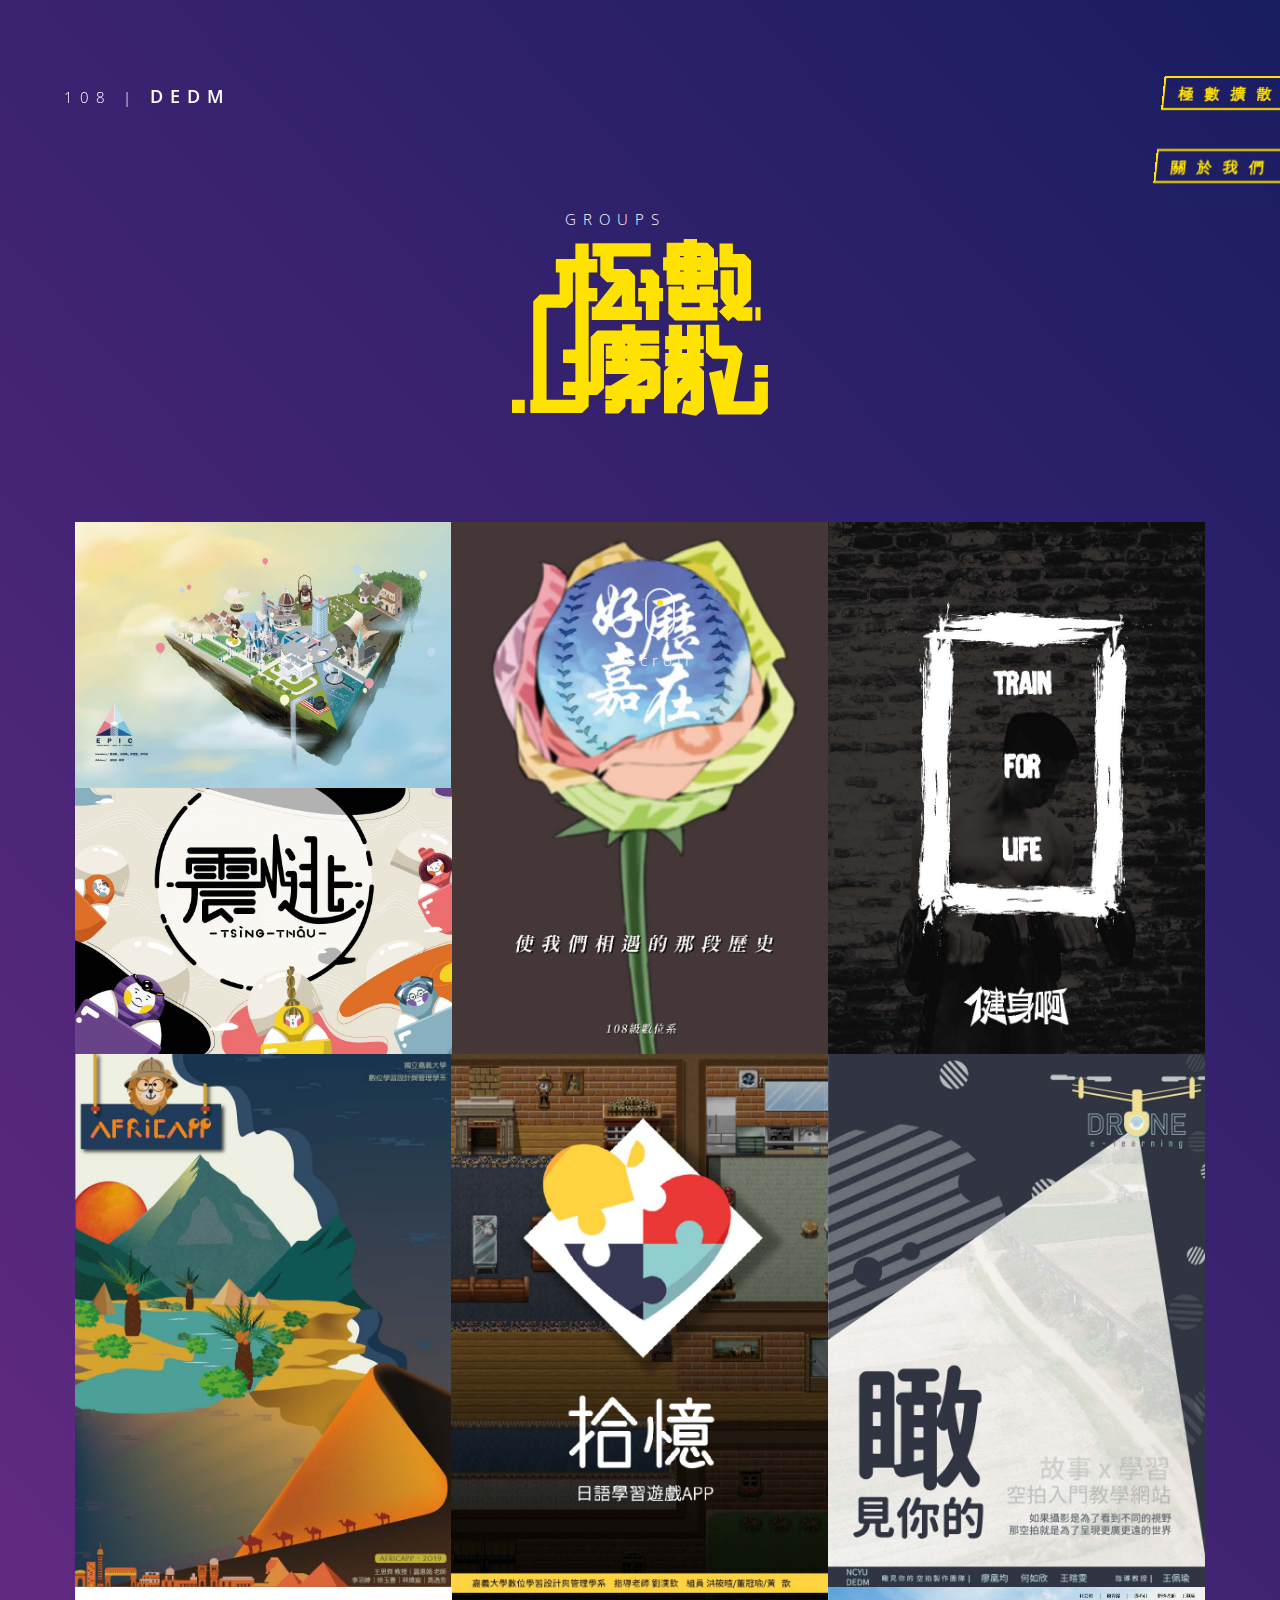
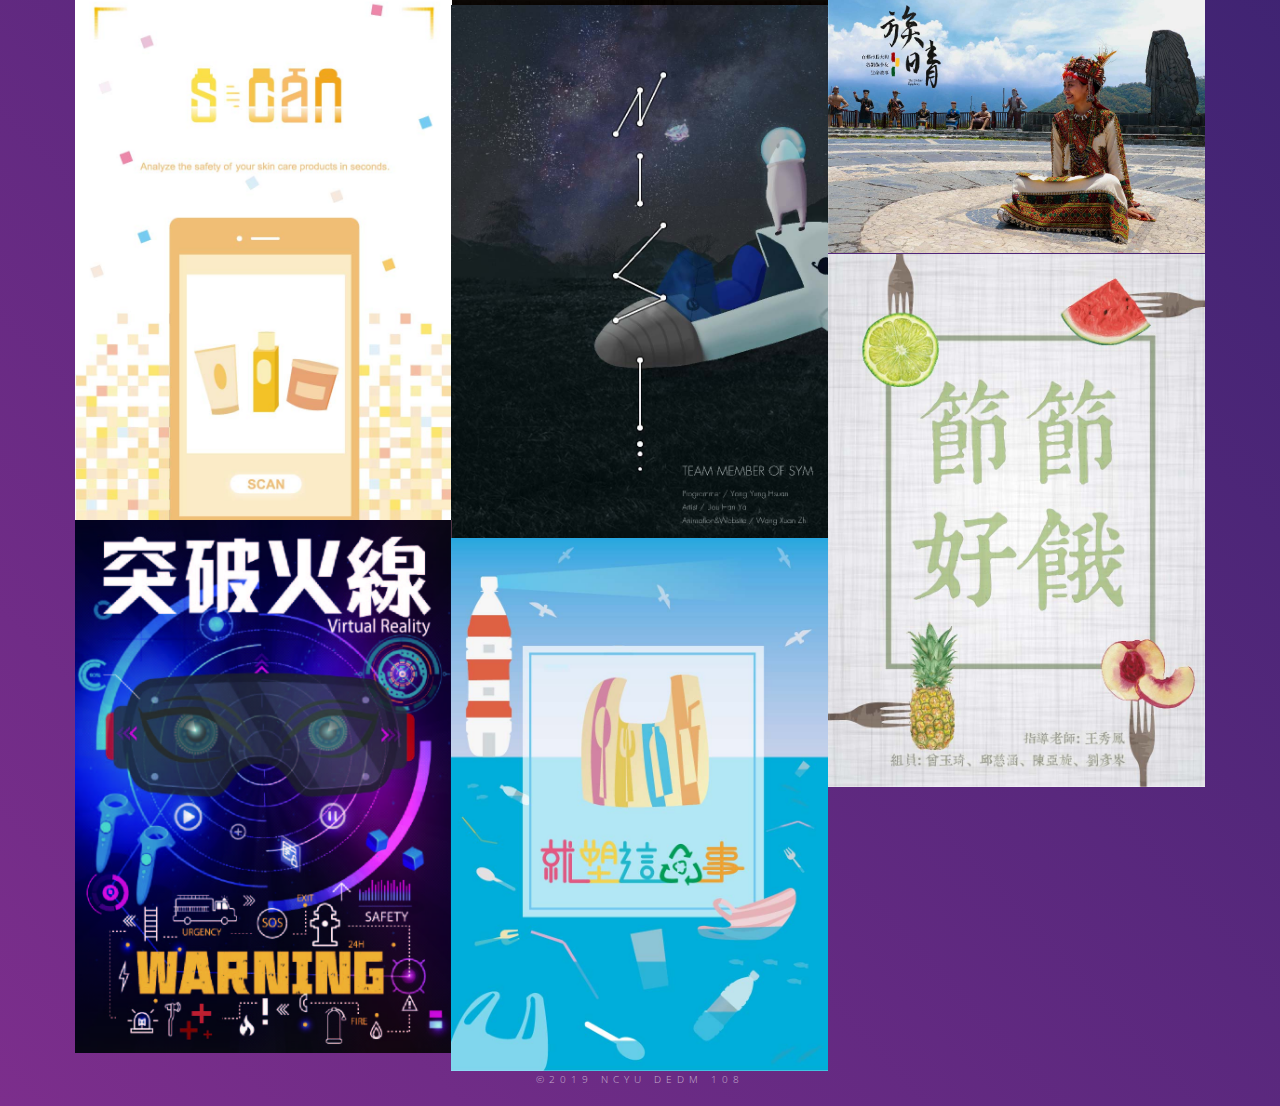
==== commit 8fe39c5d: "Add files via upload" ====
--- a/group.html
+++ b/group.html
@@ -56,12 +56,11 @@
    				<div class="brick folio-item">
 	               <div class="item-wrap animate-this fadeInUp animated" data-src="pic/1.jpg" data-sub-html="#01" >    
                      <a href="#" class="overlay">
-                        <img src="pic/1.jpg" alt="Skaterboy">                      
+                        <img src="pic/1.jpg" alt="EPIC">                      
                         <div class="item-text">
                            <span class="folio-types">
-                              Web Development
-                           </span>
-                           <h3 class="folio-title">Shutterbug</h3>                        
+2D解謎遊戲                           </span>
+                           <h3 class="folio-title">EPIC</h3>                        
                         </div>                                        
                      </a>
                      <a href="https://www.behance.net/" class='details-link' title="details">
@@ -70,20 +69,20 @@
                   </div> <!-- end item-wrap -->
                   
                   <div id="01" class='hide'>
-                     <h4>Shutterbug</h4>
-                     <p>Lorem ipsum Dolor deserunt labore sint officia. Magna et aute enim proident tempor sunt quis nulla voluptate fugiat velit. <a href="https://www.behance.net/">Details</a></p>
+                     <h4>EPIC</h4><h5>李宣萱 | 李苡瑄 | 張淯茹 | 王珮瑜</h5>
+                     <p>跟隨命運一同穿越時空，進入6位偉人的世界<br>蒐集歷史碎痕，讓歷史再次回到正軌吧！<a href="http://www.epic.byethost15.com" target="_blank">Details</a></p>
                   </div>
                </div> <!-- end folio-item -->
 
                <div class="brick folio-item">
                   <div class="item-wrap animate-this fadeInUp animated" data-src="pic/2.jpg" data-sub-html="#02">  
                      <a href="#" class="overlay">
-                        <img src="pic/2.jpg" alt="Shutterbug">                        
+                        <img src="pic/2.jpg" alt="好歷嘉在">                        
                         <div class="item-text">
                            <span class="folio-types">
-                              Marketing
-                           </span>
-                           <h3 class="folio-title">Yellow Wall</h3>                          
+                              歷史導覽遊戲
+                           </span>
+                           <h3 class="folio-title">好歷嘉在</h3>                          
                         </div>                                        
                      </a>
                      <a href="https://www.behance.net/" class='details-link' title="details">
@@ -92,20 +91,20 @@
                   </div> <!-- end item-wrap -->
 
                   <div id="02" class='hide'>
-                     <h4>Yellow Wall</h4>
-                     <p>Lorem ipsum Dolor deserunt labore sint officia. Magna et aute enim proident tempor sunt quis nulla voluptate fugiat velit. <a href="https://www.behance.net/">Details</a></p>
+                     <h4>好歷嘉在</h4><h5>郭品辰 | 何明展 | 朱柏濤 | 高三元</h5>
+                     <p>一款結合歷史和娛樂的博物館導覽遊戲<br>讓我們一起在遊戲中透過導覽了解嘉農歷史吧! <a href="https://www.facebook.com/NCYU.DEDM.GraduationExhibition/" target="_blank">Details</a></p>
                   </div>                  
                </div> <!-- end folio-item -->
 
                <div class="brick folio-item">
                   <div class="item-wrap animate-this fadeInUp animated" data-src="pic/3.jpg" data-sub-html="#03" >     
                      <a href="#" class="overlay">
-                        <img src="pic/3.jpg" alt="Explore">                      
+                        <img src="pic/3.jpg" alt="健身啊">                      
                         <div class="item-text">                                                  
                            <span class="folio-types">
-                              Web Design
-                           </span>
-                           <h3 class="folio-title">Architecture</h3>
+                              健身教學課程
+                           </span>
+                           <h3 class="folio-title">健身啊</h3>
                         </div>                                        
                      </a>
                      <a href="https://www.behance.net/" class='details-link' title="details">
@@ -114,20 +113,20 @@
                   </div> <!-- end item-wrap --> 
 
                   <div id="03" class='hide'>
-                     <h4>Architecture</h4>
-                     <p>Lorem ipsum Dolor deserunt labore sint officia. Magna et aute enim proident tempor sunt quis nulla voluptate fugiat velit. <a href="https://www.behance.net/">Details</a></p>
+                     <h4>健身啊</h4><h5>馬睿辰 | 邱鉉凱 | 江浩瑜 | 魏肇廷</h5>
+                     <p>對自己的身材感到不滿、卻不知道該從何處著手嗎?<br>盡情使用我們提供的各式內容，開始改造身材的第一步吧。 <a href="https://starsalpha1996.wixsite.com/workout" target="_blank">Details</a></p>
                   </div>               
                </div> <!-- end folio-item -->
 
                <div class="brick folio-item">
                   <div class="item-wrap animate-this fadeInUp animated"  data-src="pic/4.jpg"  data-sub-html="#04" >
                      <a href="#" class="overlay">
-                        <img src="pic/4.jpg" alt="Minimalismo">                      
-                        <div class="item-text">                       
-                           <span class="folio-types">
-                              Web Design
-                           </span>
-                           <h3 class="folio-title">Minimalismo</h3>
+                        <img src="pic/4.jpg" alt="震逃">                      
+                        <div class="item-text">                       
+                           <span class="folio-types">
+                             教學網站
+                           </span>
+                           <h3 class="folio-title">震逃</h3>
                         </div>                                        
                      </a>
                      <a href="https://www.behance.net/" class='details-link' title="details">
@@ -136,18 +135,18 @@
                   </div> <!-- end item-wrap -->
 
                   <div id="04" class='hide'>
-                     <h4>Minimalismo</h4>
-                     <p>Lorem ipsum Dolor deserunt labore sint officia. Magna et aute enim proident tempor sunt quis nulla voluptate fugiat velit. <a href="https://www.behance.net/">Details</a></p>
+                     <h4>震逃</h4><h5>簡千雅 | 劉姿佑 | 張雅蓁</h5>
+                     <p>遇到地震先留在原地發地震文有可能是對的?!<br>讓五位醫生教你該怎麼在地震中求生存吧! <a href="https://tsingtaou.000webhostapp.com/home.html" target="_blank">Details</a></p>
                   </div>                  
                </div> <!-- end folio-item -->
 
                <div class="brick folio-item">
                   <div class="item-wrap animate-this fadeInUp animated"  data-src="pic/5.jpg"  data-sub-html="#05" >   
                      <a href="#" class="overlay">
-                        <img src="pic/5.jpg" alt="Bicycle">                      
-                        <div class="item-text">                       
-                           <span class="folio-types">
-                              AR | 桌遊
+                        <img src="pic/5.jpg" alt="Africapp">                      
+                        <div class="item-text">                       
+                           <span class="folio-types">
+                              非洲地理學習教材
                            </span>
                            <h3 class="folio-title">Africapp</h3>
                         </div>                                        
@@ -159,24 +158,19 @@
 
                   <div id="05" class='hide'>
                      <h4>Africapp</h4><h5>李羽婷 | 高逸芳 | 林緯宸 | 徐玉書</h5>
-                     <p>Africapp為非洲地理學習教材，
-結合實體桌遊與虛擬APP，顛覆對教學的想像。
-<br>
-小獅子將帶引玩家們跳脫沉悶的教科書，
-一起暢遊非洲的六大主題，
-揭開不一樣的非洲面貌！ <a href="https://www.behance.net/">Details</a></p>
+                     <p>結合實體桌遊與虛擬APP，顛覆對教學的想像。<br>小獅子將帶引玩家們跳脫沉悶的教科書，揭開不一樣的非洲面貌！<a href="https://www.facebook.com/NCYU.DEDM.GraduationExhibition/" target="_blank">Details</a></p>
                   </div>                  
                </div> <!-- end folio-item -->
               
                <div class="brick folio-item">
                   <div class="item-wrap animate-this fadeInUp animated"  data-src="pic/6.jpg"  data-sub-html="#06">        
                      <a href="#" class="overlay">
-                        <img src="pic/6.jpg" alt="Salad">                      
-                        <div class="item-text">                       
-                           <span class="folio-types">
-                              Branding
-                           </span>
-                           <h3 class="folio-title">Salad</h3>
+                        <img src="pic/6.jpg" alt="拾憶">                      
+                        <div class="item-text">                       
+                           <span class="folio-types">
+                              日語學習RPG遊戲App
+                           </span>
+                           <h3 class="folio-title">拾憶</h3>
                         </div>                                        
                      </a>
                      <a href="https://www.behance.net/" class='details-link' title="details">
@@ -185,19 +179,19 @@
                   </div> <!-- end item-wrap -->
 
                   <div id="06" class='hide'>
-                     <h4>Salad</h4>
-                     <p>Lorem ipsum Dolor deserunt labore sint officia. Magna et aute enim proident tempor sunt quis nulla voluptate fugiat velit. <a href="www.behance.net">Details</a></p>
+                     <h4>拾憶</h4><h5>洪筱暄 | 黃歆 | 董冠瑜</h5>
+                     <p>為了讓失去記憶的美念子恢復記憶，小樂必須蒐集記憶碎片解開謎團。透過提升小樂的日語能力，真相也將隨著語言傾訴而出。<a href="https://www.facebook.com/NCYU.DEDM.GraduationExhibition/" target="_blank">Details</a></p>
                   </div>                  
                </div> <!-- end folio-item -->               
                <div class="brick folio-item">
                   <div class="item-wrap animate-this fadeInUp animated"  data-src="pic/7.jpg"  data-sub-html="#07">        
                      <a href="#" class="overlay">
-                        <img src="pic/7.jpg" alt="Salad">                      
-                        <div class="item-text">                       
-                           <span class="folio-types">
-                              Branding
-                           </span>
-                           <h3 class="folio-title">Salad</h3>
+                        <img src="pic/7.jpg" alt="瞰見你的">                      
+                        <div class="item-text">                       
+                           <span class="folio-types">
+                              空拍機教學網站
+                           </span>
+                           <h3 class="folio-title">瞰見你的</h3>
                         </div>                                        
                      </a>
                      <a href="https://www.behance.net/" class='details-link' title="details">
@@ -206,8 +200,8 @@
                   </div> <!-- end item-wrap -->
 
                   <div id="07" class='hide'>
-                     <h4>Salad</h4>
-                     <p>Lorem ipsum Dolor deserunt labore sint officia. Magna et aute enim proident tempor sunt quis nulla voluptate fugiat velit. <a href="www.behance.net">Details</a></p>
+                     <h4>瞰見你的</h4><h5>何如欣 | 王暄雯 | 廖凰均</h5>
+                     <p>是否你也曾迷戀於翱翔瞰見大地之美?<br>劇情式的空拍機教學，將帶領你認識這總是和想像中不一樣的世界! <a href="http://droneelearning.lionfree.net/" target="_blank">Details</a></p>
                   </div>                  
                </div> <!-- end folio-item -->    
 
@@ -215,12 +209,12 @@
                <div class="brick folio-item">
                   <div class="item-wrap animate-this fadeInUp animated"  data-src="pic/8.jpg"  data-sub-html="#08">        
                      <a href="#" class="overlay">
-                        <img src="pic/8.jpg" alt="Salad">                      
-                        <div class="item-text">                       
-                           <span class="folio-types">
-                              Branding
-                           </span>
-                           <h3 class="folio-title">Salad</h3>
+                        <img src="pic/8.jpg" alt="S·CAN">                      
+                        <div class="item-text">                       
+                           <span class="folio-types">
+                              保養品成分掃描APP
+                           </span>
+                           <h3 class="folio-title">S·CAN</h3>
                         </div>                                        
                      </a>
                      <a href="https://www.behance.net/" class='details-link' title="details">
@@ -229,19 +223,19 @@
                   </div> <!-- end item-wrap -->
 
                   <div id="08" class='hide'>
-                     <h4>Salad</h4>
-                     <p>Lorem ipsum Dolor deserunt labore sint officia. Magna et aute enim proident tempor sunt quis nulla voluptate fugiat velit. <a href="www.behance.net">Details</a></p>
+                     <h4>S·CAN</h4><h5>張雅婷 | 林玉婷 | 何采怡 | 張凱婷</h5>
+                     <p>總是看不懂保養品的成分標示嗎？<br>那就來下載我們的「照掃不誤」吧！<a href="http://www.scan.lionfree.net/" target="_blank">Details</a></p>
                   </div>                  
                </div> <!-- end folio-item -->    
                <div class="brick folio-item">
                   <div class="item-wrap animate-this fadeInUp animated"  data-src="pic/9.jpg"  data-sub-html="#09">        
                      <a href="#" class="overlay">
-                        <img src="pic/9.jpg" alt="Salad">                      
-                        <div class="item-text">                       
-                           <span class="folio-types">
-                              Branding
-                           </span>
-                           <h3 class="folio-title">Salad</h3>
+                        <img src="pic/9.jpg" alt="族晴">                      
+                        <div class="item-text">                       
+                           <span class="folio-types">
+                              微電影
+                           </span>
+                           <h3 class="folio-title">族晴</h3>
                         </div>                                        
                      </a>
                      <a href="https://www.behance.net/" class='details-link' title="details">
@@ -250,8 +244,8 @@
                   </div> <!-- end item-wrap -->
 
                   <div id="09" class='hide'>
-                     <h4>Salad</h4>
-                     <p>Lorem ipsum Dolor deserunt labore sint officia. Magna et aute enim proident tempor sunt quis nulla voluptate fugiat velit. <a href="www.behance.net">Details</a></p>
+                     <h4>族晴</h4><h5>何芸瑄 | 馬昕妤 | 陳羿潔</h5>
+                     <p>在都市中長大的魯凱族少女<br>要如何找到接受自己文化的勇氣呢？<a href="https://youtu.be/bF_Y2xLcaWs" target="_blank">Details</a></p>
                   </div>                  
                </div> <!-- end folio-item -->    
 
@@ -259,12 +253,12 @@
                <div class="brick folio-item">
                   <div class="item-wrap animate-this fadeInUp animated"  data-src="pic/10.jpg"  data-sub-html="#10">        
                      <a href="#" class="overlay">
-                        <img src="pic/10.jpg" alt="Salad">                      
-                        <div class="item-text">                       
-                           <span class="folio-types">
-                              Branding
-                           </span>
-                           <h3 class="folio-title">Salad</h3>
+                        <img src="pic/10.jpg" alt="NISI">                      
+                        <div class="item-text">                       
+                           <span class="folio-types">
+                              2D解謎遊戲
+                           </span>
+                           <h3 class="folio-title">NISI</h3>
                         </div>                                        
                      </a>
                      <a href="https://www.behance.net/" class='details-link' title="details">
@@ -273,8 +267,8 @@
                   </div> <!-- end item-wrap -->
 
                   <div id="10" class='hide'>
-                     <h4>Salad</h4>
-                     <p>Lorem ipsum Dolor deserunt labore sint officia. Magna et aute enim proident tempor sunt quis nulla voluptate fugiat velit. <a href="www.behance.net">Details</a></p>
+                     <h4>NISI</h4><h5>柳涵雅 | 楊永暄 | 王萱芝</h5>
+                     <p>西元5991年_破壞的地球_拯救的冒險<br>繫上你的安全帶，我們即將跳脫時光、回到過往。<a href="https://e749ghkijo321.github.io/nisi/" target="_blank">Details</a></p>
                   </div>                  
                </div> <!-- end folio-item -->    
 
@@ -282,12 +276,12 @@
                <div class="brick folio-item">
                   <div class="item-wrap animate-this fadeInUp animated"  data-src="pic/11.jpg"  data-sub-html="#11">        
                      <a href="#" class="overlay">
-                        <img src="pic/11.jpg" alt="Salad">                      
-                        <div class="item-text">                       
-                           <span class="folio-types">
-                              Branding
-                           </span>
-                           <h3 class="folio-title">Salad</h3>
+                        <img src="pic/11.jpg" alt="節節好餓">                      
+                        <div class="item-text">                       
+                           <span class="folio-types">
+                              創意料理教學工作書及網站
+                           </span>
+                           <h3 class="folio-title">節節好餓</h3>
                         </div>                                        
                      </a>
                      <a href="https://www.behance.net/" class='details-link' title="details">
@@ -296,20 +290,20 @@
                   </div> <!-- end item-wrap -->
 
                   <div id="11" class='hide'>
-                     <h4>Salad</h4>
-                     <p>Lorem ipsum Dolor deserunt labore sint officia. Magna et aute enim proident tempor sunt quis nulla voluptate fugiat velit. <a href="www.behance.net">Details</a></p>
+                     <h4>節節好餓</h4><h5>邱慈涵 | 劉彥岑 | 曾玉琦 | 陳亞旋</h5>
+                     <p>顛覆味蕾的水果料理創造美食的聖殿<br>幫助台灣農民推銷盛產水果與料理節合，在各式節慶中創造水果的奧妙 <a href="http://www.festival-hungr.byethost18.com/Foodfruite/index.html" target="_blank">Details</a></p>
                   </div>                  
                </div> <!-- end folio-item -->    
 
                <div class="brick folio-item">
                   <div class="item-wrap animate-this fadeInUp animated"  data-src="pic/12.jpg"  data-sub-html="#12">        
                      <a href="#" class="overlay">
-                        <img src="pic/12.jpg" alt="Salad">                      
-                        <div class="item-text">                       
-                           <span class="folio-types">
-                              Branding
-                           </span>
-                           <h3 class="folio-title">Salad</h3>
+                        <img src="pic/12.jpg" alt="穿越火線">                      
+                        <div class="item-text">                       
+                           <span class="folio-types">
+                              消防員VR體驗
+                           </span>
+                           <h3 class="folio-title">穿越火線</h3>
                         </div>                                        
                      </a>
                      <a href="https://www.behance.net/" class='details-link' title="details">
@@ -318,19 +312,19 @@
                   </div> <!-- end item-wrap -->
 
                   <div id="12" class='hide'>
-                     <h4>Salad</h4>
-                     <p>Lorem ipsum Dolor deserunt labore sint officia. Magna et aute enim proident tempor sunt quis nulla voluptate fugiat velit. <a href="www.behance.net">Details</a></p>
+                     <h4>穿越火線</h4><h5>陳泰瑋 | 許喬珉 | 陳俊廷 | 陳超</h5>
+                     <p>藉著VR體驗打火兄弟在遇到火災時所面臨的問題，以及他們身上穿的裝備。一起來認識消防員的日常吧~ <a href="https://ps809085.wixsite.com/vrfire" target="_blank">Details</a></p>
                   </div>                  
                </div> <!-- end folio-item -->    
        <div class="brick folio-item">
                   <div class="item-wrap animate-this fadeInUp animated"  data-src="pic/13.jpg"  data-sub-html="#13">        
                      <a href="#" class="overlay">
-                        <img src="pic/13.jpg" alt="Salad">                      
-                        <div class="item-text">                       
-                           <span class="folio-types">
-                              Branding
-                           </span>
-                           <h3 class="folio-title">Salad</h3>
+                        <img src="pic/13.jpg" alt="就塑這回事">                      
+                        <div class="item-text">                       
+                           <span class="folio-types">
+                              學習減塑知識教材
+                           </span>
+                           <h3 class="folio-title">就塑這回事</h3>
                         </div>                                        
                      </a>
                      <a href="https://www.behance.net/" class='details-link' title="details">
@@ -339,8 +333,8 @@
                   </div> <!-- end item-wrap -->
 
                   <div id="13" class='hide'>
-                     <h4>Salad</h4>
-                     <p>Lorem ipsum Dolor deserunt labore sint officia. Magna et aute enim proident tempor sunt quis nulla voluptate fugiat velit. <a href="www.behance.net">Details</a></p>
+                     <h4>就塑這回事</h4><h5>許祖寧 | 蔡誼蘋 | 塗宇桓</h5>
+                     <p>塑膠製品大量製造，對環境造成的什麼傷害呢？<br>看過來，我們教你如何減塑！<a href="http://minimizetrash.unaux.com/index.html" target="_blank">Details</a></p>
                   </div>                  
                </div> <!-- end folio-item -->    
 
@@ -364,7 +358,7 @@
          <br> <br> <br>
          <a  href="about.html">關於我們</a>
       </div>
-      <footer>©2019 NCTU DEDM 108</footer>
+      <footer>©2019 NCYU DEDM 108</footer>
    <!-- Java Script
    ================================================== --> 
    <script src="assets/js/jquery-2.1.3.min.js"></script>
--- a/assets/css/main.css
+++ b/assets/css/main.css
@@ -1425,7 +1425,7 @@
 
 .empty-space {
    width: 100%;
-   height: 2000px;
+   height: 2020px;
 }
 
 #celtic {
@@ -1596,7 +1596,7 @@
 
 a.up {
    font-size: 20px;
-   top: 1955px;
+   top: 1979px;
    width: fit-content;
    margin: 0;
    margin-left: -3vw;
@@ -2403,7 +2403,7 @@
    top: 39vh;
    background-color: #492576;
    height: 41px;
-   width: fit-content;
+   width:160px;
    padding-top: 5px;
    padding-left: 0px;
    padding-right: 9px;
@@ -2825,7 +2825,6 @@
 
 .lg-sub-html h4 {
   color: #ffe200;
-  font-family: "montserrat-regular", sans-serif;
   font-size: 1.8rem;
   line-height: 1.333;
 }
@@ -3006,14 +3005,44 @@
     height: 185px;   
 }
 
-.mvv{
+/*.mvv{  
+ z-index: 555;
    width:100%; 
    min-height: 400px;
-}
-
+}*/
+.video-container {
+
+position: relative;
+
+padding-bottom: 37%;
+
+padding-top: 30px;
+
+height: 0;
+
+overflow: hidden;
+
+}
+
+.video-container iframe, .video-container object, .video-container embed {
+
+position: absolute;
+
+top: 0;left: 0;
+
+    width: 98%;
+    height: 100%;}
 #contact,#abinfo {
-padding:20vh 0;
-}
+
+padding:16vh 0;
+}
+
+#abinfo {
+
+padding-bottom: 0;
+}
+
+
 #about .timeinfo {
     display: block;
     position: relative;
@@ -3021,6 +3050,7 @@
     top: 0;
   
 }
+
 .info1 {
     border: 2px #ffe200 solid;
     padding: 5px 0 20px 20px;
@@ -3065,6 +3095,20 @@
 
 }
 
+.abmvm iframe{
+   display: block;
+}
+
+.abmvm a {
+   display: none;
+
+}
+.abmvm img{
+      position: relative;
+    width: 100%;
+}
+
+
 footer{
     color: #ffffff9e;
     letter-spacing: 5px;
@@ -3080,7 +3124,7 @@
     letter-spacing: 8px;
     font-weight: bold;
     color: #ffffff;
-    text-shadow: -3px 2px 0.1px #ebce0cb8;
+    text-shadow: -2px 1px 0.1px #ebce0c66;
     transform: skewX(0deg) skewY(-2deg);
 }
 
@@ -3305,6 +3349,21 @@
 }
 
 @media screen and (max-width: 960px) {
+
+
+
+
+.abmvm iframe{
+   display: none;
+}
+
+.abmvm a {
+   display: block;
+}
+
+.video-container {
+    padding-bottom: 62%;}
+
    .info1.aa {
     margin-bottom: 20px;
 }
@@ -3435,7 +3494,7 @@
    }
 
    a.up {
-      top: 1987px;
+      top: 2008px;
    }
 
    #header .logo {
@@ -3446,6 +3505,7 @@
 
    .mobile #celtic {
       left: 12vw;
+      top: 9vh;
    }
 
    .clock {
